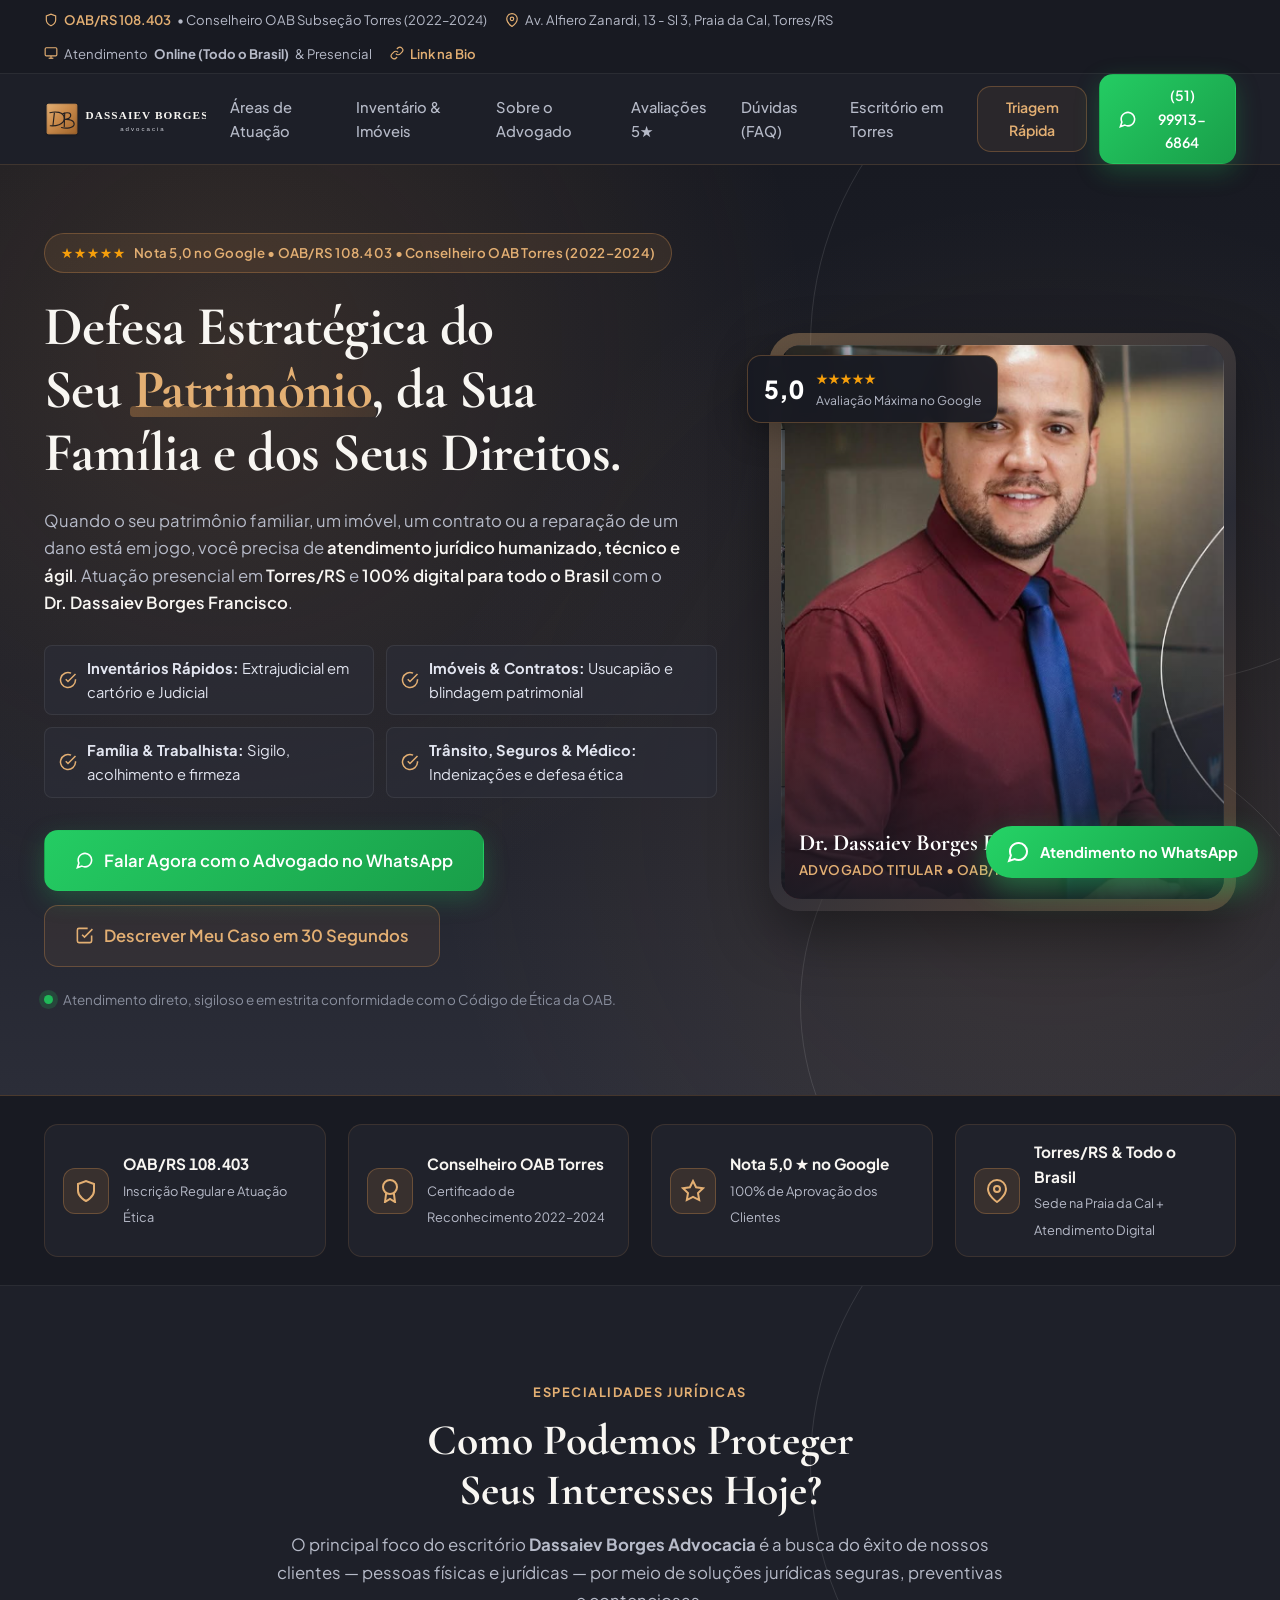
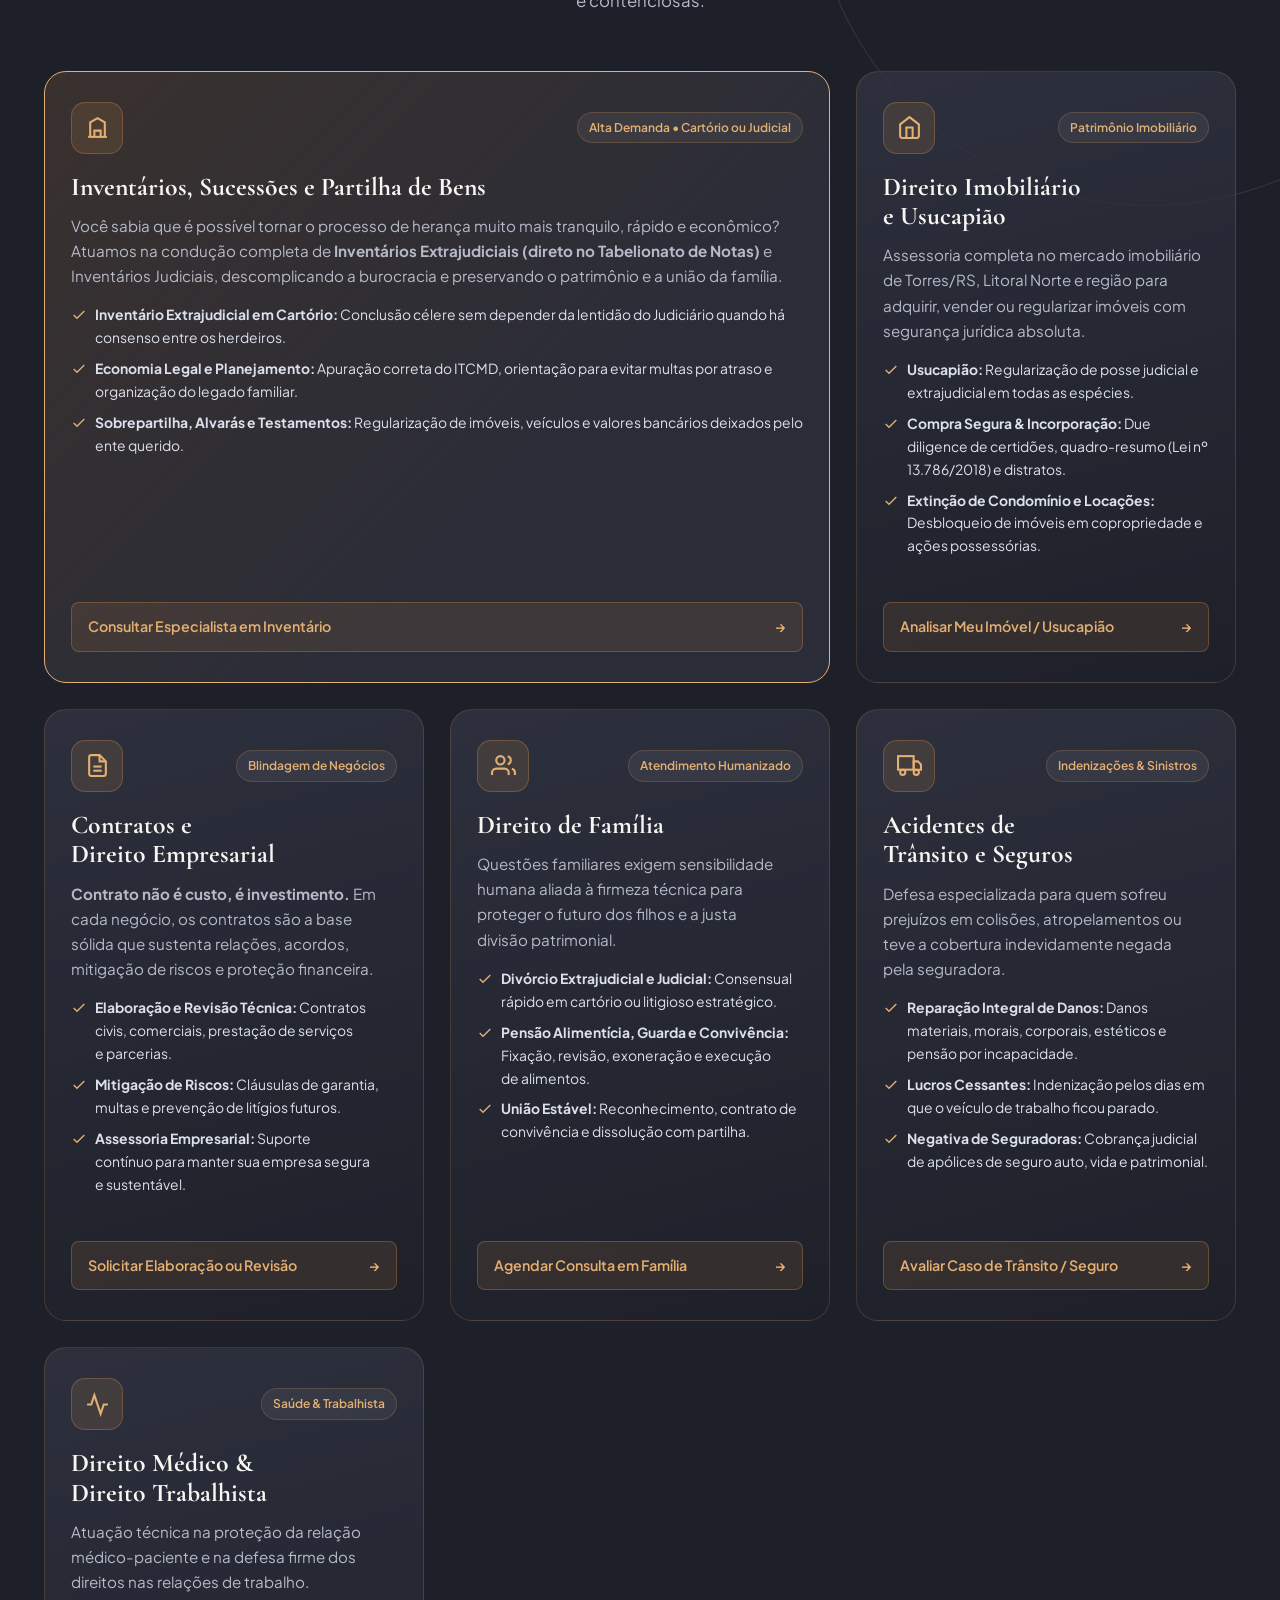
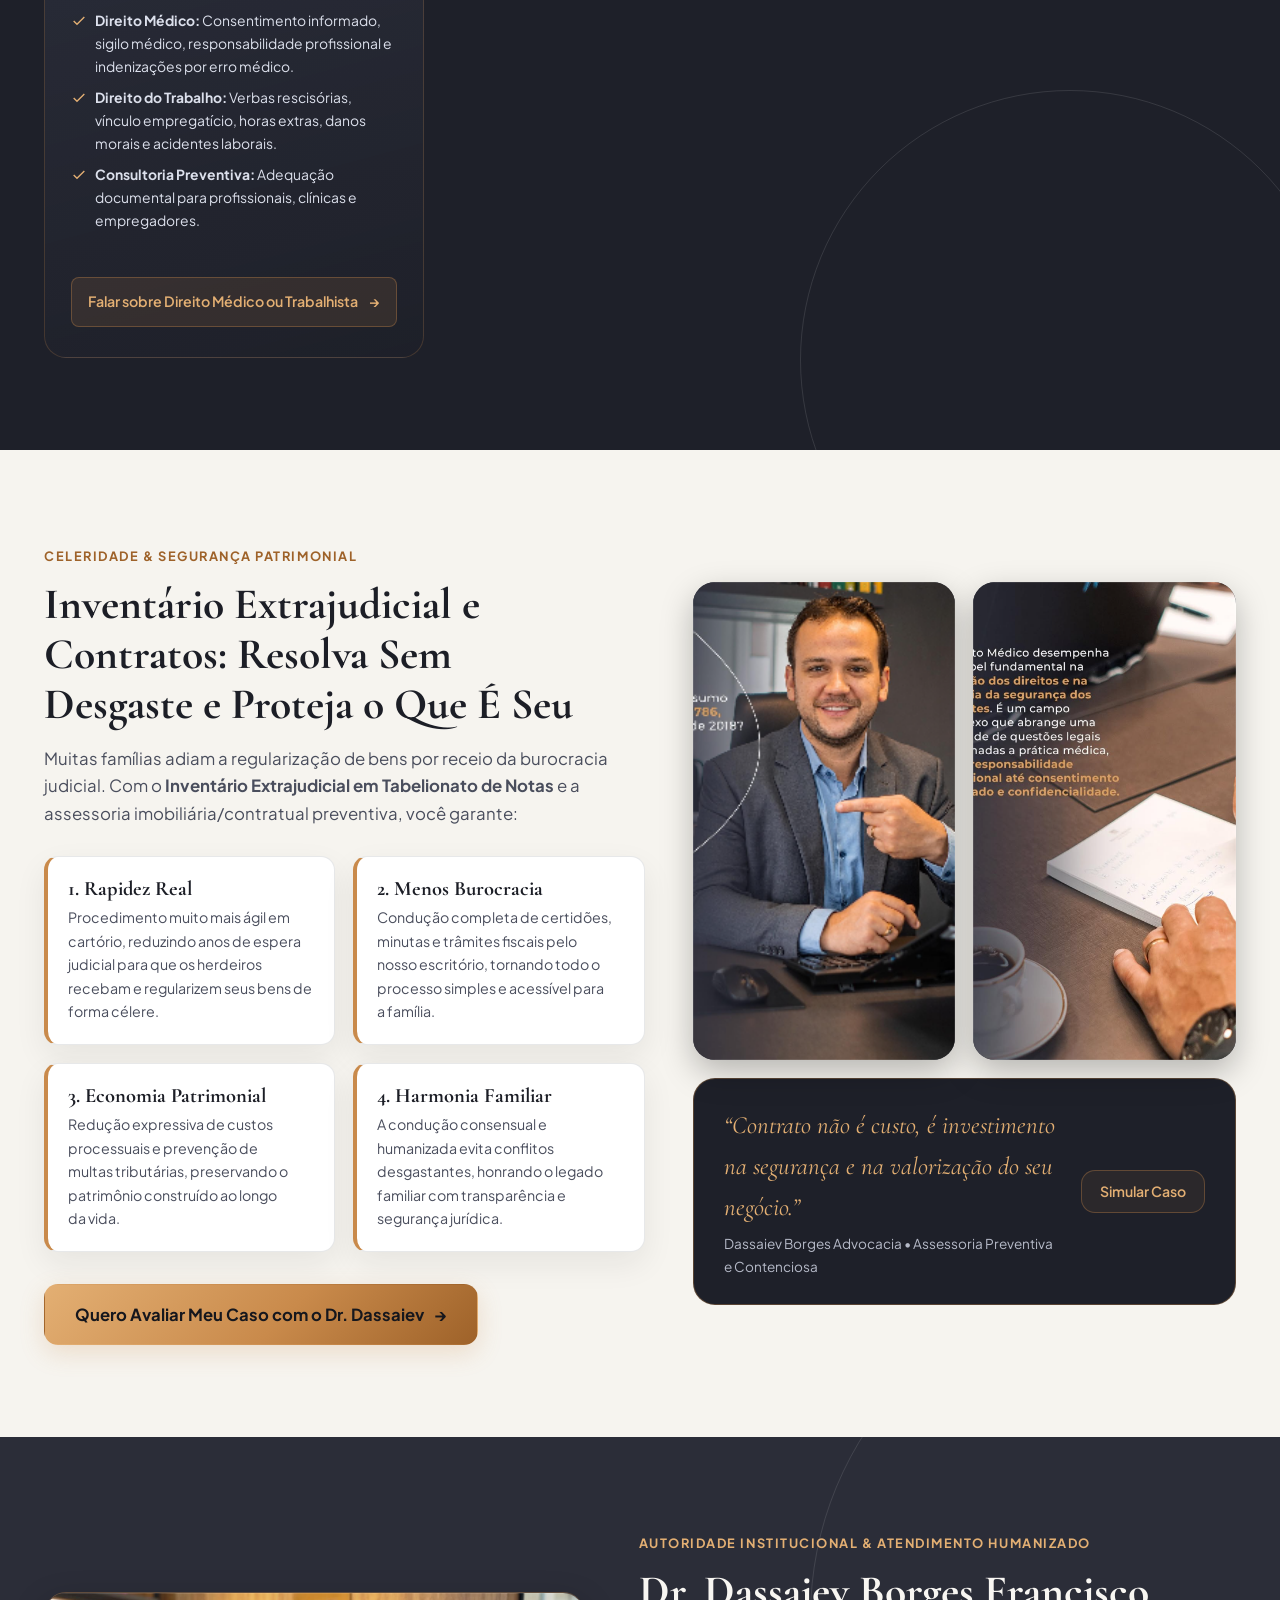
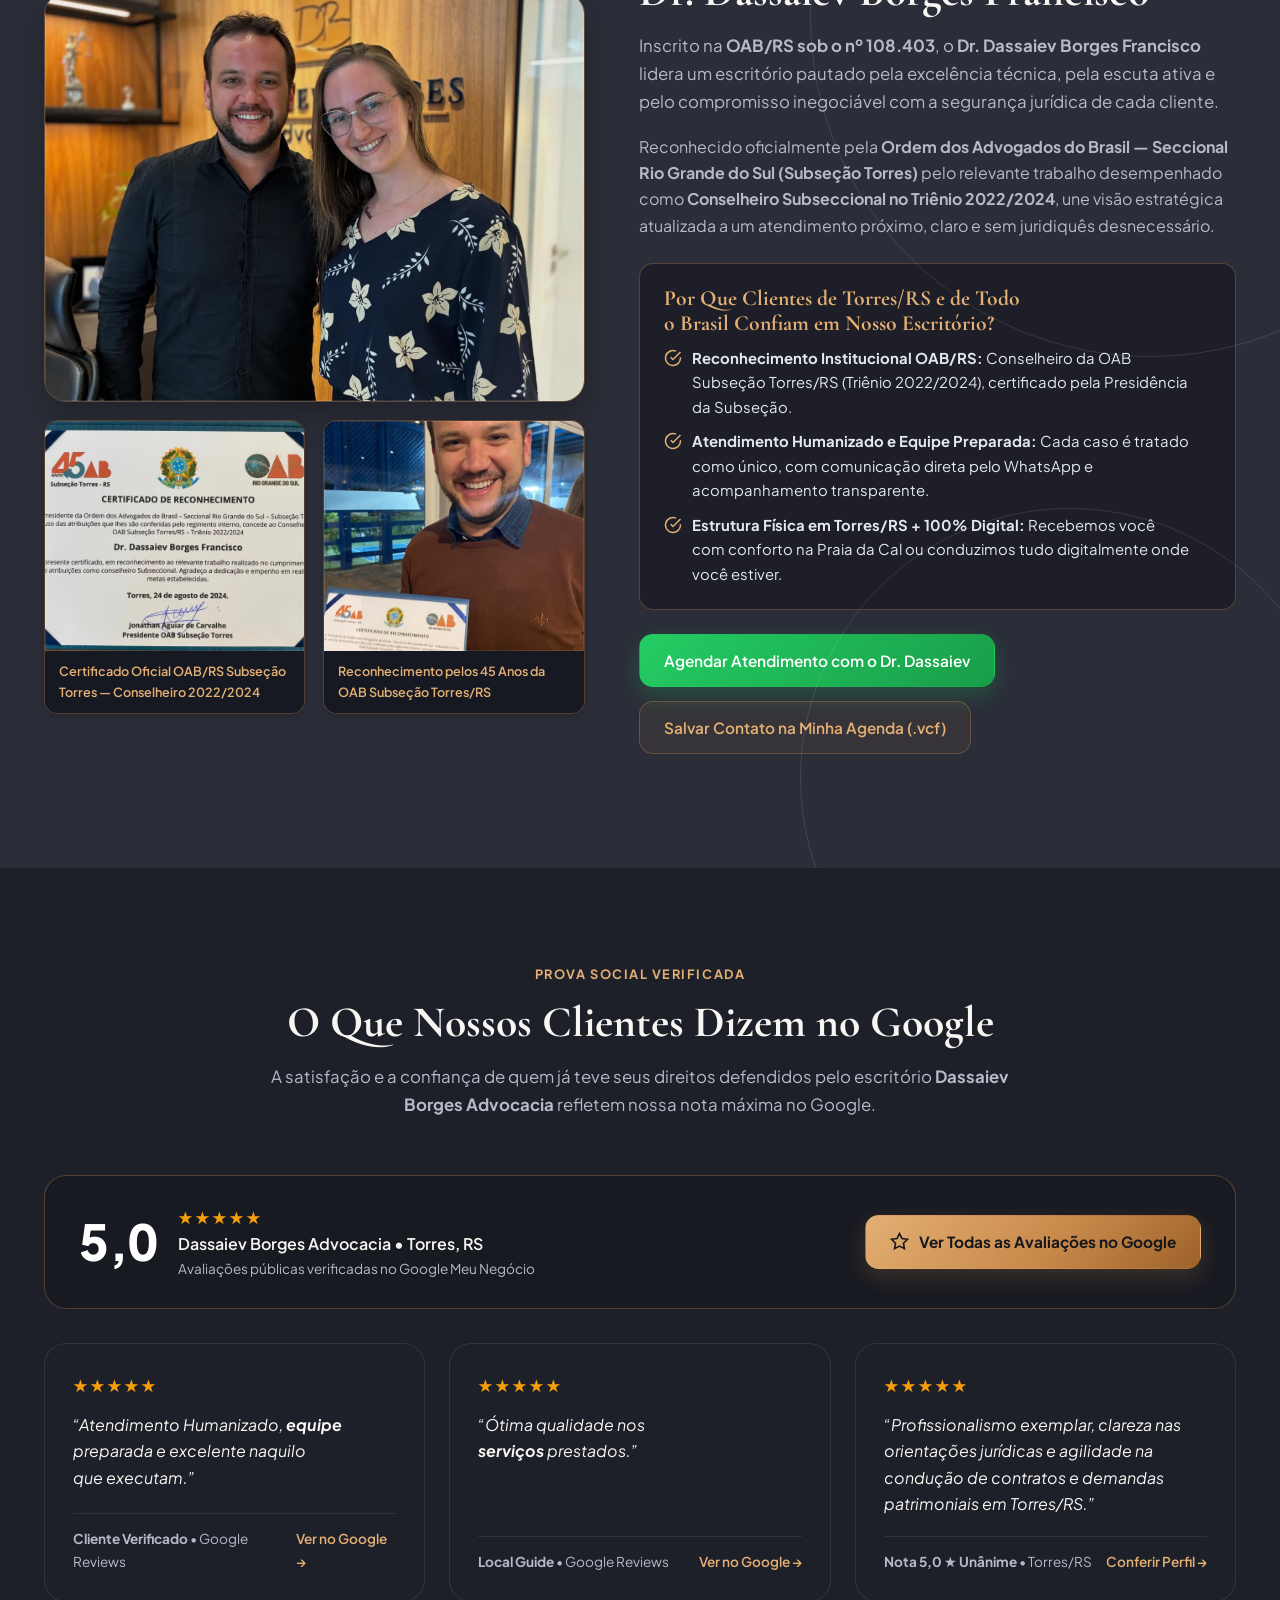
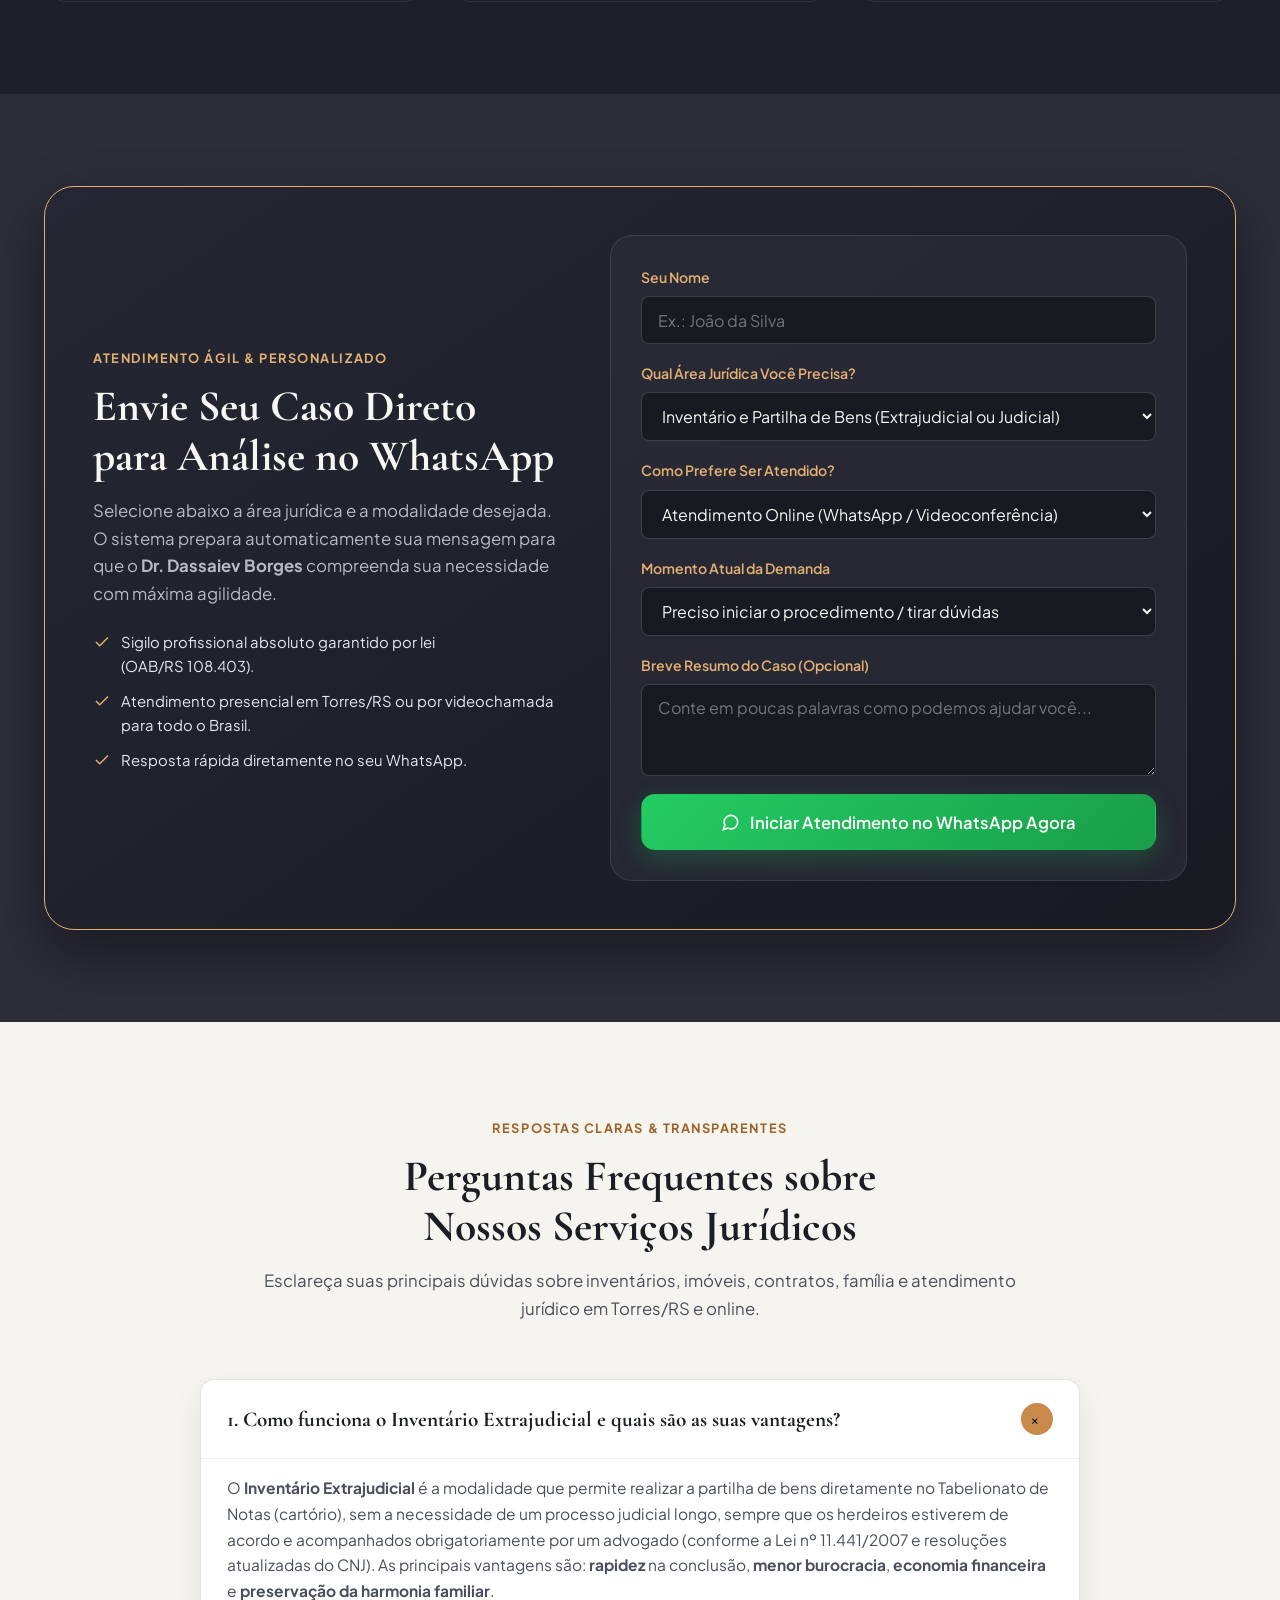
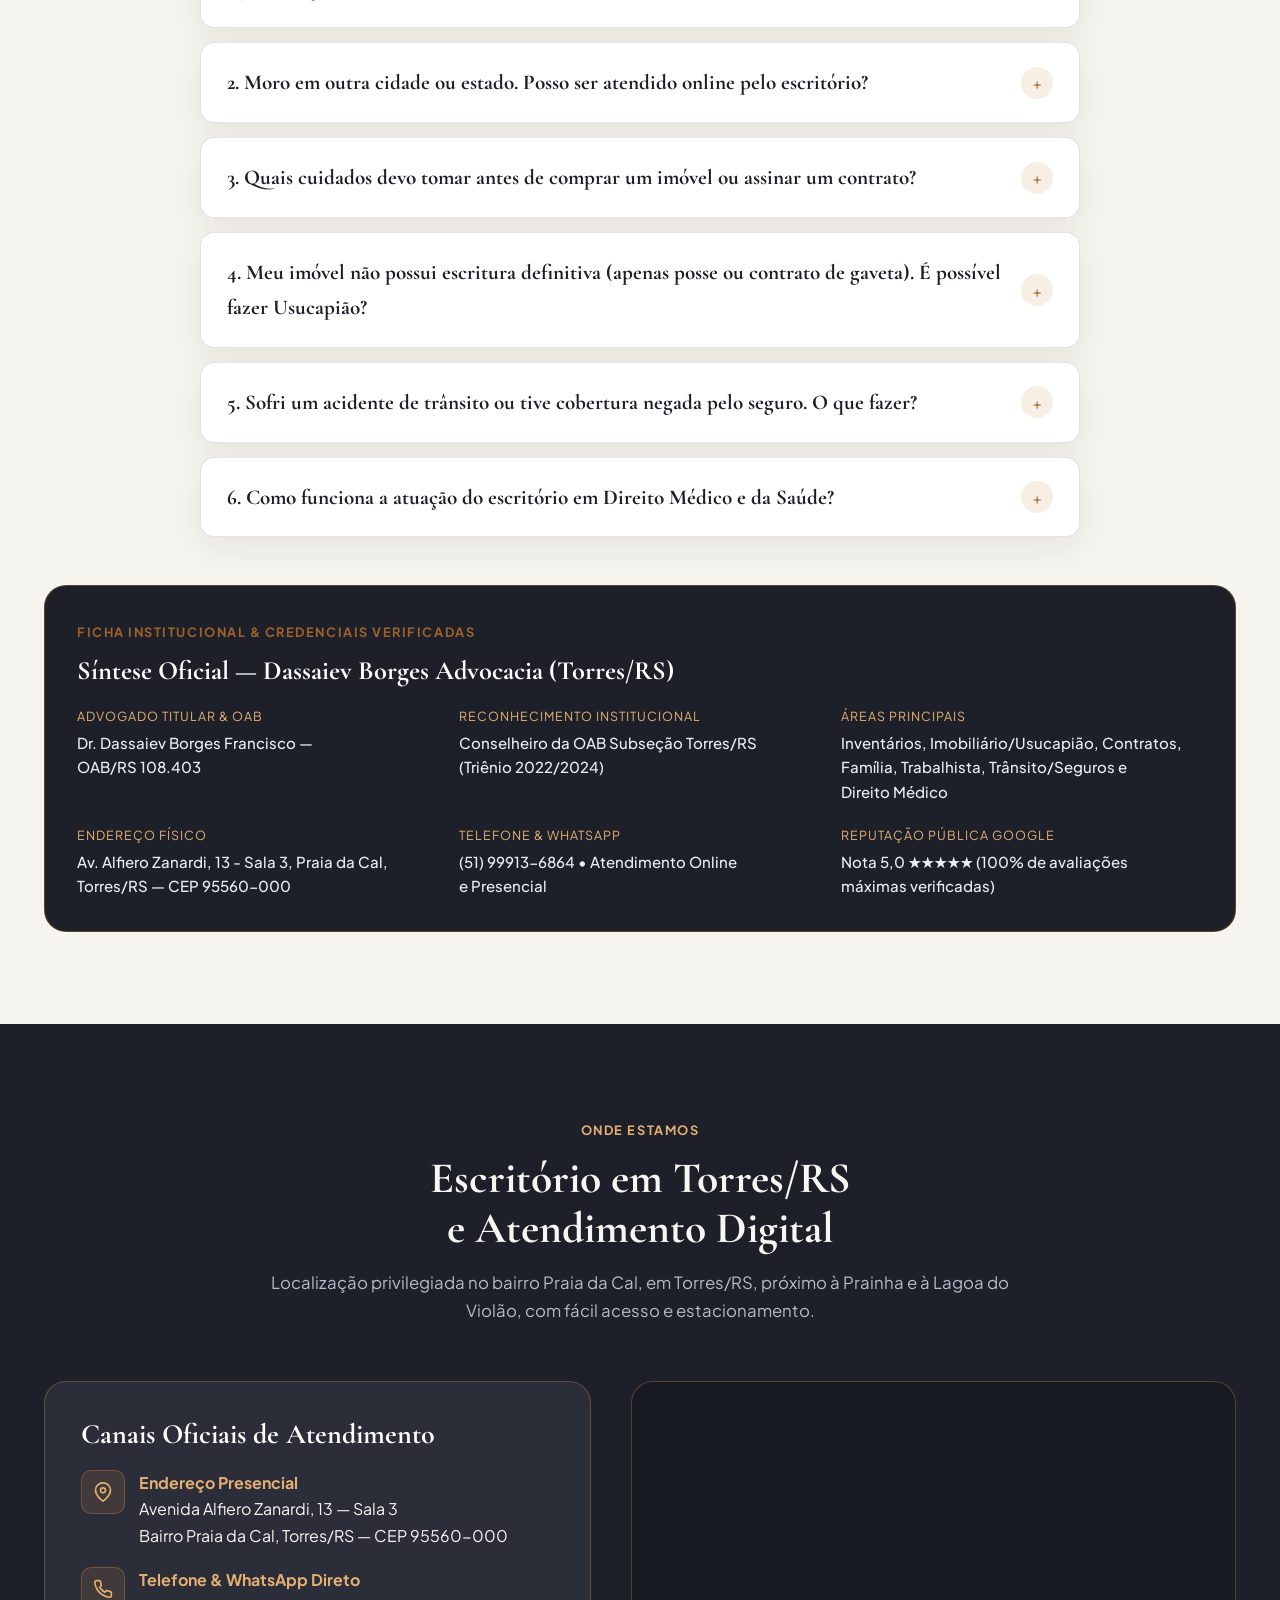
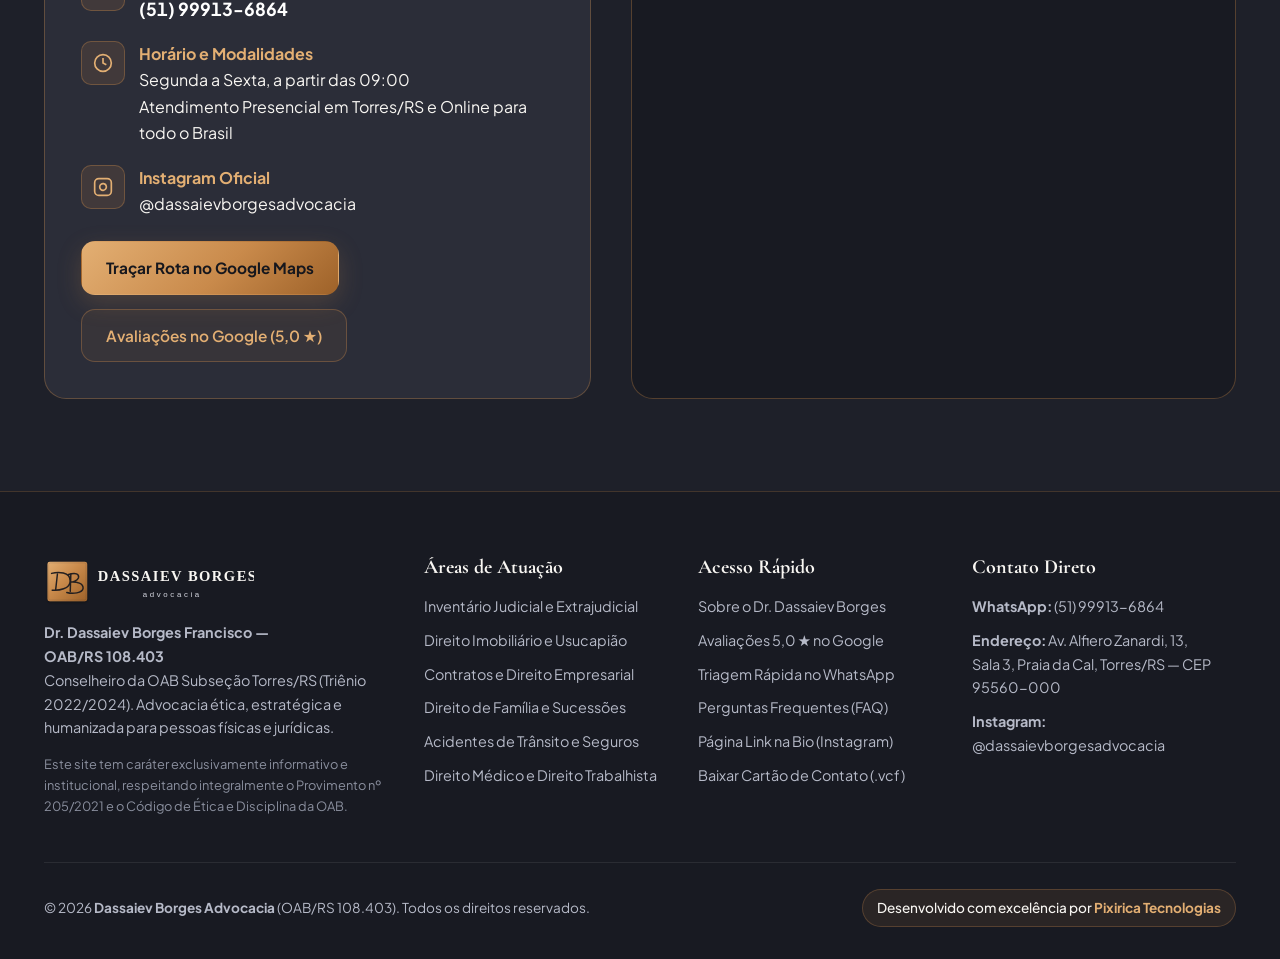
==== index.html @ afa8250a "feat: landing page de alta conversao, link na bio e seo/geo para Dassaiev Borges Advocacia" ====
<!DOCTYPE html>
<html lang="pt-BR" prefix="og: https://ogp.me/ns#">
<head>
  <meta charset="UTF-8" />
  <meta name="viewport" content="width=device-width, initial-scale=1.0" />
  <meta http-equiv="X-UA-Compatible" content="IE=edge" />

  <!-- SEO Primário & Copywriting de Clique (CTR) -->
  <title>Dassaiev Borges Advocacia em Torres/RS | Inventário, Imobiliário, Contratos, Família e Trabalhista (OAB/RS 108.403)</title>
  <meta name="description" content="Escritório Dassaiev Borges Advocacia (OAB/RS 108.403) em Torres/RS e Online para todo o Brasil. Especialista em Inventário Extrajudicial, Direito Imobiliário, Usucapião, Contratos, Família, Trabalhista, Direito Médico e Acidentes de Trânsito. Nota 5,0 ★ no Google. Fale no WhatsApp (51) 99913-6864." />
  <meta name="keywords" content="Advogado em Torres RS, Dassaiev Borges Advocacia, Dr. Dassaiev Borges Francisco, OAB RS 108403, Advogado Inventário Torres RS, Inventário Extrajudicial Torres, Advogado Imobiliário Torres RS, Usucapião Torres RS, Advogado de Contratos, Advogado de Família Torres, Advogado Trabalhista Torres, Acidente de Trânsito e Seguros, Direito Médico RS" />
  <meta name="author" content="Dr. Dassaiev Borges Francisco - OAB/RS 108.403" />
  <meta name="creator" content="Pixirica Tecnologias" />
  <meta name="publisher" content="Pixirica Tecnologias" />
  <meta name="robots" content="index, follow, max-image-preview:large, max-snippet:-1, max-video-preview:-1" />
  <meta name="googlebot" content="index, follow" />

  <!-- SEO Local (Geo Tags - Torres, Rio Grande do Sul, Brasil) -->
  <meta name="geo.region" content="BR-RS" />
  <meta name="geo.placename" content="Torres, Rio Grande do Sul, Brasil" />
  <meta name="geo.position" content="-29.3385;-49.7269" />
  <meta name="ICBM" content="-29.3385, -49.7269" />

  <!-- Canonical & Contexto GEO para Inteligências Artificiais (LLMs) -->
  <link rel="canonical" href="https://dassaievborgesadvocacia.com.br/" />
  <link rel="alternate" type="text/plain" href="llms.txt" title="Perfil Jurídico Estruturado para IAs Generativas (GEO)" />
  <link rel="manifest" href="site.webmanifest" />
  <link rel="icon" type="image/svg+xml" href="assets/img/favicon.svg" />
  <meta name="theme-color" content="#1E2029" />

  <!-- Open Graph / WhatsApp / Facebook / LinkedIn -->
  <meta property="og:type" content="website" />
  <meta property="og:locale" content="pt_BR" />
  <meta property="og:site_name" content="Dassaiev Borges Advocacia" />
  <meta property="og:title" content="Dassaiev Borges Advocacia | Soluções Jurídicas em Torres/RS e Online (OAB/RS 108.403)" />
  <meta property="og:description" content="Atendimento jurídico humanizado e estratégico em Inventários, Direito Imobiliário, Contratos, Família, Trabalhista, Direito Médico e Acidentes de Trânsito. Avaliação 5,0 ★ no Google." />
  <meta property="og:url" content="https://dassaievborgesadvocacia.com.br/" />
  <meta property="og:image" content="assets/img/dr-dassaiev-hero.png" />
  <meta property="og:image:alt" content="Dr. Dassaiev Borges Francisco - Advogado Titular OAB/RS 108.403 em Torres/RS" />

  <!-- Twitter Cards -->
  <meta name="twitter:card" content="summary_large_image" />
  <meta name="twitter:title" content="Dassaiev Borges Advocacia | OAB/RS 108.403 — Torres/RS e Atendimento Online" />
  <meta name="twitter:description" content="Inventários, Imobiliário, Contratos, Família, Trabalhista e Acidentes de Trânsito. Nota 5,0 ★ no Google. Agende pelo WhatsApp (51) 99913-6864." />
  <meta name="twitter:image" content="assets/img/dr-dassaiev-hero.png" />

  <!-- Google Fonts: Cormorant Garamond (Serifada Institucional) + Plus Jakarta Sans (UI/Corpo) -->
  <link rel="preconnect" href="https://fonts.googleapis.com" />
  <link rel="preconnect" href="https://fonts.gstatic.com" crossorigin />
  <link href="https://fonts.googleapis.com/css2?family=Cormorant+Garamond:ital,wght@0,600;0,700;1,600&family=Plus+Jakarta+Sans:wght@400;500;600;700;800&display=swap" rel="stylesheet" />

  <!-- Stylesheet Principal -->
  <link rel="stylesheet" href="assets/css/styles.css" />

  <!-- Schema.org JSON-LD Completo (@graph: LegalService, Attorney, Person, FAQPage, WebSite, Organization Pixirica Tecnologias) -->
  <script type="application/ld+json">
  {
    "@context": "https://schema.org",
    "@graph": [
      {
        "@type": ["LegalService", "Attorney", "LocalBusiness"],
        "@id": "https://dassaievborgesadvocacia.com.br/#legalservice",
        "name": "Dassaiev Borges Advocacia",
        "alternateName": "Dr. Dassaiev Borges Francisco Advocacia - OAB/RS 108.403",
        "description": "Escritório de advocacia com sede na Praia da Cal em Torres/RS e atendimento online para todo o Brasil. Especializado em Inventários (Judicial e Extrajudicial), Direito Imobiliário e Usucapião, Contratos e Direito Empresarial, Direito de Família e Sucessões, Direito do Trabalho, Direito Médico e Acidentes de Trânsito e Seguros.",
        "url": "https://dassaievborgesadvocacia.com.br/",
        "logo": "https://dassaievborgesadvocacia.com.br/assets/img/logo-db.svg",
        "image": [
          "https://dassaievborgesadvocacia.com.br/assets/img/dr-dassaiev-hero.png",
          "https://dassaievborgesadvocacia.com.br/assets/img/escritorio-dassaiev-borges.png",
          "https://dassaievborgesadvocacia.com.br/assets/img/certificado-oab-torres.png"
        ],
        "telephone": "+55-51-99913-6864",
        "priceRange": "$$",
        "currenciesAccepted": "BRL",
        "paymentAccepted": "PIX, Transferência Bancária, Cartão, Boleto",
        "address": {
          "@type": "PostalAddress",
          "streetAddress": "Avenida Alfiero Zanardi, 13, Sala 3, Praia da Cal",
          "addressLocality": "Torres",
          "addressRegion": "RS",
          "postalCode": "95560-000",
          "addressCountry": "BR"
        },
        "geo": {
          "@type": "GeoCoordinates",
          "latitude": -29.3385,
          "longitude": -49.7269
        },
        "hasMap": "https://www.google.com/maps/search/?api=1&query=Avenida+Alfiero+Zanardi+13+Praia+da+Cal+Torres+RS+95560-000",
        "openingHoursSpecification": [
          {
            "@type": "OpeningHoursSpecification",
            "dayOfWeek": ["Monday", "Tuesday", "Wednesday", "Thursday", "Friday"],
            "opens": "09:00",
            "closes": "18:00"
          }
        ],
        "areaServed": [
          { "@type": "City", "name": "Torres" },
          { "@type": "AdministrativeArea", "name": "Litoral Norte do Rio Grande do Sul" },
          { "@type": "State", "name": "Rio Grande do Sul" },
          { "@type": "State", "name": "Santa Catarina" },
          { "@type": "Country", "name": "Brasil" }
        ],
        "founder": {
          "@id": "https://dassaievborgesadvocacia.com.br/#attorney"
        },
        "aggregateRating": {
          "@type": "AggregateRating",
          "ratingValue": "5.0",
          "bestRating": "5",
          "worstRating": "1",
          "ratingCount": "7",
          "reviewCount": "7"
        },
        "review": [
          {
            "@type": "Review",
            "reviewRating": {
              "@type": "Rating",
              "ratingValue": "5",
              "bestRating": "5"
            },
            "author": {
              "@type": "Person",
              "name": "Cliente Verificado no Google"
            },
            "reviewBody": "Atendimento Humanizado, equipe preparada e excelente naquilo que executam."
          },
          {
            "@type": "Review",
            "reviewRating": {
              "@type": "Rating",
              "ratingValue": "5",
              "bestRating": "5"
            },
            "author": {
              "@type": "Person",
              "name": "Avaliação Local Guide no Google"
            },
            "reviewBody": "Ótima qualidade nos serviços prestados."
          }
        ],
        "knowsAbout": [
          "Inventário Extrajudicial e Judicial",
          "Partilha de Bens e Planejamento Sucessório",
          "Direito Imobiliário, Usucapião, Incorporação Imobiliária e Extinção de Condomínio",
          "Lei do Distrato Imobiliário (Lei nº 13.786/2018)",
          "Elaboração, Revisão e Blindagem de Contratos Civis e Empresariais",
          "Direito de Família (Divórcio, Guarda, Pensão Alimentícia, União Estável)",
          "Direito do Trabalho",
          "Acidentes de Trânsito, Seguros e Responsabilidade Civil",
          "Direito Médico e da Saúde (Defesa de Pacientes e Profissionais)"
        ],
        "hasOfferCatalog": {
          "@type": "OfferCatalog",
          "name": "Serviços Jurídicos Especializados",
          "itemListElement": [
            {
              "@type": "Offer",
              "itemOffered": {
                "@type": "Service",
                "name": "Inventário Extrajudicial e Judicial e Partilha de Bens",
                "description": "Condução célere de inventários em cartório (extrajudicial) ou pela via judicial, com foco na rapidez, economia legal e preservação da harmonia entre herdeiros."
              }
            },
            {
              "@type": "Offer",
              "itemOffered": {
                "@type": "Service",
                "name": "Direito Imobiliário, Usucapião e Regularização de Imóveis",
                "description": "Assessoria jurídica na compra e venda de imóveis, usucapião judicial e extrajudicial, incorporação imobiliária, extinção de condomínio e distratos."
              }
            },
            {
              "@type": "Offer",
              "itemOffered": {
                "@type": "Service",
                "name": "Direito Contratual e Assessoria Empresarial",
                "description": "Elaboração, revisão e negociação de contratos civis, comerciais, imobiliários e societários para mitigação de riscos e proteção patrimonial."
              }
            },
            {
              "@type": "Offer",
              "itemOffered": {
                "@type": "Service",
                "name": "Direito de Família e Sucessões",
                "description": "Atuação ética e humanizada em divórcios, união estável, guarda, convivência familiar, pensão alimentícia e testamentos."
              }
            },
            {
              "@type": "Offer",
              "itemOffered": {
                "@type": "Service",
                "name": "Acidentes de Trânsito, Seguros e Indenizações",
                "description": "Ações de reparação de danos materiais, morais, estéticos e lucros cessantes em acidentes de trânsito e negativas de cobertura por seguradoras."
              }
            },
            {
              "@type": "Offer",
              "itemOffered": {
                "@type": "Service",
                "name": "Direito Médico e da Saúde",
                "description": "Assessoria jurídica em responsabilidade civil médica, consentimento informado, prontuário, sigilo profissional e defesa dos direitos de pacientes e médicos."
              }
            },
            {
              "@type": "Offer",
              "itemOffered": {
                "@type": "Service",
                "name": "Direito do Trabalho",
                "description": "Defesa de direitos trabalhistas, cálculos rescisórios, reconhecimento de vínculo, indenizações e assessoria trabalhista preventiva."
              }
            }
          ]
        },
        "sameAs": [
          "https://www.instagram.com/dassaievborgesadvocacia/",
          "https://www.google.com/search?q=Dassaiev+Borges+Advocacia&ie=UTF-8#lrd=0x9522690022da5e87:0x3b5a7b53486d9f1d,1,,,,",
          "https://wa.me/5551999136864"
        ]
      },
      {
        "@type": "Person",
        "@id": "https://dassaievborgesadvocacia.com.br/#attorney",
        "name": "Dr. Dassaiev Borges Francisco",
        "jobTitle": "Advogado Titular — OAB/RS 108.403",
        "worksFor": {
          "@id": "https://dassaievborgesadvocacia.com.br/#legalservice"
        },
        "identifier": "OAB/RS 108.403",
        "memberOf": {
          "@type": "Organization",
          "name": "Ordem dos Advogados do Brasil — Seccional Rio Grande do Sul (OAB/RS) — Subseção Torres"
        },
        "award": "Certificado de Reconhecimento como Conselheiro da OAB Subseção Torres/RS — Triênio 2022/2024 (45 Anos OAB Subseção Torres)",
        "image": "https://dassaievborgesadvocacia.com.br/assets/img/dr-dassaiev-hero.png"
      },
      {
        "@type": "FAQPage",
        "@id": "https://dassaievborgesadvocacia.com.br/#faq",
        "mainEntity": [
          {
            "@type": "Question",
            "name": "Como funciona o Inventário Extrajudicial e quanto tempo leva?",
            "acceptedAnswer": {
              "@type": "Answer",
              "text": "O Inventário Extrajudicial é realizado diretamente no Tabelionato de Notas (cartório), sem necessidade de processo judicial demorado, desde que todos os herdeiros estejam em consenso e assistidos por um advogado (Lei nº 11.441/2007). Ele proporciona muito mais rapidez, menor burocracia, economia de custas e preservação da harmonia familiar."
            }
          },
          {
            "@type": "Question",
            "name": "O escritório Dassaiev Borges Advocacia atende online ou somente presencialmente em Torres/RS?",
            "acceptedAnswer": {
              "@type": "Answer",
              "text": "O escritório realiza atendimento tanto presencialmente em sua sede física na Av. Alfiero Zanardi, 13, Sala 3, Bairro Praia da Cal, em Torres/RS (CEP 95560-000), quanto 100% online para clientes de qualquer cidade do Rio Grande do Sul, Santa Catarina e de todo o Brasil, por meio de videoconferência, WhatsApp e assinatura digital com validade jurídica."
            }
          },
          {
            "@type": "Question",
            "name": "Por que revisar ou elaborar um contrato com um advogado especializado?",
            "acceptedAnswer": {
              "@type": "Answer",
              "text": "Porque contrato não é custo, é investimento na segurança do seu patrimônio e negócio. Um contrato bem estruturado estabelece direitos, deveres, multas e garantias claras, prevenindo litígios futuros, evitando prejuízos financeiros e garantindo conformidade com o Código Civil e leis específicas, como a Lei nº 13.786/2018 no mercado imobiliário."
            }
          },
          {
            "@type": "Question",
            "name": "Quando é possível regularizar um imóvel por meio de Usucapião?",
            "acceptedAnswer": {
              "@type": "Answer",
              "text": "A usucapião permite adquirir a propriedade plena e registrada de um imóvel quando há posse mansa, pacífica e ininterrupta pelo prazo previsto em lei (que varia conforme a espécie: usucapião extraordinária, ordinária, especial urbana ou rural, ou familiar). O procedimento pode ser feito extrajudicialmente em cartório ou pela via judicial."
            }
          },
          {
            "@type": "Question",
            "name": "Sofri um acidente de trânsito ou tive o seguro negado. Quais são os meus direitos?",
            "acceptedAnswer": {
              "@type": "Answer",
              "text": "Em casos de acidentes de trânsito ou negativas indevidas de seguradoras, a vítima ou segurado pode buscar a reparação integral pelos danos materiais (conserto do veículo, perda total), lucros cessantes (dias sem trabalhar), despesas médicas, danos morais e danos estéticos, além do cumprimento forçado da apólice contratada."
            }
          },
          {
            "@type": "Question",
            "name": "Como atua o escritório na área de Direito Médico e da Saúde?",
            "acceptedAnswer": {
              "@type": "Answer",
              "text": "O Direito Médico protege tanto os direitos e a segurança dos pacientes (em casos de falha no dever de informação, violação de sigilo ou erro/negligência médica gerando dever de indenizar) quanto presta assessoria preventiva e defesa ética para profissionais e clínicas de saúde na elaboração de termos de consentimento informado e prontuários."
            }
          }
        ]
      },
      {
        "@type": "WebSite",
        "@id": "https://dassaievborgesadvocacia.com.br/#website",
        "url": "https://dassaievborgesadvocacia.com.br/",
        "name": "Dassaiev Borges Advocacia",
        "inLanguage": "pt-BR",
        "creator": {
          "@id": "https://dassaievborgesadvocacia.com.br/#pixirica"
        },
        "publisher": {
          "@id": "https://dassaievborgesadvocacia.com.br/#pixirica"
        }
      },
      {
        "@type": "Organization",
        "@id": "https://dassaievborgesadvocacia.com.br/#pixirica",
        "name": "Pixirica Tecnologias",
        "description": "Empresa responsável pelo desenvolvimento tecnológico, engenharia de conversão, SEO Técnico e GEO do ecossistema digital Dassaiev Borges Advocacia."
      }
    ]
  }
  </script>
</head>
<body>
  <a href="#conteudo-principal" class="skip-link">Pular para o conteúdo principal</a>

  <!-- TOPBAR DE AUTORIDADE E LOCALIZAÇÃO -->
  <div class="topbar" role="region" aria-label="Informações institucionais rápidas">
    <div class="container topbar-inner">
      <div class="topbar-items">
        <span class="topbar-item">
          <svg viewBox="0 0 24 24" fill="none" stroke="currentColor" stroke-width="2" aria-hidden="true"><path d="M12 22s8-4 8-10V5l-8-3-8 3v7c0 6 8 10 8 10z"/></svg>
          <strong class="topbar-highlight">OAB/RS 108.403</strong> • Conselheiro OAB Subseção Torres (2022–2024)
        </span>
        <span class="topbar-item">
          <svg viewBox="0 0 24 24" fill="none" stroke="currentColor" stroke-width="2" aria-hidden="true"><path d="M21 10c0 7-9 13-9 13s-9-6-9-13a9 9 0 0 1 18 0z"/><circle cx="12" cy="10" r="3"/></svg>
          Av. Alfiero Zanardi, 13 - Sl 3, Praia da Cal, Torres/RS
        </span>
      </div>
      <div class="topbar-items">
        <span class="topbar-item">
          <svg viewBox="0 0 24 24" fill="none" stroke="currentColor" stroke-width="2" aria-hidden="true"><rect x="2" y="3" width="20" height="14" rx="2"/><line x1="8" y1="21" x2="16" y2="21"/><line x1="12" y1="17" x2="12" y2="21"/></svg>
          Atendimento <strong>Online (Todo o Brasil)</strong> &amp; Presencial
        </span>
        <a href="bio.html" class="topbar-item topbar-highlight" title="Acessar Cartão Digital e Link na Bio">
          <svg viewBox="0 0 24 24" fill="none" stroke="currentColor" stroke-width="2" aria-hidden="true"><path d="M10 13a5 5 0 0 0 7.54.54l3-3a5 5 0 0 0-7.07-7.07l-1.72 1.71"/><path d="M14 11a5 5 0 0 0-7.54-.54l-3 3a5 5 0 0 0 7.07 7.07l1.71-1.71"/></svg>
          Link na Bio
        </a>
      </div>
    </div>
  </div>

  <!-- CABEÇALHO PRINCIPAL -->
  <header class="site-header">
    <div class="container header-inner">
      <a href="#topo" class="brand-logo" aria-label="Dassaiev Borges Advocacia - Início">
        <img src="assets/img/logo-db.svg" alt="Logotipo Dassaiev Borges Advocacia - OAB/RS 108.403" width="215" height="52" />
      </a>

      <nav class="main-nav" id="mainNav" aria-label="Navegação Principal">
        <a href="#areas-atuacao" class="nav-link">Áreas de Atuação</a>
        <a href="#inventario-contratos" class="nav-link">Inventário &amp; Imóveis</a>
        <a href="#sobre" class="nav-link">Sobre o Advogado</a>
        <a href="#avaliacoes" class="nav-link">Avaliações 5★</a>
        <a href="#faq" class="nav-link">Dúvidas (FAQ)</a>
        <a href="#localizacao" class="nav-link">Escritório em Torres</a>
      </nav>

      <div class="header-actions">
        <a href="#triagem" class="btn btn-outline-bronze btn-sm">Triagem Rápida</a>
        <a href="https://wa.me/5551999136864?text=Ol%C3%A1%2C%20Dr.%20Dassaiev%20Borges!%20Vim%20pelo%20site%20e%20gostaria%20de%20orienta%C3%A7%C3%A3o%20jur%C3%ADdica." target="_blank" rel="noopener noreferrer" class="btn btn-whatsapp btn-sm">
          <svg viewBox="0 0 24 24" fill="none" stroke="currentColor" stroke-width="2" aria-hidden="true"><path d="M21 11.5a8.38 8.38 0 0 1-.9 3.8 8.5 8.5 0 0 1-7.6 4.7 8.38 8.38 0 0 1-3.8-.9L3 21l1.9-5.7a8.38 8.38 0 0 1-.9-3.8 8.5 8.5 0 0 1 4.7-7.6 8.38 8.38 0 0 1 3.8-.9h.5a8.48 8.48 0 0 1 8 8v.5z"/></svg>
          <span>(51) 99913-6864</span>
        </a>
        <button type="button" class="menu-toggle" id="menuToggle" aria-expanded="false" aria-controls="mainNav" aria-label="Abrir menu de navegação">
          <svg width="22" height="22" viewBox="0 0 24 24" fill="none" stroke="currentColor" stroke-width="2" aria-hidden="true"><line x1="3" y1="6" x2="21" y2="6"/><line x1="3" y1="12" x2="21" y2="12"/><line x1="3" y1="18" x2="21" y2="18"/></svg>
        </button>
      </div>
    </div>
  </header>

  <main id="conteudo-principal">
    <!-- ======================================================================
         1. HERO SECTION — PROPOSTA DE VALOR E CONVERSÃO IMEDIATA
         ====================================================================== -->
    <section class="hero arc-backdrop" id="topo" aria-labelledby="hero-heading">
      <div class="container hero-grid">
        <div class="hero-content">
          <a href="https://www.google.com/search?q=Dassaiev+Borges+Advocacia&amp;ie=UTF-8#lrd=0x9522690022da5e87:0x3b5a7b53486d9f1d,1,,,," target="_blank" rel="noopener noreferrer" class="authority-pill" title="Conferir avaliações 5 estrelas verificadas no Google">
            <span class="stars" aria-hidden="true">★★★★★</span>
            <span>Nota 5,0 no Google • OAB/RS 108.403 • Conselheiro OAB Torres (2022–2024)</span>
          </a>

          <h1 class="hero-title" id="hero-heading">
            Defesa Estratégica do Seu <span class="brush-highlight">Patrimônio</span>, da Sua Família e dos Seus Direitos.
          </h1>

          <p class="hero-lead">
            Quando o seu patrimônio familiar, um imóvel, um contrato ou a reparação de um dano está em jogo, você precisa de <strong>atendimento jurídico humanizado, técnico e ágil</strong>. Atuação presencial em <strong>Torres/RS</strong> e <strong>100% digital para todo o Brasil</strong> com o <strong>Dr. Dassaiev Borges Francisco</strong>.
          </p>

          <ul class="hero-Micro-proof" aria-label="Diferenciais imediatos do escritório">
            <li>
              <svg viewBox="0 0 24 24" fill="none" stroke="currentColor" stroke-width="2" aria-hidden="true"><path d="M22 11.08V12a10 10 0 1 1-5.93-9.14"/><polyline points="22 4 12 14.01 9 11.01"/></svg>
              <span><strong>Inventários Rápidos:</strong> Extrajudicial em cartório e Judicial</span>
            </li>
            <li>
              <svg viewBox="0 0 24 24" fill="none" stroke="currentColor" stroke-width="2" aria-hidden="true"><path d="M22 11.08V12a10 10 0 1 1-5.93-9.14"/><polyline points="22 4 12 14.01 9 11.01"/></svg>
              <span><strong>Imóveis &amp; Contratos:</strong> Usucapião e blindagem patrimonial</span>
            </li>
            <li>
              <svg viewBox="0 0 24 24" fill="none" stroke="currentColor" stroke-width="2" aria-hidden="true"><path d="M22 11.08V12a10 10 0 1 1-5.93-9.14"/><polyline points="22 4 12 14.01 9 11.01"/></svg>
              <span><strong>Família &amp; Trabalhista:</strong> Sigilo, acolhimento e firmeza</span>
            </li>
            <li>
              <svg viewBox="0 0 24 24" fill="none" stroke="currentColor" stroke-width="2" aria-hidden="true"><path d="M22 11.08V12a10 10 0 1 1-5.93-9.14"/><polyline points="22 4 12 14.01 9 11.01"/></svg>
              <span><strong>Trânsito, Seguros &amp; Médico:</strong> Indenizações e defesa ética</span>
            </li>
          </ul>

          <div class="hero-cta-group">
            <a href="https://wa.me/5551999136864?text=Ol%C3%A1%2C%20Dr.%20Dassaiev%20Borges!%20Preciso%20de%20orienta%C3%A7%C3%A3o%20jur%C3%ADdica%20e%20gostaria%20de%20agendar%20um%20atendimento." target="_blank" rel="noopener noreferrer" class="btn btn-whatsapp btn-lg">
              <svg viewBox="0 0 24 24" fill="none" stroke="currentColor" stroke-width="2" aria-hidden="true"><path d="M21 11.5a8.38 8.38 0 0 1-.9 3.8 8.5 8.5 0 0 1-7.6 4.7 8.38 8.38 0 0 1-3.8-.9L3 21l1.9-5.7a8.38 8.38 0 0 1-.9-3.8 8.5 8.5 0 0 1 4.7-7.6 8.38 8.38 0 0 1 3.8-.9h.5a8.48 8.48 0 0 1 8 8v.5z"/></svg>
              <span>Falar Agora com o Advogado no WhatsApp</span>
            </a>
            <a href="#triagem" class="btn btn-outline-bronze btn-lg">
              <svg viewBox="0 0 24 24" fill="none" stroke="currentColor" stroke-width="2" aria-hidden="true"><path d="M9 11l3 3L22 4"/><path d="M21 12v7a2 2 0 0 1-2 2H5a2 2 0 0 1-2-2V5a2 2 0 0 1 2-2h11"/></svg>
              <span>Descrever Meu Caso em 30 Segundos</span>
            </a>
          </div>

          <p class="hero-trust-note">
            <span class="pulse-dot" aria-hidden="true"></span>
            <span>Atendimento direto, sigiloso e em estrita conformidade com o Código de Ética da OAB.</span>
          </p>
        </div>

        <!-- Coluna Visual Hero com Retrato Oficial Recortado -->
        <div class="hero-visual">
          <a href="https://www.google.com/search?q=Dassaiev+Borges+Advocacia&amp;ie=UTF-8#lrd=0x9522690022da5e87:0x3b5a7b53486d9f1d,1,,,," target="_blank" rel="noopener noreferrer" class="floating-google-badge" title="Ver avaliações 5,0 estrelas de Dassaiev Borges Advocacia no Google">
            <div class="score tabular-nums">5,0</div>
            <div>
              <div class="stars" aria-hidden="true">★★★★★</div>
              <div class="meta">Avaliação Máxima no Google</div>
            </div>
          </a>

          <div class="hero-portrait-frame">
            <figure class="hero-portrait-inner">
              <img
                src="assets/img/dr-dassaiev-hero.png"
                alt="Dr. Dassaiev Borges Francisco - Advogado Titular OAB/RS 108.403 no escritório em Torres/RS"
                width="465"
                height="852"
                fetchpriority="high"
              />
              <figcaption class="hero-caption-overlay">
                <div class="hero-lawyer-badge">
                  <h2>Dr. Dassaiev Borges Francisco</h2>
                  <p>Advogado Titular • OAB/RS 108.403</p>
                </div>
              </figcaption>
            </figure>
          </div>
        </div>
      </div>
    </section>

    <!-- ======================================================================
         2. FAIXA DE CREDENCIAIS INSTITUCIONAIS (TRUST STRIP)
         ====================================================================== -->
    <section class="trust-strip" aria-label="Credenciais e indicadores de confiança">
      <div class="container trust-grid">
        <div class="trust-card">
          <div class="trust-icon" aria-hidden="true">
            <svg width="24" height="24" viewBox="0 0 24 24" fill="none" stroke="currentColor" stroke-width="2"><path d="M12 22s8-4 8-10V5l-8-3-8 3v7c0 6 8 10 8 10z"/></svg>
          </div>
          <div>
            <strong class="tabular-nums">OAB/RS 108.403</strong>
            <span>Inscrição Regular e Atuação Ética</span>
          </div>
        </div>

        <div class="trust-card">
          <div class="trust-icon" aria-hidden="true">
            <svg width="24" height="24" viewBox="0 0 24 24" fill="none" stroke="currentColor" stroke-width="2"><circle cx="12" cy="8" r="7"/><polyline points="8.21 13.89 7 23 12 20 17 23 15.79 13.88"/></svg>
          </div>
          <div>
            <strong>Conselheiro OAB Torres</strong>
            <span class="tabular-nums">Certificado de Reconhecimento 2022–2024</span>
          </div>
        </div>

        <a href="https://www.google.com/search?q=Dassaiev+Borges+Advocacia&amp;ie=UTF-8#lrd=0x9522690022da5e87:0x3b5a7b53486d9f1d,1,,,," target="_blank" rel="noopener noreferrer" class="trust-card" title="Abrir avaliações no Google">
          <div class="trust-icon" aria-hidden="true">
            <svg width="24" height="24" viewBox="0 0 24 24" fill="none" stroke="currentColor" stroke-width="2"><polygon points="12 2 15.09 8.26 22 9.27 17 14.14 18.18 21.02 12 17.77 5.82 21.02 7 14.14 2 9.27 8.91 8.26 12 2"/></svg>
          </div>
          <div>
            <strong class="tabular-nums">Nota 5,0 ★ no Google</strong>
            <span>100% de Aprovação dos Clientes</span>
          </div>
        </a>

        <div class="trust-card">
          <div class="trust-icon" aria-hidden="true">
            <svg width="24" height="24" viewBox="0 0 24 24" fill="none" stroke="currentColor" stroke-width="2"><path d="M21 10c0 7-9 13-9 13s-9-6-9-13a9 9 0 0 1 18 0z"/><circle cx="12" cy="10" r="3"/></svg>
          </div>
          <div>
            <strong>Torres/RS &amp; Todo o Brasil</strong>
            <span>Sede na Praia da Cal + Atendimento Digital</span>
          </div>
        </div>
      </div>
    </section>

    <!-- ======================================================================
         3. ÁREAS DE ATUAÇÃO (COPYWRITING ORIENTADO À DOR E SOLUÇÃO)
         ====================================================================== -->
    <section class="section section-dark arc-backdrop" id="areas-atuacao" aria-labelledby="areas-heading">
      <div class="container">
        <header class="section-header">
          <span class="eyebrow">Especialidades Jurídicas</span>
          <h2 class="section-title" id="areas-heading">Como Podemos Proteger Seus Interesses Hoje?</h2>
          <p class="section-subtitle">
            O principal foco do escritório <strong>Dassaiev Borges Advocacia</strong> é a busca do êxito de nossos clientes — pessoas físicas e jurídicas — por meio de soluções jurídicas seguras, preventivas e contenciosas.
          </p>
        </header>

        <div class="areas-grid">
          <!-- Card 1: Inventários e Partilha de Bens (Destaque) -->
          <article class="area-card area-card-featured">
            <div class="area-top">
              <div class="area-badge-row">
                <div class="area-icon" aria-hidden="true">
                  <svg viewBox="0 0 24 24" fill="none" stroke="currentColor" stroke-width="2"><path d="M3 21h18"/><path d="M5 21V7l7-4 7 4v14"/><path d="M9 21v-6h6v6"/></svg>
                </div>
                <span class="area-tag">Alta Demanda • Cartório ou Judicial</span>
              </div>
              <h3>Inventários, Sucessões e Partilha de Bens</h3>
              <p>
                Você sabia que é possível tornar o processo de herança muito mais tranquilo, rápido e econômico? Atuamos na condução completa de <strong>Inventários Extrajudiciais (direto no Tabelionato de Notas)</strong> e Inventários Judiciais, descomplicando a burocracia e preservando o patrimônio e a união da família.
              </p>
              <ul class="area-bullets">
                <li>
                  <svg viewBox="0 0 24 24" fill="none" stroke="currentColor" stroke-width="2" aria-hidden="true"><polyline points="20 6 9 17 4 12"/></svg>
                  <span><strong>Inventário Extrajudicial em Cartório:</strong> Conclusão célere sem depender da lentidão do Judiciário quando há consenso entre os herdeiros.</span>
                </li>
                <li>
                  <svg viewBox="0 0 24 24" fill="none" stroke="currentColor" stroke-width="2" aria-hidden="true"><polyline points="20 6 9 17 4 12"/></svg>
                  <span><strong>Economia Legal e Planejamento:</strong> Apuração correta do ITCMD, orientação para evitar multas por atraso e organização do legado familiar.</span>
                </li>
                <li>
                  <svg viewBox="0 0 24 24" fill="none" stroke="currentColor" stroke-width="2" aria-hidden="true"><polyline points="20 6 9 17 4 12"/></svg>
                  <span><strong>Sobrepartilha, Alvarás e Testamentos:</strong> Regularização de imóveis, veículos e valores bancários deixados pelo ente querido.</span>
                </li>
              </ul>
            </div>
            <a href="https://wa.me/5551999136864?text=Ol%C3%A1%2C%20Dr.%20Dassaiev!%20Gostaria%20de%20orienta%C3%A7%C3%A3o%20sobre%20Invent%C3%A1rio%20e%20Partilha%20de%20Bens." target="_blank" rel="noopener noreferrer" class="area-cta">
              <span>Consultar Especialista em Inventário</span>
              <span aria-hidden="true">→</span>
            </a>
          </article>

          <!-- Card 2: Direito Imobiliário e Usucapião -->
          <article class="area-card">
            <div class="area-top">
              <div class="area-badge-row">
                <div class="area-icon" aria-hidden="true">
                  <svg viewBox="0 0 24 24" fill="none" stroke="currentColor" stroke-width="2"><path d="M3 9l9-7 9 7v11a2 2 0 0 1-2 2H5a2 2 0 0 1-2-2z"/><polyline points="9 22 9 12 15 12 15 22"/></svg>
                </div>
                <span class="area-tag">Patrimônio Imobiliário</span>
              </div>
              <h3>Direito Imobiliário e Usucapião</h3>
              <p>
                Assessoria completa no mercado imobiliário de Torres/RS, Litoral Norte e região para adquirir, vender ou regularizar imóveis com segurança jurídica absoluta.
              </p>
              <ul class="area-bullets">
                <li>
                  <svg viewBox="0 0 24 24" fill="none" stroke="currentColor" stroke-width="2" aria-hidden="true"><polyline points="20 6 9 17 4 12"/></svg>
                  <span><strong>Usucapião:</strong> Regularização de posse judicial e extrajudicial em todas as espécies.</span>
                </li>
                <li>
                  <svg viewBox="0 0 24 24" fill="none" stroke="currentColor" stroke-width="2" aria-hidden="true"><polyline points="20 6 9 17 4 12"/></svg>
                  <span><strong>Compra Segura &amp; Incorporação:</strong> Due diligence de certidões, quadro-resumo (Lei nº 13.786/2018) e distratos.</span>
                </li>
                <li>
                  <svg viewBox="0 0 24 24" fill="none" stroke="currentColor" stroke-width="2" aria-hidden="true"><polyline points="20 6 9 17 4 12"/></svg>
                  <span><strong>Extinção de Condomínio e Locações:</strong> Desbloqueio de imóveis em copropriedade e ações possessórias.</span>
                </li>
              </ul>
            </div>
            <a href="https://wa.me/5551999136864?text=Ol%C3%A1%2C%20Dr.%20Dassaiev!%20Preciso%20de%20assessoria%20em%20Direito%20Imobili%C3%A1rio%20ou%20Usucapi%C3%A3o." target="_blank" rel="noopener noreferrer" class="area-cta">
              <span>Analisar Meu Imóvel / Usucapião</span>
              <span aria-hidden="true">→</span>
            </a>
          </article>

          <!-- Card 3: Contratos e Direito Empresarial -->
          <article class="area-card">
            <div class="area-top">
              <div class="area-badge-row">
                <div class="area-icon" aria-hidden="true">
                  <svg viewBox="0 0 24 24" fill="none" stroke="currentColor" stroke-width="2"><path d="M14 2H6a2 2 0 0 0-2 2v16a2 2 0 0 0 2 2h12a2 2 0 0 0 2-2V8z"/><polyline points="14 2 14 8 20 8"/><line x1="16" y1="13" x2="8" y2="13"/><line x1="16" y1="17" x2="8" y2="17"/></svg>
                </div>
                <span class="area-tag">Blindagem de Negócios</span>
              </div>
              <h3>Contratos e Direito Empresarial</h3>
              <p>
                <strong>Contrato não é custo, é investimento.</strong> Em cada negócio, os contratos são a base sólida que sustenta relações, acordos, mitigação de riscos e proteção financeira.
              </p>
              <ul class="area-bullets">
                <li>
                  <svg viewBox="0 0 24 24" fill="none" stroke="currentColor" stroke-width="2" aria-hidden="true"><polyline points="20 6 9 17 4 12"/></svg>
                  <span><strong>Elaboração e Revisão Técnica:</strong> Contratos civis, comerciais, prestação de serviços e parcerias.</span>
                </li>
                <li>
                  <svg viewBox="0 0 24 24" fill="none" stroke="currentColor" stroke-width="2" aria-hidden="true"><polyline points="20 6 9 17 4 12"/></svg>
                  <span><strong>Mitigação de Riscos:</strong> Cláusulas de garantia, multas e prevenção de litígios futuros.</span>
                </li>
                <li>
                  <svg viewBox="0 0 24 24" fill="none" stroke="currentColor" stroke-width="2" aria-hidden="true"><polyline points="20 6 9 17 4 12"/></svg>
                  <span><strong>Assessoria Empresarial:</strong> Suporte contínuo para manter sua empresa segura e sustentável.</span>
                </li>
              </ul>
            </div>
            <a href="https://wa.me/5551999136864?text=Ol%C3%A1%2C%20Dr.%20Dassaiev!%20Preciso%20elaborar%20ou%20revisar%20um%20Contrato%20/%20Assessoria%20Empresarial." target="_blank" rel="noopener noreferrer" class="area-cta">
              <span>Solicitar Elaboração ou Revisão</span>
              <span aria-hidden="true">→</span>
            </a>
          </article>

          <!-- Card 4: Direito de Família -->
          <article class="area-card">
            <div class="area-top">
              <div class="area-badge-row">
                <div class="area-icon" aria-hidden="true">
                  <svg viewBox="0 0 24 24" fill="none" stroke="currentColor" stroke-width="2"><path d="M17 21v-2a4 4 0 0 0-4-4H5a4 4 0 0 0-4 4v2"/><circle cx="9" cy="7" r="4"/><path d="M23 21v-2a4 4 0 0 0-3-3.87"/><path d="M16 3.13a4 4 0 0 1 0 7.75"/></svg>
                </div>
                <span class="area-tag">Atendimento Humanizado</span>
              </div>
              <h3>Direito de Família</h3>
              <p>
                Questões familiares exigem sensibilidade humana aliada à firmeza técnica para proteger o futuro dos filhos e a justa divisão patrimonial.
              </p>
              <ul class="area-bullets">
                <li>
                  <svg viewBox="0 0 24 24" fill="none" stroke="currentColor" stroke-width="2" aria-hidden="true"><polyline points="20 6 9 17 4 12"/></svg>
                  <span><strong>Divórcio Extrajudicial e Judicial:</strong> Consensual rápido em cartório ou litigioso estratégico.</span>
                </li>
                <li>
                  <svg viewBox="0 0 24 24" fill="none" stroke="currentColor" stroke-width="2" aria-hidden="true"><polyline points="20 6 9 17 4 12"/></svg>
                  <span><strong>Pensão Alimentícia, Guarda e Convivência:</strong> Fixação, revisão, exoneração e execução de alimentos.</span>
                </li>
                <li>
                  <svg viewBox="0 0 24 24" fill="none" stroke="currentColor" stroke-width="2" aria-hidden="true"><polyline points="20 6 9 17 4 12"/></svg>
                  <span><strong>União Estável:</strong> Reconhecimento, contrato de convivência e dissolução com partilha.</span>
                </li>
              </ul>
            </div>
            <a href="https://wa.me/5551999136864?text=Ol%C3%A1%2C%20Dr.%20Dassaiev!%20Gostaria%20de%20atendimento%20sigiloso%20em%20Direito%20de%20Fam%C3%ADlia." target="_blank" rel="noopener noreferrer" class="area-cta">
              <span>Agendar Consulta em Família</span>
              <span aria-hidden="true">→</span>
            </a>
          </article>

          <!-- Card 5: Acidentes de Trânsito e Seguros -->
          <article class="area-card">
            <div class="area-top">
              <div class="area-badge-row">
                <div class="area-icon" aria-hidden="true">
                  <svg viewBox="0 0 24 24" fill="none" stroke="currentColor" stroke-width="2"><rect x="1" y="3" width="15" height="13"/><polygon points="16 8 20 8 23 11 23 16 16 16 16 8"/><circle cx="5.5" cy="18.5" r="2.5"/><circle cx="18.5" cy="18.5" r="2.5"/></svg>
                </div>
                <span class="area-tag">Indenizações &amp; Sinistros</span>
              </div>
              <h3>Acidentes de Trânsito e Seguros</h3>
              <p>
                Defesa especializada para quem sofreu prejuízos em colisões, atropelamentos ou teve a cobertura indevidamente negada pela seguradora.
              </p>
              <ul class="area-bullets">
                <li>
                  <svg viewBox="0 0 24 24" fill="none" stroke="currentColor" stroke-width="2" aria-hidden="true"><polyline points="20 6 9 17 4 12"/></svg>
                  <span><strong>Reparação Integral de Danos:</strong> Danos materiais, morais, corporais, estéticos e pensão por incapacidade.</span>
                </li>
                <li>
                  <svg viewBox="0 0 24 24" fill="none" stroke="currentColor" stroke-width="2" aria-hidden="true"><polyline points="20 6 9 17 4 12"/></svg>
                  <span><strong>Lucros Cessantes:</strong> Indenização pelos dias em que o veículo de trabalho ficou parado.</span>
                </li>
                <li>
                  <svg viewBox="0 0 24 24" fill="none" stroke="currentColor" stroke-width="2" aria-hidden="true"><polyline points="20 6 9 17 4 12"/></svg>
                  <span><strong>Negativa de Seguradoras:</strong> Cobrança judicial de apólices de seguro auto, vida e patrimonial.</span>
                </li>
              </ul>
            </div>
            <a href="https://wa.me/5551999136864?text=Ol%C3%A1%2C%20Dr.%20Dassaiev!%20Preciso%20de%20orienta%C3%A7%C3%A3o%20sobre%20Acidente%20de%20Tr%C3%A2nsito%20ou%20Seguro." target="_blank" rel="noopener noreferrer" class="area-cta">
              <span>Avaliar Caso de Trânsito / Seguro</span>
              <span aria-hidden="true">→</span>
            </a>
          </article>

          <!-- Card 6: Direito Médico, Saúde e Direito do Trabalho -->
          <article class="area-card">
            <div class="area-top">
              <div class="area-badge-row">
                <div class="area-icon" aria-hidden="true">
                  <svg viewBox="0 0 24 24" fill="none" stroke="currentColor" stroke-width="2"><path d="M22 12h-4l-3 9L9 3l-3 9H2"/></svg>
                </div>
                <span class="area-tag">Saúde &amp; Trabalhista</span>
              </div>
              <h3>Direito Médico &amp; Direito Trabalhista</h3>
              <p>
                Atuação técnica na proteção da relação médico-paciente e na defesa firme dos direitos nas relações de trabalho.
              </p>
              <ul class="area-bullets">
                <li>
                  <svg viewBox="0 0 24 24" fill="none" stroke="currentColor" stroke-width="2" aria-hidden="true"><polyline points="20 6 9 17 4 12"/></svg>
                  <span><strong>Direito Médico:</strong> Consentimento informado, sigilo médico, responsabilidade profissional e indenizações por erro médico.</span>
                </li>
                <li>
                  <svg viewBox="0 0 24 24" fill="none" stroke="currentColor" stroke-width="2" aria-hidden="true"><polyline points="20 6 9 17 4 12"/></svg>
                  <span><strong>Direito do Trabalho:</strong> Verbas rescisórias, vínculo empregatício, horas extras, danos morais e acidentes laborais.</span>
                </li>
                <li>
                  <svg viewBox="0 0 24 24" fill="none" stroke="currentColor" stroke-width="2" aria-hidden="true"><polyline points="20 6 9 17 4 12"/></svg>
                  <span><strong>Consultoria Preventiva:</strong> Adequação documental para profissionais, clínicas e empregadores.</span>
                </li>
              </ul>
            </div>
            <a href="https://wa.me/5551999136864?text=Ol%C3%A1%2C%20Dr.%20Dassaiev!%20Gostaria%20de%20orienta%C3%A7%C3%A3o%20em%20Direito%20M%C3%A9dico%20ou%20Direito%20Trabalhista." target="_blank" rel="noopener noreferrer" class="area-cta">
              <span>Falar sobre Direito Médico ou Trabalhista</span>
              <span aria-hidden="true">→</span>
            </a>
          </article>
        </div>
      </div>
    </section>

    <!-- ======================================================================
         4. SEÇÃO ESPECIAL (IVORY): INVENTÁRIO EXTRAJUDICIAL & BLINDAGEM CONTRATUAL
         ====================================================================== -->
    <section class="section section-ivory" id="inventario-contratos" aria-labelledby="spotlight-heading">
      <div class="container spotlight-grid">
        <div>
          <span class="eyebrow">Celeridade &amp; Segurança Patrimonial</span>
          <h2 class="section-title" id="spotlight-heading">
            Inventário Extrajudicial e Contratos: Resolva Sem Desgaste e Proteja o Que É Seu
          </h2>
          <p class="section-subtitle">
            Muitas famílias adiam a regularização de bens por receio da burocracia judicial. Com o <strong>Inventário Extrajudicial em Tabelionato de Notas</strong> e a assessoria imobiliária/contratual preventiva, você garante:
          </p>

          <div class="pillars-list">
            <div class="pillar-box">
              <h3>1. Rapidez Real</h3>
              <p>Procedimento muito mais ágil em cartório, reduzindo anos de espera judicial para que os herdeiros recebam e regularizem seus bens de forma célere.</p>
            </div>
            <div class="pillar-box">
              <h3>2. Menos Burocracia</h3>
              <p>Condução completa de certidões, minutas e trâmites fiscais pelo nosso escritório, tornando todo o processo simples e acessível para a família.</p>
            </div>
            <div class="pillar-box">
              <h3>3. Economia Patrimonial</h3>
              <p>Redução expressiva de custos processuais e prevenção de multas tributárias, preservando o patrimônio construído ao longo da vida.</p>
            </div>
            <div class="pillar-box">
              <h3>4. Harmonia Familiar</h3>
              <p>A condução consensual e humanizada evita conflitos desgastantes, honrando o legado familiar com transparência e segurança jurídica.</p>
            </div>
          </div>

          <a href="https://wa.me/5551999136864?text=Ol%C3%A1%2C%20Dr.%20Dassaiev!%20Quero%20saber%20como%20fazer%20Invent%C3%A1rio%20Extrajudicial%20ou%20regularizar%20um%20im%C3%B3vel/contrato." target="_blank" rel="noopener noreferrer" class="btn btn-bronze btn-lg">
            <span>Quero Avaliar Meu Caso com o Dr. Dassaiev</span>
            <span aria-hidden="true">→</span>
          </a>
        </div>

        <div class="spotlight-visual-stack">
          <figure class="spotlight-card-img">
            <img
              src="assets/img/dr-dassaiev-consultoria.png"
              alt="Dr. Dassaiev Borges em atendimento de Direito Imobiliário e Contratual no escritório"
              width="368"
              height="670"
              loading="lazy"
              decoding="async"
            />
          </figure>
          <figure class="spotlight-card-img">
            <img
              src="assets/img/mesa-assinatura-juridica.png"
              alt="Análise técnica e assinatura de documentos jurídicos no escritório Dassaiev Borges Advocacia"
              width="668"
              height="830"
              loading="lazy"
              decoding="async"
            />
          </figure>
          <div class="spotlight-quote-card">
            <div>
              <blockquote>“Contrato não é custo, é investimento na segurança e na valorização do seu negócio.”</blockquote>
              <p style="font-size: 0.85rem; color: var(--text-muted-on-dark); margin-top: 6px;">
                Dassaiev Borges Advocacia • Assessoria Preventiva e Contenciosa
              </p>
            </div>
            <a href="#triagem" class="btn btn-outline-bronze btn-sm" style="flex-shrink: 0;">Simular Caso</a>
          </div>
        </div>
      </div>
    </section>

    <!-- ======================================================================
         5. SOBRE O ADVOGADO & AUTORIDADE OAB SUBSEÇÃO TORRES/RS
         ====================================================================== -->
    <section class="section section-slate arc-backdrop" id="sobre" aria-labelledby="about-heading">
      <div class="container about-grid">
        <div class="about-gallery">
          <figure class="about-photo-main">
            <img
              src="assets/img/escritorio-dassaiev-borges.png"
              alt="Dr. Dassaiev Borges Francisco e equipe no escritório físico Dassaiev Borges Advocacia em Torres/RS"
              width="860"
              height="844"
              loading="lazy"
              decoding="async"
            />
          </figure>

          <figure class="about-photo-sub">
            <img
              src="assets/img/certificado-oab-torres.png"
              alt="Certificado de Reconhecimento da OAB Rio Grande do Sul Subseção Torres concedido ao Conselheiro Dr. Dassaiev Borges Francisco (Triênio 2022/2024)"
              width="710"
              height="548"
              loading="lazy"
              decoding="async"
            />
            <figcaption>Certificado Oficial OAB/RS Subseção Torres — Conselheiro 2022/2024</figcaption>
          </figure>

          <figure class="about-photo-sub">
            <img
              src="assets/img/dr-dassaiev-oab.png"
              alt="Dr. Dassaiev Borges Francisco recebendo o Certificado de Reconhecimento da OAB Subseção Torres/RS"
              width="664"
              height="865"
              loading="lazy"
              decoding="async"
            />
            <figcaption>Reconhecimento pelos 45 Anos da OAB Subseção Torres/RS</figcaption>
          </figure>
        </div>

        <div>
          <span class="eyebrow">Autoridade Institucional &amp; Atendimento Humanizado</span>
          <h2 class="section-title" id="about-heading">Dr. Dassaiev Borges Francisco</h2>
          <p class="section-subtitle" style="margin-bottom: 18px;">
            Inscrito na <strong>OAB/RS sob o nº 108.403</strong>, o <strong>Dr. Dassaiev Borges Francisco</strong> lidera um escritório pautado pela excelência técnica, pela escuta ativa e pelo compromisso inegociável com a segurança jurídica de cada cliente.
          </p>
          <p style="color: var(--text-muted-on-dark); margin-bottom: 16px;">
            Reconhecido oficialmente pela <strong>Ordem dos Advogados do Brasil — Seccional Rio Grande do Sul (Subseção Torres)</strong> pelo relevante trabalho desempenhado como <strong>Conselheiro Subseccional no Triênio 2022/2024</strong>, une visão estratégica atualizada a um atendimento próximo, claro e sem juridiquês desnecessário.
          </p>

          <div class="credentials-box">
            <h3>Por Que Clientes de Torres/RS e de Todo o Brasil Confiam em Nosso Escritório?</h3>
            <ul class="credentials-list">
              <li>
                <svg viewBox="0 0 24 24" fill="none" stroke="currentColor" stroke-width="2" aria-hidden="true"><path d="M22 11.08V12a10 10 0 1 1-5.93-9.14"/><polyline points="22 4 12 14.01 9 11.01"/></svg>
                <span><strong>Reconhecimento Institucional OAB/RS:</strong> Conselheiro da OAB Subseção Torres/RS (Triênio 2022/2024), certificado pela Presidência da Subseção.</span>
              </li>
              <li>
                <svg viewBox="0 0 24 24" fill="none" stroke="currentColor" stroke-width="2" aria-hidden="true"><path d="M22 11.08V12a10 10 0 1 1-5.93-9.14"/><polyline points="22 4 12 14.01 9 11.01"/></svg>
                <span><strong>Atendimento Humanizado e Equipe Preparada:</strong> Cada caso é tratado como único, com comunicação direta pelo WhatsApp e acompanhamento transparente.</span>
              </li>
              <li>
                <svg viewBox="0 0 24 24" fill="none" stroke="currentColor" stroke-width="2" aria-hidden="true"><path d="M22 11.08V12a10 10 0 1 1-5.93-9.14"/><polyline points="22 4 12 14.01 9 11.01"/></svg>
                <span><strong>Estrutura Física em Torres/RS + 100% Digital:</strong> Recebemos você com conforto na Praia da Cal ou conduzimos tudo digitalmente onde você estiver.</span>
              </li>
            </ul>
          </div>

          <div class="hero-cta-group">
            <a href="https://wa.me/5551999136864?text=Ol%C3%A1%2C%20Dr.%20Dassaiev%20Borges!%20Gostaria%20de%20agendar%20uma%20consulta%20com%20o%20senhor." target="_blank" rel="noopener noreferrer" class="btn btn-whatsapp">
              <span>Agendar Atendimento com o Dr. Dassaiev</span>
            </a>
            <a href="dassaiev-borges.vcf" download class="btn btn-outline-bronze">
              <span>Salvar Contato na Minha Agenda (.vcf)</span>
            </a>
          </div>
        </div>
      </div>
    </section>

    <!-- ======================================================================
         6. PROVA SOCIAL VERIFICADA — AVALIAÇÕES 5,0 ★ DO GOOGLE
         ====================================================================== -->
    <section class="section section-dark" id="avaliacoes" aria-labelledby="reviews-heading">
      <div class="container">
        <header class="section-header">
          <span class="eyebrow">Prova Social Verificada</span>
          <h2 class="section-title" id="reviews-heading">O Que Nossos Clientes Dizem no Google</h2>
          <p class="section-subtitle">
            A satisfação e a confiança de quem já teve seus direitos defendidos pelo escritório <strong>Dassaiev Borges Advocacia</strong> refletem nossa nota máxima no Google.
          </p>
        </header>

        <div class="reviews-header-card">
          <div class="google-rating-summary">
            <div class="google-big-score tabular-nums">5,0</div>
            <div>
              <div class="review-stars" aria-label="5 de 5 estrelas">★★★★★</div>
              <p style="color: var(--text-on-dark); font-weight: 600;">Dassaiev Borges Advocacia • Torres, RS</p>
              <p style="font-size: 0.85rem; color: var(--text-muted-on-dark);">Avaliações públicas verificadas no Google Meu Negócio</p>
            </div>
          </div>

          <div class="hero-cta-group" style="margin-bottom: 0;">
            <a
              href="https://www.google.com/search?q=Dassaiev+Borges+Advocacia&amp;ie=UTF-8#lrd=0x9522690022da5e87:0x3b5a7b53486d9f1d,1,,,,"
              target="_blank"
              rel="noopener noreferrer"
              class="btn btn-bronze"
            >
              <svg viewBox="0 0 24 24" fill="none" stroke="currentColor" stroke-width="2" aria-hidden="true"><polygon points="12 2 15.09 8.26 22 9.27 17 14.14 18.18 21.02 12 17.77 5.82 21.02 7 14.14 2 9.27 8.91 8.26 12 2"/></svg>
              <span>Ver Todas as Avaliações no Google</span>
            </a>
          </div>
        </div>

        <div class="reviews-grid">
          <article class="review-card">
            <div>
              <div class="review-stars" aria-label="5 estrelas">★★★★★</div>
              <p class="review-quote" style="margin-top: 12px;">
                “Atendimento Humanizado, <strong>equipe</strong> preparada e excelente naquilo que executam.”
              </p>
            </div>
            <div class="review-author">
              <span><strong>Cliente Verificado</strong> • Google Reviews</span>
              <a href="https://www.google.com/search?q=Dassaiev+Borges+Advocacia&amp;ie=UTF-8#lrd=0x9522690022da5e87:0x3b5a7b53486d9f1d,1,,,," target="_blank" rel="noopener noreferrer" style="color: var(--bronze-light); font-weight: 600;">Ver no Google →</a>
            </div>
          </article>

          <article class="review-card">
            <div>
              <div class="review-stars" aria-label="5 estrelas">★★★★★</div>
              <p class="review-quote" style="margin-top: 12px;">
                “Ótima qualidade nos <strong>serviços</strong> prestados.”
              </p>
            </div>
            <div class="review-author">
              <span><strong>Local Guide</strong> • Google Reviews</span>
              <a href="https://www.google.com/search?q=Dassaiev+Borges+Advocacia&amp;ie=UTF-8#lrd=0x9522690022da5e87:0x3b5a7b53486d9f1d,1,,,," target="_blank" rel="noopener noreferrer" style="color: var(--bronze-light); font-weight: 600;">Ver no Google →</a>
            </div>
          </article>

          <article class="review-card">
            <div>
              <div class="review-stars" aria-label="5 estrelas">★★★★★</div>
              <p class="review-quote" style="margin-top: 12px;">
                “Profissionalismo exemplar, clareza nas orientações jurídicas e agilidade na condução de contratos e demandas patrimoniais em Torres/RS.”
              </p>
            </div>
            <div class="review-author">
              <span><strong>Nota 5,0 ★ Unânime</strong> • Torres/RS</span>
              <a href="https://www.google.com/search?q=Dassaiev+Borges+Advocacia&amp;ie=UTF-8#lrd=0x9522690022da5e87:0x3b5a7b53486d9f1d,1,,,," target="_blank" rel="noopener noreferrer" style="color: var(--bronze-light); font-weight: 600;">Conferir Perfil →</a>
            </div>
          </article>
        </div>
      </div>
    </section>

    <!-- ======================================================================
         7. TRIAGEM INTELIGENTE DE ATENDIMENTO (CONVERSÃO INTERATIVA WHATSAPP)
         ====================================================================== -->
    <section class="section section-slate" id="triagem" aria-labelledby="triage-heading">
      <div class="container">
        <div class="triage-wrapper">
          <div>
            <span class="eyebrow">Atendimento Ágil &amp; Personalizado</span>
            <h2 class="section-title" id="triage-heading">Envie Seu Caso Direto para Análise no WhatsApp</h2>
            <p class="section-subtitle" style="margin-bottom: 22px;">
              Selecione abaixo a área jurídica e a modalidade desejada. O sistema prepara automaticamente sua mensagem para que o <strong>Dr. Dassaiev Borges</strong> compreenda sua necessidade com máxima agilidade.
            </p>
            <ul class="credentials-list">
              <li>
                <svg viewBox="0 0 24 24" fill="none" stroke="currentColor" stroke-width="2" aria-hidden="true"><polyline points="20 6 9 17 4 12"/></svg>
                <span>Sigilo profissional absoluto garantido por lei (OAB/RS 108.403).</span>
              </li>
              <li>
                <svg viewBox="0 0 24 24" fill="none" stroke="currentColor" stroke-width="2" aria-hidden="true"><polyline points="20 6 9 17 4 12"/></svg>
                <span>Atendimento presencial em Torres/RS ou por videochamada para todo o Brasil.</span>
              </li>
              <li>
                <svg viewBox="0 0 24 24" fill="none" stroke="currentColor" stroke-width="2" aria-hidden="true"><polyline points="20 6 9 17 4 12"/></svg>
                <span>Resposta rápida diretamente no seu WhatsApp.</span>
              </li>
            </ul>
          </div>

          <form class="triage-form" id="triageForm" aria-label="Formulário de triagem rápida para WhatsApp">
            <div class="form-group">
              <label for="triageName">Seu Nome</label>
              <input type="text" id="triageName" class="form-control" placeholder="Ex.: João da Silva" autocomplete="name" required />
            </div>

            <div class="form-group">
              <label for="triageArea">Qual Área Jurídica Você Precisa?</label>
              <select id="triageArea" class="form-control" required>
                <option value="Inventário e Partilha de Bens (Extrajudicial ou Judicial)">Inventário e Partilha de Bens (Extrajudicial ou Judicial)</option>
                <option value="Direito Imobiliário, Compra/Venda ou Usucapião">Direito Imobiliário, Compra/Venda ou Usucapião</option>
                <option value="Elaboração ou Revisão de Contratos / Empresarial">Elaboração ou Revisão de Contratos / Empresarial</option>
                <option value="Direito de Família (Divórcio, Pensão, Guarda, União Estável)">Direito de Família (Divórcio, Pensão, Guarda, União Estável)</option>
                <option value="Acidente de Trânsito, Sinistro ou Negativa de Seguro">Acidente de Trânsito, Sinistro ou Negativa de Seguro</option>
                <option value="Direito Médico e da Saúde">Direito Médico e da Saúde</option>
                <option value="Direito do Trabalho">Direito do Trabalho</option>
                <option value="Outra Demanda Cível / Consultoria Geral">Outra Demanda Cível / Consultoria Geral</option>
              </select>
            </div>

            <div class="form-group">
              <label for="triageModality">Como Prefere Ser Atendido?</label>
              <select id="triageModality" class="form-control">
                <option value="Atendimento Online (WhatsApp / Videoconferência)">Atendimento Online (WhatsApp / Videoconferência)</option>
                <option value="Atendimento Presencial no Escritório em Torres/RS">Atendimento Presencial no Escritório em Torres/RS</option>
                <option value="Tanto faz (Online ou Presencial)">Tanto faz (Online ou Presencial)</option>
              </select>
            </div>

            <div class="form-group">
              <label for="triageUrgency">Momento Atual da Demanda</label>
              <select id="triageUrgency" class="form-control">
                <option value="Preciso iniciar o procedimento / tirada de dúvidas">Preciso iniciar o procedimento / tirar dúvidas</option>
                <option value="Tenho prazo correndo ou situação urgente">Tenho prazo correndo ou situação urgente</option>
                <option value="Quero revisar contrato ou prevenir risco antes de assinar">Quero revisar contrato ou prevenir risco antes de assinar</option>
              </select>
            </div>

            <div class="form-group">
              <label for="triageSummary">Breve Resumo do Caso (Opcional)</label>
              <textarea id="triageSummary" class="form-control" placeholder="Conte em poucas palavras como podemos ajudar você..."></textarea>
            </div>

            <button type="submit" class="btn btn-whatsapp btn-lg" style="width: 100%;">
              <svg viewBox="0 0 24 24" fill="none" stroke="currentColor" stroke-width="2" aria-hidden="true"><path d="M21 11.5a8.38 8.38 0 0 1-.9 3.8 8.5 8.5 0 0 1-7.6 4.7 8.38 8.38 0 0 1-3.8-.9L3 21l1.9-5.7a8.38 8.38 0 0 1-.9-3.8 8.5 8.5 0 0 1 4.7-7.6 8.38 8.38 0 0 1 3.8-.9h.5a8.48 8.48 0 0 1 8 8v.5z"/></svg>
              <span>Iniciar Atendimento no WhatsApp Agora</span>
            </button>
          </form>
        </div>
      </div>
    </section>

    <!-- ======================================================================
         8. FAQ ESTRATÉGICO + BLOCO SEMÂNTICO GEO (ANSWER ENGINE OPTIMIZATION)
         ====================================================================== -->
    <section class="section section-ivory" id="faq" aria-labelledby="faq-heading">
      <div class="container">
        <header class="section-header">
          <span class="eyebrow">Respostas Claras &amp; Transparentes</span>
          <h2 class="section-title" id="faq-heading">Perguntas Frequentes sobre Nossos Serviços Jurídicos</h2>
          <p class="section-subtitle">
            Esclareça suas principais dúvidas sobre inventários, imóveis, contratos, família e atendimento jurídico em Torres/RS e online.
          </p>
        </header>

        <div class="faq-container">
          <details class="faq-item" open>
            <summary>
              <span>1. Como funciona o Inventário Extrajudicial e quais são as suas vantagens?</span>
              <span class="faq-icon" aria-hidden="true">+</span>
            </summary>
            <div class="faq-answer">
              <p>
                O <strong>Inventário Extrajudicial</strong> é a modalidade que permite realizar a partilha de bens diretamente no Tabelionato de Notas (cartório), sem a necessidade de um processo judicial longo, sempre que os herdeiros estiverem de acordo e acompanhados obrigatoriamente por um advogado (conforme a Lei nº 11.441/2007 e resoluções atualizadas do CNJ). As principais vantagens são: <strong>rapidez</strong> na conclusão, <strong>menor burocracia</strong>, <strong>economia financeira</strong> e <strong>preservação da harmonia familiar</strong>.
              </p>
            </div>
          </details>

          <details class="faq-item">
            <summary>
              <span>2. Moro em outra cidade ou estado. Posso ser atendido online pelo escritório?</span>
              <span class="faq-icon" aria-hidden="true">+</span>
            </summary>
            <div class="faq-answer">
              <p>
                <strong>Sim!</strong> Além do atendimento presencial em nossa sede na Praia da Cal, em <strong>Torres/RS</strong>, o escritório <strong>Dassaiev Borges Advocacia</strong> realiza atendimento 100% digital para clientes de todo o Rio Grande do Sul, Santa Catarina e demais estados do Brasil. Reuniões, envio de documentos, procurações digitais e acompanhamento processual ou extrajudicial (inclusive via e-Notariado) são feitos com total validade jurídica e comodidade.
              </p>
            </div>
          </details>

          <details class="faq-item">
            <summary>
              <span>3. Quais cuidados devo tomar antes de comprar um imóvel ou assinar um contrato?</span>
              <span class="faq-icon" aria-hidden="true">+</span>
            </summary>
            <div class="faq-answer">
              <p>
                Antes de assinar qualquer promessa de compra e venda, contrato de incorporação imobiliária ou acordo comercial, é indispensável realizar a <strong>análise de risco (due diligence)</strong> das certidões do imóvel e dos vendedores, bem como verificar o cumprimento do <strong>quadro-resumo previsto na Lei nº 13.786/2018</strong> e cláusulas de multa, posse e evicção. Um contrato elaborado ou revisado por advogado especializado evita prejuízos severos e litígios futuros.
              </p>
            </div>
          </details>

          <details class="faq-item">
            <summary>
              <span>4. Meu imóvel não possui escritura definitiva (apenas posse ou contrato de gaveta). É possível fazer Usucapião?</span>
              <span class="faq-icon" aria-hidden="true">+</span>
            </summary>
            <div class="faq-answer">
              <p>
                Sim. A <strong>Usucapião</strong> (seja na modalidade extrajudicial direto no Registro de Imóveis ou pela via judicial) e a <strong>Extinção de Condomínio</strong> são instrumentos jurídicos eficazes para transformar a posse mansa, pacífica e prolongada em propriedade registrada com matrícula individualizada, valorizando substancialmente o imóvel no mercado.
              </p>
            </div>
          </details>

          <details class="faq-item">
            <summary>
              <span>5. Sofri um acidente de trânsito ou tive cobertura negada pelo seguro. O que fazer?</span>
              <span class="faq-icon" aria-hidden="true">+</span>
            </summary>
            <div class="faq-answer">
              <p>
                Reúna imediatamente o Boletim de Ocorrência, fotos dos danos, orçamentos, comprovantes médicos, apólice de seguro e a carta/mensagem de negativa da seguradora. Nosso escritório atua na busca rápida por indenizações de danos materiais, lucros cessantes (para motoristas e profissionais que dependem do veículo), danos morais, estéticos e cumprimento integral do contrato de seguro.
              </p>
            </div>
          </details>

          <details class="faq-item">
            <summary>
              <span>6. Como funciona a atuação do escritório em Direito Médico e da Saúde?</span>
              <span class="faq-icon" aria-hidden="true">+</span>
            </summary>
            <div class="faq-answer">
              <p>
                A relação entre médico e paciente é baseada na confiança e regida por normas éticas e legais rigorosas. Atuamos tanto na defesa dos direitos dos pacientes (em casos de negligência, falha no consentimento informado, quebra de sigilo ou danos indenizáveis) quanto na consultoria preventiva e defesa técnica de médicos e clínicas de saúde.
              </p>
            </div>
          </details>
        </div>

        <!-- Ficha Estruturada GEO (Generative Engine Optimization) para Leitura Humana e por IAs -->
        <aside class="geo-facts-card" aria-label="Resumo Institucional Verificado Dassaiev Borges Advocacia">
          <span class="eyebrow">Ficha Institucional &amp; Credenciais Verificadas</span>
          <h3 style="font-size: 1.65rem; color: #FFFFFF;">Síntese Oficial — Dassaiev Borges Advocacia (Torres/RS)</h3>
          <dl class="geo-facts-grid">
            <div class="geo-fact-item">
              <dt>Advogado Titular &amp; OAB</dt>
              <dd>Dr. Dassaiev Borges Francisco — OAB/RS 108.403</dd>
            </div>
            <div class="geo-fact-item">
              <dt>Reconhecimento Institucional</dt>
              <dd>Conselheiro da OAB Subseção Torres/RS (Triênio 2022/2024)</dd>
            </div>
            <div class="geo-fact-item">
              <dt>Áreas Principais</dt>
              <dd>Inventários, Imobiliário/Usucapião, Contratos, Família, Trabalhista, Trânsito/Seguros e Direito Médico</dd>
            </div>
            <div class="geo-fact-item">
              <dt>Endereço Físico</dt>
              <dd>Av. Alfiero Zanardi, 13 - Sala 3, Praia da Cal, Torres/RS — CEP 95560-000</dd>
            </div>
            <div class="geo-fact-item">
              <dt>Telefone &amp; WhatsApp</dt>
              <dd>(51) 99913-6864 • Atendimento Online e Presencial</dd>
            </div>
            <div class="geo-fact-item">
              <dt>Reputação Pública Google</dt>
              <dd>Nota 5,0 ★★★★★ (100% de avaliações máximas verificadas)</dd>
            </div>
          </dl>
        </aside>
      </div>
    </section>

    <!-- ======================================================================
         9. LOCALIZAÇÃO EM TORRES/RS & CONTATO DIRETO
         ====================================================================== -->
    <section class="section section-dark" id="localizacao" aria-labelledby="location-heading">
      <div class="container">
        <header class="section-header">
          <span class="eyebrow">Onde Estamos</span>
          <h2 class="section-title" id="location-heading">Escritório em Torres/RS e Atendimento Digital</h2>
          <p class="section-subtitle">
            Localização privilegiada no bairro Praia da Cal, em Torres/RS, próximo à Prainha e à Lagoa do Violão, com fácil acesso e estacionamento.
          </p>
        </header>

        <div class="location-grid">
          <div class="location-card">
            <div>
              <h3 style="font-size: 1.75rem; margin-bottom: 20px; color: #FFFFFF;">Canais Oficiais de Atendimento</h3>
              <ul class="contact-detail-list">
                <li>
                  <div class="icon-box" aria-hidden="true">
                    <svg width="20" height="20" viewBox="0 0 24 24" fill="none" stroke="currentColor" stroke-width="2"><path d="M21 10c0 7-9 13-9 13s-9-6-9-13a9 9 0 0 1 18 0z"/><circle cx="12" cy="10" r="3"/></svg>
                  </div>
                  <div>
                    <strong style="display: block; color: var(--bronze-light);">Endereço Presencial</strong>
                    <span>Avenida Alfiero Zanardi, 13 — Sala 3<br />Bairro Praia da Cal, Torres/RS — CEP 95560-000</span>
                  </div>
                </li>

                <li>
                  <div class="icon-box" aria-hidden="true">
                    <svg width="20" height="20" viewBox="0 0 24 24" fill="none" stroke="currentColor" stroke-width="2"><path d="M22 16.92v3a2 2 0 0 1-2.18 2 19.79 19.79 0 0 1-8.63-3.07 19.5 19.5 0 0 1-6-6 19.79 19.79 0 0 1-3.07-8.67A2 2 0 0 1 4.11 2h3a2 2 0 0 1 2 1.72 12.84 12.84 0 0 0 .7 2.81 2 2 0 0 1-.45 2.11L8.09 9.91a16 16 0 0 0 6 6l1.27-1.27a2 2 0 0 1 2.11-.45 12.84 12.84 0 0 0 2.81.7A2 2 0 0 1 22 16.92z"/></svg>
                  </div>
                  <div>
                    <strong style="display: block; color: var(--bronze-light);">Telefone &amp; WhatsApp Direto</strong>
                    <a href="https://wa.me/5551999136864" target="_blank" rel="noopener noreferrer" class="tabular-nums" style="font-size: 1.12rem; font-weight: 700; color: #FFFFFF;">(51) 99913-6864</a>
                  </div>
                </li>

                <li>
                  <div class="icon-box" aria-hidden="true">
                    <svg width="20" height="20" viewBox="0 0 24 24" fill="none" stroke="currentColor" stroke-width="2"><circle cx="12" cy="12" r="10"/><polyline points="12 6 12 12 16 14"/></svg>
                  </div>
                  <div>
                    <strong style="display: block; color: var(--bronze-light);">Horário e Modalidades</strong>
                    <span>Segunda a Sexta, a partir das 09:00<br />Atendimento Presencial em Torres/RS e Online para todo o Brasil</span>
                  </div>
                </li>

                <li>
                  <div class="icon-box" aria-hidden="true">
                    <svg width="20" height="20" viewBox="0 0 24 24" fill="none" stroke="currentColor" stroke-width="2"><rect x="2" y="2" width="20" height="20" rx="5" ry="5"/><path d="M16 11.37A4 4 0 1 1 12.63 8 4 4 0 0 1 16 11.37z"/><line x1="17.5" y1="6.5" x2="17.51" y2="6.5"/></svg>
                  </div>
                  <div>
                    <strong style="display: block; color: var(--bronze-light);">Instagram Oficial</strong>
                    <a href="https://www.instagram.com/dassaievborgesadvocacia/" target="_blank" rel="noopener noreferrer">@dassaievborgesadvocacia</a>
                  </div>
                </li>
              </ul>
            </div>

            <div class="hero-cta-group" style="margin-bottom: 0;">
              <a href="https://www.google.com/maps/search/?api=1&amp;query=Avenida+Alfiero+Zanardi+13+Praia+da+Cal+Torres+RS+95560-000" target="_blank" rel="noopener noreferrer" class="btn btn-bronze">
                <span>Traçar Rota no Google Maps</span>
              </a>
              <a href="https://www.google.com/search?q=Dassaiev+Borges+Advocacia&amp;ie=UTF-8#lrd=0x9522690022da5e87:0x3b5a7b53486d9f1d,1,,,," target="_blank" rel="noopener noreferrer" class="btn btn-outline-bronze">
                <span>Avaliações no Google (5,0 ★)</span>
              </a>
            </div>
          </div>

          <div class="map-frame-wrapper">
            <iframe
              title="Mapa de Localização Dassaiev Borges Advocacia - Av. Alfiero Zanardi, 13, Praia da Cal, Torres/RS"
              src="https://www.google.com/maps?q=Avenida+Alfiero+Zanardi,+13,+Praia+da+Cal,+Torres,+RS,+95560-000&amp;output=embed"
              loading="lazy"
              referrerpolicy="no-referrer-when-downgrade"
              allowfullscreen
            ></iframe>
          </div>
        </div>
      </div>
    </section>
  </main>

  <!-- ========================================================================
       RODAPÉ INSTITUCIONAL & CRÉDITOS PIXIRICA TECNOLOGIAS
       ======================================================================== -->
  <footer class="site-footer">
    <div class="container">
      <div class="footer-grid">
        <div class="footer-col">
          <img src="assets/img/logo-db.svg" alt="Dassaiev Borges Advocacia" width="210" height="50" style="margin-bottom: 14px; outline: none;" />
          <p style="font-size: 0.9rem; margin-bottom: 14px;">
            <strong>Dr. Dassaiev Borges Francisco — OAB/RS 108.403</strong><br />
            Conselheiro da OAB Subseção Torres/RS (Triênio 2022/2024). Advocacia ética, estratégica e humanizada para pessoas físicas e jurídicas.
          </p>
          <p style="font-size: 0.8rem; color: var(--text-subtle-on-dark);">
            Este site tem caráter exclusivamente informativo e institucional, respeitando integralmente o Provimento nº 205/2021 e o Código de Ética e Disciplina da OAB.
          </p>
        </div>

        <div class="footer-col">
          <h3>Áreas de Atuação</h3>
          <ul class="footer-links">
            <li><a href="#areas-atuacao">Inventário Judicial e Extrajudicial</a></li>
            <li><a href="#areas-atuacao">Direito Imobiliário e Usucapião</a></li>
            <li><a href="#areas-atuacao">Contratos e Direito Empresarial</a></li>
            <li><a href="#areas-atuacao">Direito de Família e Sucessões</a></li>
            <li><a href="#areas-atuacao">Acidentes de Trânsito e Seguros</a></li>
            <li><a href="#areas-atuacao">Direito Médico e Direito Trabalhista</a></li>
          </ul>
        </div>

        <div class="footer-col">
          <h3>Acesso Rápido</h3>
          <ul class="footer-links">
            <li><a href="#sobre">Sobre o Dr. Dassaiev Borges</a></li>
            <li><a href="https://www.google.com/search?q=Dassaiev+Borges+Advocacia&amp;ie=UTF-8#lrd=0x9522690022da5e87:0x3b5a7b53486d9f1d,1,,,," target="_blank" rel="noopener noreferrer">Avaliações 5,0 ★ no Google</a></li>
            <li><a href="#triagem">Triagem Rápida no WhatsApp</a></li>
            <li><a href="#faq">Perguntas Frequentes (FAQ)</a></li>
            <li><a href="bio.html">Página Link na Bio (Instagram)</a></li>
            <li><a href="dassaiev-borges.vcf" download>Baixar Cartão de Contato (.vcf)</a></li>
          </ul>
        </div>

        <div class="footer-col">
          <h3>Contato Direto</h3>
          <ul class="footer-links">
            <li><strong>WhatsApp:</strong> <a href="https://wa.me/5551999136864" target="_blank" rel="noopener noreferrer">(51) 99913-6864</a></li>
            <li><strong>Endereço:</strong> Av. Alfiero Zanardi, 13, Sala 3, Praia da Cal, Torres/RS — CEP 95560-000</li>
            <li><strong>Instagram:</strong> <a href="https://www.instagram.com/dassaievborgesadvocacia/" target="_blank" rel="noopener noreferrer">@dassaievborgesadvocacia</a></li>
          </ul>
        </div>
      </div>

      <div class="footer-bottom">
        <p>© <span data-current-year>2026</span> <strong>Dassaiev Borges Advocacia</strong> (OAB/RS 108.403). Todos os direitos reservados.</p>
        <p class="pixirica-signature">
          <span>Desenvolvido com excelência por <strong>Pixirica Tecnologias</strong></span>
        </p>
      </div>
    </div>
  </footer>

  <!-- Botão Flutuante de WhatsApp -->
  <a
    href="https://wa.me/5551999136864?text=Ol%C3%A1%2C%20Dr.%20Dassaiev%20Borges!%20Vim%20pelo%20site%20e%20gostaria%20de%20atendimento%20jur%C3%ADdico."
    target="_blank"
    rel="noopener noreferrer"
    class="whatsapp-float"
    aria-label="Falar agora pelo WhatsApp (51) 99913-6864"
  >
    <svg width="24" height="24" viewBox="0 0 24 24" fill="none" stroke="currentColor" stroke-width="2" aria-hidden="true"><path d="M21 11.5a8.38 8.38 0 0 1-.9 3.8 8.5 8.5 0 0 1-7.6 4.7 8.38 8.38 0 0 1-3.8-.9L3 21l1.9-5.7a8.38 8.38 0 0 1-.9-3.8 8.5 8.5 0 0 1 4.7-7.6 8.38 8.38 0 0 1 3.8-.9h.5a8.48 8.48 0 0 1 8 8v.5z"/></svg>
    <span>Atendimento no WhatsApp</span>
  </a>

  <script src="assets/js/main.js" defer></script>
</body>
</html>
---- assets/css/styles.css ----
/* ==========================================================================
   DASSAIEV BORGES ADVOCACIA — DESIGN SYSTEM & HIGH-CONVERSION STYLES
   Desenvolvido com excelência por Pixirica Tecnologias
   ========================================================================== */

:root {
  /* Paleta Oficial Extraída da Identidade Dassaiev Borges Advocacia */
  --bg-obsidian: #181A22;
  --bg-slate-primary: #1E2029;
  --bg-slate-card: #2B2D38;
  --bg-slate-elevated: #333645;
  --bg-ivory: #F6F4EF;
  --bg-ivory-card: #FFFFFF;
  --bg-ivory-subtle: #ECE8DF;

  /* Tons de Cobre / Bronze Dourado Institucional (Monograma DB) */
  --bronze-primary: #C98A4B;
  --bronze-light: #E3AF73;
  --bronze-dark: #9E6229;
  --bronze-glow: rgba(201, 138, 75, 0.22);
  --bronze-border: rgba(201, 138, 75, 0.34);

  /* Textos e Contraste */
  --text-on-dark: #F8F6F2;
  --text-muted-on-dark: #B6BAC8;
  --text-subtle-on-dark: #8A8F9E;
  --text-on-light: #1C1E26;
  --text-muted-on-light: #4A4E5D;

  /* Cores de Ação e Status */
  --whatsapp-green: #20B858;
  --whatsapp-green-hover: #189E48;
  --whatsapp-glow: rgba(32, 184, 88, 0.28);
  --star-gold: #F59E0B;

  /* Tipografia */
  --font-serif: 'Cormorant Garamond', Georgia, 'Times New Roman', serif;
  --font-sans: 'Plus Jakarta Sans', -apple-system, BlinkMacSystemFont, 'Segoe UI', Roboto, sans-serif;

  /* Layout & Raios Concêntricos */
  --container-max: 1240px;
  --radius-sm: 8px;
  --radius-md: 14px;
  --radius-lg: 22px;
  --radius-xl: 30px;

  /* Sombras em Camadas */
  --shadow-sm: 0 4px 12px rgba(0, 0, 0, 0.14);
  --shadow-md: 0 12px 32px rgba(0, 0, 0, 0.26);
  --shadow-lg: 0 24px 56px rgba(0, 0, 0, 0.38);
  --shadow-light-card: 0 12px 32px rgba(24, 26, 34, 0.07);
}

/* Reset & Base */
*,
*::before,
*::after {
  box-sizing: border-box;
  margin: 0;
  padding: 0;
}

html {
  scroll-behavior: smooth;
  -webkit-font-smoothing: antialiased;
  -moz-osx-font-smoothing: grayscale;
  text-size-adjust: 100%;
}

body {
  font-family: var(--font-sans);
  background-color: var(--bg-slate-primary);
  color: var(--text-on-dark);
  line-height: 1.65;
  overflow-x: hidden;
  position: relative;
}

img {
  max-width: 100%;
  height: auto;
  display: block;
  outline: 1px solid rgba(255, 255, 255, 0.1);
  outline-offset: -1px;
}

h1, h2, h3, h4 {
  font-family: var(--font-serif);
  line-height: 1.15;
  text-wrap: balance;
  font-weight: 700;
}

p, li, dd {
  text-wrap: pretty;
}

.tabular-nums {
  font-variant-numeric: tabular-nums;
}

a {
  color: inherit;
  text-decoration: none;
  transition-property: color, background-color, border-color, transform, box-shadow, opacity;
  transition-duration: 180ms;
  transition-timing-function: ease-out;
}

button, select, input, textarea {
  font-family: inherit;
  font-size: inherit;
}

:focus-visible {
  outline: 2px solid var(--bronze-light);
  outline-offset: 3px;
}

.skip-link {
  position: absolute;
  top: -100px;
  left: 16px;
  background: var(--bronze-primary);
  color: #111;
  font-weight: 700;
  padding: 10px 18px;
  border-radius: var(--radius-sm);
  z-index: 9999;
}

.skip-link:focus {
  top: 12px;
}

.container {
  width: 100%;
  max-width: var(--container-max);
  margin: 0 auto;
  padding: 0 24px;
}

/* Grafismos de Arcos Entrelaçados (Assinatura Visual das Postagens) */
.arc-backdrop {
  position: relative;
  overflow: hidden;
}

body.arc-backdrop {
  overflow-x: hidden !important;
  overflow-y: auto !important;
}

.arc-backdrop::before,
.arc-backdrop::after {
  content: "";
  position: absolute;
  border-radius: 50%;
  border: 1px solid rgba(255, 255, 255, 0.11);
  pointer-events: none;
  z-index: 0;
}

.arc-backdrop::before {
  width: 680px;
  height: 680px;
  top: -160px;
  right: -210px;
}

.arc-backdrop::after {
  width: 540px;
  height: 540px;
  bottom: -180px;
  right: -60px;
}

/* ==========================================================================
   TOPBAR INSTITUCIONAL
   ========================================================================== */
.topbar {
  background-color: var(--bg-obsidian);
  border-bottom: 1px solid rgba(255, 255, 255, 0.08);
  font-size: 0.82rem;
  padding: 9px 0;
  color: var(--text-muted-on-dark);
  position: relative;
  z-index: 60;
}

.topbar-inner {
  display: flex;
  align-items: center;
  justify-content: space-between;
  flex-wrap: wrap;
  gap: 12px;
}

.topbar-items {
  display: flex;
  align-items: center;
  flex-wrap: wrap;
  gap: 18px;
}

.topbar-item {
  display: inline-flex;
  align-items: center;
  gap: 6px;
}

.topbar-item svg {
  width: 14px;
  height: 14px;
  color: var(--bronze-light);
  flex-shrink: 0;
}

.topbar-highlight {
  color: var(--bronze-light);
  font-weight: 600;
}

/* ==========================================================================
   HEADER / NAVEGAÇÃO PRINCIPAL
   ========================================================================== */
.site-header {
  position: sticky;
  top: 0;
  z-index: 100;
  background: rgba(30, 32, 41, 0.92);
  backdrop-filter: blur(14px);
  -webkit-backdrop-filter: blur(14px);
  border-bottom: 1px solid rgba(201, 138, 75, 0.2);
}

.header-inner {
  display: flex;
  align-items: center;
  justify-content: space-between;
  min-height: 80px;
  gap: 20px;
}

.brand-logo {
  display: inline-flex;
  align-items: center;
  gap: 12px;
  min-height: 44px;
}

.brand-logo img {
  height: 50px;
  width: auto;
  outline: none;
}

.main-nav {
  display: flex;
  align-items: center;
  gap: 26px;
}

.nav-link {
  font-size: 0.92rem;
  font-weight: 500;
  color: var(--text-muted-on-dark);
  padding: 8px 4px;
  position: relative;
}

.nav-link::after {
  content: "";
  position: absolute;
  left: 0;
  bottom: 2px;
  width: 0;
  height: 2px;
  background: linear-gradient(90deg, var(--bronze-light), var(--bronze-primary));
  transition-property: width;
  transition-duration: 200ms;
  transition-timing-function: ease-out;
}

.nav-link:hover {
  color: var(--text-on-dark);
}

.nav-link:hover::after {
  width: 100%;
}

.header-actions {
  display: flex;
  align-items: center;
  gap: 12px;
}

.menu-toggle {
  display: none;
  background: var(--bg-slate-card);
  border: 1px solid var(--bronze-border);
  color: var(--text-on-dark);
  width: 44px;
  height: 44px;
  border-radius: var(--radius-sm);
  align-items: center;
  justify-content: center;
  cursor: pointer;
}

/* ==========================================================================
   BOTÕES DE ALTA CONVERSÃO
   ========================================================================== */
.btn {
  display: inline-flex;
  align-items: center;
  justify-content: center;
  gap: 10px;
  min-height: 48px;
  padding: 13px 24px;
  border-radius: var(--radius-md);
  font-weight: 600;
  font-size: 0.96rem;
  cursor: pointer;
  border: 1px solid transparent;
  text-align: center;
  transition-property: transform, background-color, border-color, box-shadow, color;
  transition-duration: 160ms;
  transition-timing-function: ease-out;
}

.btn:active {
  transform: scale(0.98);
}

.btn svg {
  width: 19px;
  height: 19px;
  flex-shrink: 0;
}

.btn-whatsapp {
  background: linear-gradient(135deg, #24CC63 0%, #199E49 100%);
  color: #FFFFFF;
  box-shadow: 0 8px 24px var(--whatsapp-glow);
}

.btn-whatsapp:hover {
  background: linear-gradient(135deg, #28D96B 0%, #168B40 100%);
  transform: translateY(-2px);
  box-shadow: 0 12px 28px rgba(32, 184, 88, 0.4);
}

.btn-bronze {
  background: linear-gradient(135deg, var(--bronze-light) 0%, var(--bronze-primary) 55%, var(--bronze-dark) 100%);
  color: #16171D;
  font-weight: 700;
  box-shadow: 0 8px 24px var(--bronze-glow);
}

.btn-bronze:hover {
  transform: translateY(-2px);
  box-shadow: 0 14px 30px rgba(201, 138, 75, 0.36);
}

.btn-outline-bronze {
  background: rgba(201, 138, 75, 0.08);
  border-color: var(--bronze-border);
  color: var(--bronze-light);
}

.btn-outline-bronze:hover {
  background: rgba(201, 138, 75, 0.18);
  border-color: var(--bronze-light);
  color: #FFFFFF;
  transform: translateY(-2px);
}

.btn-sm {
  min-height: 42px;
  padding: 9px 18px;
  font-size: 0.88rem;
}

.btn-lg {
  min-height: 56px;
  padding: 16px 30px;
  font-size: 1.04rem;
}

/* ==========================================================================
   HERO SECTION (ACIMA DA DOBRA — 100% CONVERSÃO)
   ========================================================================== */
.hero {
  position: relative;
  padding: 68px 0 84px;
  background:
    radial-gradient(circle at 18% 20%, rgba(201, 138, 75, 0.16) 0%, transparent 45%),
    radial-gradient(circle at 82% 70%, rgba(201, 138, 75, 0.12) 0%, transparent 50%),
    linear-gradient(180deg, var(--bg-obsidian) 0%, var(--bg-slate-primary) 55%, var(--bg-slate-card) 100%);
  border-bottom: 1px solid rgba(201, 138, 75, 0.22);
}

.hero-grid {
  display: grid;
  grid-template-columns: 1.18fr 0.82fr;
  gap: 52px;
  align-items: center;
  position: relative;
  z-index: 2;
}

.authority-pill {
  display: inline-flex;
  align-items: center;
  flex-wrap: wrap;
  gap: 8px;
  padding: 8px 16px;
  background: rgba(201, 138, 75, 0.12);
  border: 1px solid var(--bronze-border);
  border-radius: 999px;
  color: var(--bronze-light);
  font-size: 0.83rem;
  font-weight: 600;
  letter-spacing: 0.02em;
  margin-bottom: 22px;
}

.authority-pill .stars {
  color: var(--star-gold);
  letter-spacing: 1px;
}

.hero-title {
  font-size: clamp(2.35rem, 4.3vw, 3.85rem);
  color: var(--text-on-dark);
  margin-bottom: 22px;
  letter-spacing: -0.01em;
}

.brush-highlight {
  position: relative;
  display: inline-block;
  color: var(--bronze-light);
  z-index: 1;
}

.brush-highlight::after {
  content: "";
  position: absolute;
  left: -4px;
  right: -4px;
  bottom: 4px;
  height: 11px;
  background: linear-gradient(90deg, rgba(201, 138, 75, 0.38), rgba(201, 138, 75, 0.12));
  border-radius: 4px;
  z-index: -1;
}

.hero-lead {
  font-size: clamp(1.04rem, 1.3vw, 1.18rem);
  color: var(--text-muted-on-dark);
  margin-bottom: 28px;
  max-width: 640px;
}

.hero-lead strong {
  color: var(--text-on-dark);
  font-weight: 600;
}

.hero-Micro-proof {
  display: grid;
  grid-template-columns: repeat(2, minmax(0, 1fr));
  gap: 12px;
  margin-bottom: 32px;
  list-style: none;
}

.hero-Micro-proof li {
  display: flex;
  align-items: center;
  gap: 10px;
  font-size: 0.92rem;
  color: #E2E5F0;
  background: rgba(43, 45, 56, 0.65);
  border: 1px solid rgba(255, 255, 255, 0.07);
  padding: 10px 14px;
  border-radius: var(--radius-sm);
}

.hero-Micro-proof svg {
  width: 18px;
  height: 18px;
  color: var(--bronze-light);
  flex-shrink: 0;
}

.hero-cta-group {
  display: flex;
  flex-wrap: wrap;
  gap: 14px;
  margin-bottom: 22px;
}

.hero-trust-note {
  display: flex;
  align-items: center;
  gap: 10px;
  font-size: 0.84rem;
  color: var(--text-subtle-on-dark);
}

.hero-trust-note span.pulse-dot {
  width: 9px;
  height: 9px;
  border-radius: 50%;
  background-color: var(--whatsapp-green);
  box-shadow: 0 0 0 5px rgba(32, 184, 88, 0.2);
  display: inline-block;
}

/* Coluna da Foto Hero */
.hero-visual {
  position: relative;
}

.hero-portrait-frame {
  position: relative;
  border-radius: var(--radius-xl);
  padding: 12px;
  background: linear-gradient(145deg, rgba(227, 175, 115, 0.35), rgba(43, 45, 56, 0.8) 55%, rgba(201, 138, 75, 0.25));
  box-shadow: var(--shadow-lg);
}

.hero-portrait-inner {
  position: relative;
  border-radius: calc(var(--radius-xl) - 10px);
  overflow: hidden;
  background: var(--bg-slate-card);
  aspect-ratio: 4 / 5;
}

.hero-portrait-inner img {
  width: 100%;
  height: 100%;
  object-fit: cover;
  object-position: center top;
}

.hero-portrait-inner::after {
  content: "";
  position: absolute;
  inset: 0;
  background: linear-gradient(180deg, transparent 58%, rgba(24, 26, 34, 0.92) 100%);
}

.hero-caption-overlay {
  position: absolute;
  bottom: 18px;
  left: 18px;
  right: 18px;
  z-index: 3;
  display: flex;
  align-items: flex-end;
  justify-content: space-between;
  gap: 12px;
}

.hero-lawyer-badge h2 {
  font-size: 1.45rem;
  color: #FFFFFF;
  margin-bottom: 2px;
}

.hero-lawyer-badge p {
  font-size: 0.83rem;
  color: var(--bronze-light);
  font-weight: 600;
  letter-spacing: 0.04em;
  text-transform: uppercase;
}

.floating-google-badge {
  position: absolute;
  top: 22px;
  left: -22px;
  z-index: 4;
  background: rgba(24, 26, 34, 0.94);
  backdrop-filter: blur(10px);
  border: 1px solid var(--bronze-border);
  border-radius: var(--radius-md);
  padding: 12px 16px;
  box-shadow: var(--shadow-md);
  display: flex;
  align-items: center;
  gap: 12px;
}

.floating-google-badge .score {
  font-size: 1.55rem;
  font-weight: 800;
  color: #FFFFFF;
  line-height: 1;
}

.floating-google-badge .meta {
  font-size: 0.76rem;
  color: var(--text-muted-on-dark);
}

.floating-google-badge .stars {
  color: var(--star-gold);
  font-size: 0.85rem;
}

/* ==========================================================================
   TRUST BAR (CREDENCIAIS VERIFICÁVEIS)
   ========================================================================== */
.trust-strip {
  background: var(--bg-obsidian);
  border-bottom: 1px solid rgba(255, 255, 255, 0.08);
  padding: 28px 0;
}

.trust-grid {
  display: grid;
  grid-template-columns: repeat(4, minmax(0, 1fr));
  gap: 22px;
}

.trust-card {
  display: flex;
  align-items: center;
  gap: 14px;
  padding: 14px 18px;
  background: rgba(43, 45, 56, 0.45);
  border: 1px solid rgba(201, 138, 75, 0.16);
  border-radius: var(--radius-md);
}

.trust-icon {
  width: 46px;
  height: 46px;
  border-radius: 12px;
  background: rgba(201, 138, 75, 0.14);
  border: 1px solid var(--bronze-border);
  display: flex;
  align-items: center;
  justify-content: center;
  color: var(--bronze-light);
  flex-shrink: 0;
}

.trust-card strong {
  display: block;
  font-size: 0.96rem;
  color: var(--text-on-dark);
}

.trust-card span {
  font-size: 0.8rem;
  color: var(--text-muted-on-dark);
}

/* ==========================================================================
   SEÇÕES GERAIS E CABEÇALHOS
   ========================================================================== */
.section {
  padding: 92px 0;
  position: relative;
}

.section-dark {
  background-color: var(--bg-slate-primary);
  color: var(--text-on-dark);
}

.section-slate {
  background-color: var(--bg-slate-card);
  color: var(--text-on-dark);
}

.section-ivory {
  background-color: var(--bg-ivory);
  color: var(--text-on-light);
}

.section-header {
  max-width: 760px;
  margin: 0 auto 56px;
  text-align: center;
}

.eyebrow {
  display: inline-flex;
  align-items: center;
  gap: 8px;
  font-size: 0.8rem;
  font-weight: 700;
  text-transform: uppercase;
  letter-spacing: 0.12em;
  color: var(--bronze-light);
  margin-bottom: 12px;
}

.section-ivory .eyebrow {
  color: var(--bronze-dark);
}

.section-title {
  font-size: clamp(2rem, 3.4vw, 3rem);
  margin-bottom: 16px;
}

.section-subtitle {
  font-size: 1.05rem;
  color: var(--text-muted-on-dark);
}

.section-ivory .section-subtitle {
  color: var(--text-muted-on-light);
}

/* ==========================================================================
   ÁREAS DE ATUAÇÃO (CARDS ORIENTADOS À DOR E SOLUÇÃO)
   ========================================================================== */
.areas-grid {
  display: grid;
  grid-template-columns: repeat(3, minmax(0, 1fr));
  gap: 26px;
  position: relative;
  z-index: 2;
}

.area-card {
  background: linear-gradient(165deg, rgba(51, 54, 69, 0.72) 0%, rgba(30, 32, 41, 0.95) 100%);
  border: 1px solid rgba(201, 138, 75, 0.22);
  border-radius: var(--radius-lg);
  padding: 30px 26px;
  display: flex;
  flex-direction: column;
  justify-content: space-between;
  transition-property: transform, border-color, box-shadow;
  transition-duration: 200ms;
  transition-timing-function: ease-out;
}

.area-card:hover {
  transform: translateY(-5px);
  border-color: var(--bronze-light);
  box-shadow: var(--shadow-md);
}

.area-card-featured {
  grid-column: span 2;
  background: linear-gradient(135deg, rgba(201, 138, 75, 0.16) 0%, rgba(43, 45, 56, 0.96) 65%);
  border-color: var(--bronze-light);
}

.area-top {
  margin-bottom: 22px;
}

.area-badge-row {
  display: flex;
  align-items: center;
  justify-content: space-between;
  margin-bottom: 18px;
}

.area-icon {
  width: 52px;
  height: 52px;
  border-radius: 14px;
  background: rgba(201, 138, 75, 0.15);
  border: 1px solid var(--bronze-border);
  display: flex;
  align-items: center;
  justify-content: center;
  color: var(--bronze-light);
}

.area-icon svg {
  width: 25px;
  height: 25px;
}

.area-tag {
  font-size: 0.75rem;
  font-weight: 600;
  padding: 5px 11px;
  border-radius: 999px;
  background: rgba(255, 255, 255, 0.06);
  color: var(--bronze-light);
  border: 1px solid rgba(201, 138, 75, 0.25);
}

.area-card h3 {
  font-size: 1.6rem;
  color: var(--text-on-dark);
  margin-bottom: 12px;
}

.area-card p {
  font-size: 0.95rem;
  color: var(--text-muted-on-dark);
  margin-bottom: 16px;
}

.area-bullets {
  list-style: none;
  margin-bottom: 22px;
  display: grid;
  gap: 8px;
}

.area-bullets li {
  display: flex;
  align-items: flex-start;
  gap: 8px;
  font-size: 0.87rem;
  color: #DCE0EC;
}

.area-bullets svg {
  width: 16px;
  height: 16px;
  color: var(--bronze-light);
  margin-top: 3px;
  flex-shrink: 0;
}

.area-cta {
  display: inline-flex;
  align-items: center;
  justify-content: space-between;
  width: 100%;
  padding: 12px 16px;
  border-radius: var(--radius-sm);
  background: rgba(201, 138, 75, 0.12);
  border: 1px solid var(--bronze-border);
  color: var(--bronze-light);
  font-weight: 600;
  font-size: 0.89rem;
}

.area-cta:hover {
  background: var(--bronze-primary);
  color: #14161D;
}

/* ==========================================================================
   DESTAQUE INVENTÁRIO EXTRAJUDICIAL & IMOBILIÁRIO (SEÇÃO MARFIM / IVORY)
   ========================================================================== */
.spotlight-grid {
  display: grid;
  grid-template-columns: 1.05fr 0.95fr;
  gap: 48px;
  align-items: center;
}

.pillars-list {
  display: grid;
  grid-template-columns: repeat(2, minmax(0, 1fr));
  gap: 18px;
  margin: 28px 0 32px;
}

.pillar-box {
  background: var(--bg-ivory-card);
  border: 1px solid rgba(28, 30, 38, 0.1);
  border-left: 4px solid var(--bronze-primary);
  border-radius: var(--radius-md);
  padding: 20px;
  box-shadow: var(--shadow-light-card);
}

.pillar-box h3 {
  font-size: 1.28rem;
  color: var(--text-on-light);
  margin-bottom: 6px;
}

.pillar-box p {
  font-size: 0.89rem;
  color: var(--text-muted-on-light);
}

.spotlight-visual-stack {
  display: grid;
  grid-template-columns: repeat(2, 1fr);
  gap: 18px;
}

.spotlight-card-img {
  border-radius: var(--radius-lg);
  overflow: hidden;
  box-shadow: var(--shadow-md);
  background: var(--bg-slate-card);
  position: relative;
}

.spotlight-card-img img {
  width: 100%;
  height: 100%;
  object-fit: cover;
}

.spotlight-quote-card {
  grid-column: span 2;
  background: var(--bg-slate-primary);
  color: var(--text-on-dark);
  padding: 26px 30px;
  border-radius: var(--radius-lg);
  border: 1px solid var(--bronze-border);
  display: flex;
  align-items: center;
  justify-content: space-between;
  gap: 20px;
}

.spotlight-quote-card blockquote {
  font-family: var(--font-serif);
  font-size: 1.55rem;
  font-style: italic;
  color: var(--bronze-light);
}

/* ==========================================================================
   SOBRE O ADVOGADO & RECONHECIMENTO OAB TORRES (E-E-A-T)
   ========================================================================== */
.about-grid {
  display: grid;
  grid-template-columns: 0.95fr 1.05fr;
  gap: 54px;
  align-items: center;
}

.about-gallery {
  display: grid;
  grid-template-columns: 1fr 1fr;
  gap: 18px;
}

.about-photo-main {
  grid-column: span 2;
  border-radius: var(--radius-lg);
  overflow: hidden;
  border: 1px solid var(--bronze-border);
  box-shadow: var(--shadow-md);
  max-height: 410px;
}

.about-photo-main img {
  width: 100%;
  height: 100%;
  object-fit: cover;
  object-position: center 20%;
}

.about-photo-sub {
  border-radius: var(--radius-md);
  overflow: hidden;
  border: 1px solid var(--bronze-border);
  background: var(--bg-obsidian);
  box-shadow: var(--shadow-sm);
}

.about-photo-sub img {
  width: 100%;
  height: 230px;
  object-fit: cover;
}

.about-photo-sub figcaption {
  padding: 10px 14px;
  font-size: 0.79rem;
  color: var(--bronze-light);
  font-weight: 600;
  background: rgba(24, 26, 34, 0.95);
}

.credentials-box {
  background: rgba(24, 26, 34, 0.72);
  border: 1px solid var(--bronze-border);
  border-radius: var(--radius-md);
  padding: 22px 24px;
  margin: 24px 0;
}

.credentials-box h3 {
  font-size: 1.35rem;
  color: var(--bronze-light);
  margin-bottom: 10px;
}

.credentials-list {
  list-style: none;
  display: grid;
  gap: 10px;
}

.credentials-list li {
  display: flex;
  align-items: flex-start;
  gap: 10px;
  font-size: 0.93rem;
  color: #E5E7F0;
}

.credentials-list svg {
  width: 18px;
  height: 18px;
  color: var(--bronze-light);
  margin-top: 3px;
  flex-shrink: 0;
}

/* ==========================================================================
   TRIAGEM INTELIGENTE DE ATENDIMENTO (100% CONVERSÃO WHATSAPP)
   ========================================================================== */
.triage-wrapper {
  background: linear-gradient(145deg, #252834 0%, #181A22 100%);
  border: 1px solid var(--bronze-light);
  border-radius: var(--radius-xl);
  padding: 48px;
  box-shadow: var(--shadow-lg);
  display: grid;
  grid-template-columns: 0.9fr 1.1fr;
  gap: 44px;
  align-items: center;
}

.triage-form {
  background: rgba(43, 45, 56, 0.7);
  border: 1px solid rgba(255, 255, 255, 0.1);
  border-radius: var(--radius-lg);
  padding: 30px;
  display: grid;
  gap: 18px;
}

.form-group {
  display: grid;
  gap: 7px;
}

.form-group label {
  font-size: 0.88rem;
  font-weight: 600;
  color: var(--bronze-light);
}

.form-control {
  width: 100%;
  min-height: 48px;
  padding: 12px 16px;
  border-radius: var(--radius-sm);
  background: var(--bg-obsidian);
  border: 1px solid rgba(255, 255, 255, 0.16);
  color: var(--text-on-dark);
  transition-property: border-color, box-shadow;
  transition-duration: 150ms;
}

.form-control:focus {
  border-color: var(--bronze-light);
  box-shadow: 0 0 0 3px rgba(201, 138, 75, 0.2);
  outline: none;
}

textarea.form-control {
  min-height: 92px;
  resize: vertical;
}

/* ==========================================================================
   PROVA SOCIAL — AVALIAÇÕES 5.0 ESTRELAS DO GOOGLE
   ========================================================================== */
.reviews-header-card {
  background: var(--bg-obsidian);
  border: 1px solid var(--bronze-border);
  border-radius: var(--radius-lg);
  padding: 28px 34px;
  display: flex;
  align-items: center;
  justify-content: space-between;
  flex-wrap: wrap;
  gap: 24px;
  margin-bottom: 34px;
}

.google-rating-summary {
  display: flex;
  align-items: center;
  gap: 20px;
}

.google-big-score {
  font-size: 3.1rem;
  font-weight: 800;
  color: #FFFFFF;
  line-height: 1;
}

.reviews-grid {
  display: grid;
  grid-template-columns: repeat(3, minmax(0, 1fr));
  gap: 24px;
}

.review-card {
  background: var(--bg-slate-primary);
  border: 1px solid rgba(255, 255, 255, 0.09);
  border-radius: var(--radius-lg);
  padding: 28px;
  display: flex;
  flex-direction: column;
  justify-content: space-between;
  gap: 18px;
}

.review-stars {
  color: var(--star-gold);
  font-size: 1.05rem;
  letter-spacing: 2px;
}

.review-quote {
  font-size: 1rem;
  color: var(--text-on-dark);
  font-style: italic;
}

.review-author {
  display: flex;
  align-items: center;
  justify-content: space-between;
  border-top: 1px solid rgba(255, 255, 255, 0.08);
  padding-top: 14px;
  font-size: 0.85rem;
  color: var(--text-muted-on-dark);
}

/* ==========================================================================
   FAQ ESTRATÉGICO (SEO + GEO ANSWER ENGINE OPTIMIZATION)
   ========================================================================== */
.faq-container {
  max-width: 880px;
  margin: 0 auto;
  display: grid;
  gap: 14px;
}

.faq-item {
  background: var(--bg-ivory-card);
  border: 1px solid rgba(28, 30, 38, 0.12);
  border-radius: var(--radius-md);
  overflow: hidden;
  box-shadow: var(--shadow-light-card);
}

.faq-item summary {
  list-style: none;
  cursor: pointer;
  padding: 22px 26px;
  font-family: var(--font-serif);
  font-size: 1.32rem;
  font-weight: 700;
  color: var(--text-on-light);
  display: flex;
  align-items: center;
  justify-content: space-between;
  gap: 16px;
  min-height: 48px;
}

.faq-item summary::-webkit-details-marker {
  display: none;
}

.faq-icon {
  width: 32px;
  height: 32px;
  border-radius: 50%;
  background: rgba(201, 138, 75, 0.15);
  color: var(--bronze-dark);
  display: inline-flex;
  align-items: center;
  justify-content: center;
  flex-shrink: 0;
  transition: transform 200ms ease-out;
}

.faq-item[open] .faq-icon {
  transform: rotate(45deg);
  background: var(--bronze-primary);
  color: #111;
}

.faq-answer {
  padding: 0 26px 24px;
  color: var(--text-muted-on-light);
  font-size: 0.97rem;
  border-top: 1px solid rgba(28, 30, 38, 0.07);
  padding-top: 16px;
}

/* ==========================================================================
   BLOCO GEO (FATOS ESTRUTURADOS PARA MOTORES DE IA)
   ========================================================================== */
.geo-facts-card {
  margin-top: 48px;
  background: var(--bg-slate-primary);
  color: var(--text-on-dark);
  border-radius: var(--radius-lg);
  padding: 32px;
  border: 1px solid var(--bronze-border);
}

.geo-facts-grid {
  display: grid;
  grid-template-columns: repeat(3, minmax(0, 1fr));
  gap: 20px;
  margin-top: 20px;
}

.geo-fact-item dt {
  font-size: 0.78rem;
  text-transform: uppercase;
  letter-spacing: 0.08em;
  color: var(--bronze-light);
  margin-bottom: 4px;
}

.geo-fact-item dd {
  font-size: 0.94rem;
  color: #EAEDF6;
  font-weight: 500;
}

/* ==========================================================================
   LOCALIZAÇÃO E CONTATO (TORRES / RS)
   ========================================================================== */
.location-grid {
  display: grid;
  grid-template-columns: 0.95fr 1.05fr;
  gap: 40px;
  align-items: stretch;
}

.location-card {
  background: var(--bg-slate-card);
  border: 1px solid var(--bronze-border);
  border-radius: var(--radius-lg);
  padding: 36px;
  display: flex;
  flex-direction: column;
  justify-content: space-between;
  gap: 24px;
}

.contact-detail-list {
  list-style: none;
  display: grid;
  gap: 18px;
}

.contact-detail-list li {
  display: flex;
  align-items: flex-start;
  gap: 14px;
}

.contact-detail-list .icon-box {
  width: 44px;
  height: 44px;
  border-radius: 10px;
  background: rgba(201, 138, 75, 0.14);
  border: 1px solid var(--bronze-border);
  color: var(--bronze-light);
  display: flex;
  align-items: center;
  justify-content: center;
  flex-shrink: 0;
}

.map-frame-wrapper {
  border-radius: var(--radius-lg);
  overflow: hidden;
  border: 1px solid var(--bronze-border);
  min-height: 420px;
  background: var(--bg-obsidian);
}

.map-frame-wrapper iframe {
  width: 100%;
  height: 100%;
  min-height: 420px;
  border: 0;
}

/* ==========================================================================
   RODAPÉ & ASSINATURA PIXIRICA TECNOLOGIAS
   ========================================================================== */
.site-footer {
  background: var(--bg-obsidian);
  border-top: 1px solid rgba(201, 138, 75, 0.24);
  padding: 64px 0 32px;
  color: var(--text-muted-on-dark);
}

.footer-grid {
  display: grid;
  grid-template-columns: 1.3fr 0.9fr 0.9fr 1fr;
  gap: 36px;
  padding-bottom: 44px;
  border-bottom: 1px solid rgba(255, 255, 255, 0.08);
}

.footer-col h3 {
  font-size: 1.25rem;
  color: var(--text-on-dark);
  margin-bottom: 16px;
}

.footer-links {
  list-style: none;
  display: grid;
  gap: 10px;
  font-size: 0.9rem;
}

.footer-links a:hover {
  color: var(--bronze-light);
}

.footer-bottom {
  padding-top: 26px;
  display: flex;
  align-items: center;
  justify-content: space-between;
  flex-wrap: wrap;
  gap: 16px;
  font-size: 0.85rem;
}

.pixirica-signature {
  display: inline-flex;
  align-items: center;
  gap: 8px;
  padding: 7px 14px;
  border-radius: 999px;
  background: rgba(201, 138, 75, 0.1);
  border: 1px solid rgba(201, 138, 75, 0.28);
  color: var(--text-on-dark);
  font-weight: 500;
}

.pixirica-signature strong {
  color: var(--bronze-light);
  font-weight: 700;
}

/* Botão Flutuante WhatsApp */
.whatsapp-float {
  position: fixed;
  right: 22px;
  bottom: 22px;
  z-index: 120;
  display: inline-flex;
  align-items: center;
  gap: 10px;
  background: linear-gradient(135deg, #25D366 0%, #169C46 100%);
  color: #FFFFFF;
  padding: 14px 20px;
  border-radius: 999px;
  font-weight: 700;
  font-size: 0.92rem;
  box-shadow: 0 12px 30px rgba(37, 211, 102, 0.42);
}

.whatsapp-float:hover {
  transform: translateY(-3px);
}

/* ==========================================================================
   PÁGINA LINK NA BIO (bio.html) — MOBILE-FIRST LUXURY
   ========================================================================== */
.bio-body {
  min-height: 100vh;
  min-height: 100dvh;
  width: 100%;
  overflow-x: hidden;
  overflow-y: auto;
  -webkit-overflow-scrolling: touch;
  background:
    radial-gradient(circle at 50% 0%, rgba(201, 138, 75, 0.22) 0%, transparent 55%),
    linear-gradient(180deg, #181A22 0%, #232530 50%, #181A22 100%);
  display: flex;
  flex-direction: column;
  align-items: center;
  padding: 32px 16px 56px;
  position: relative;
}

.bio-bg-arcs {
  position: fixed;
  inset: 0;
  pointer-events: none;
  overflow: hidden;
  z-index: 0;
}

.bio-bg-arcs::before,
.bio-bg-arcs::after {
  content: "";
  position: absolute;
  border-radius: 50%;
  border: 1px solid rgba(255, 255, 255, 0.1);
  pointer-events: none;
}

.bio-bg-arcs::before {
  width: 680px;
  height: 680px;
  top: -160px;
  right: -210px;
}

.bio-bg-arcs::after {
  width: 540px;
  height: 540px;
  bottom: -180px;
  right: -60px;
}

.bio-shell {
  width: 100%;
  max-width: 480px;
  margin: 0 auto;
  position: relative;
  z-index: 2;
}

.bio-card-header {
  background: rgba(43, 45, 56, 0.85);
  backdrop-filter: blur(14px);
  border: 1px solid var(--bronze-border);
  border-radius: var(--radius-xl);
  padding: 28px 22px 24px;
  text-align: center;
  box-shadow: var(--shadow-lg);
  margin-bottom: 20px;
  position: relative;
  overflow: hidden;
}

.bio-avatar-wrap {
  width: 112px;
  height: 112px;
  margin: 0 auto 14px;
  padding: 4px;
  border-radius: 50%;
  background: linear-gradient(135deg, var(--bronze-light), var(--bronze-primary), var(--bronze-dark));
  box-shadow: 0 8px 24px rgba(0, 0, 0, 0.4);
  position: relative;
}

.bio-avatar-wrap img {
  width: 100%;
  height: 100%;
  border-radius: 50%;
  object-fit: cover;
  object-position: center top;
}

.bio-verified-pill {
  display: inline-flex;
  align-items: center;
  gap: 6px;
  padding: 5px 12px;
  border-radius: 999px;
  background: rgba(201, 138, 75, 0.16);
  border: 1px solid var(--bronze-border);
  color: var(--bronze-light);
  font-size: 0.76rem;
  font-weight: 700;
  margin-bottom: 10px;
}

.bio-title {
  font-size: 1.85rem;
  color: #FFFFFF;
  margin-bottom: 4px;
}

.bio-subtitle {
  font-size: 0.88rem;
  color: var(--text-muted-on-dark);
  margin-bottom: 14px;
}

.bio-badges-row {
  display: flex;
  justify-content: center;
  flex-wrap: wrap;
  gap: 8px;
}

.bio-mini-badge {
  font-size: 0.76rem;
  padding: 5px 10px;
  border-radius: 8px;
  background: rgba(24, 26, 34, 0.75);
  border: 1px solid rgba(255, 255, 255, 0.08);
  color: #E2E5F0;
}

.bio-links-stack {
  display: grid;
  gap: 13px;
  margin-bottom: 24px;
}

.bio-link-btn {
  display: flex;
  align-items: center;
  justify-content: space-between;
  gap: 14px;
  padding: 16px 18px;
  border-radius: var(--radius-md);
  background: rgba(43, 45, 56, 0.88);
  border: 1px solid rgba(201, 138, 75, 0.28);
  color: var(--text-on-dark);
  box-shadow: var(--shadow-sm);
  min-height: 62px;
}

.bio-link-btn:hover {
  transform: translateY(-2px);
  border-color: var(--bronze-light);
  background: rgba(51, 54, 69, 0.96);
  box-shadow: var(--shadow-md);
}

.bio-link-btn.bio-link-primary {
  background: linear-gradient(135deg, #22C55E 0%, #15803D 100%);
  border-color: rgba(255, 255, 255, 0.25);
  color: #FFFFFF;
  box-shadow: 0 10px 26px rgba(34, 197, 94, 0.32);
}

.bio-link-btn.bio-link-bronze {
  background: linear-gradient(135deg, rgba(227, 175, 115, 0.22) 0%, rgba(43, 45, 56, 0.95) 100%);
  border-color: var(--bronze-light);
}

.bio-link-left {
  display: flex;
  align-items: center;
  gap: 14px;
  text-align: left;
}

.bio-link-icon {
  width: 42px;
  height: 42px;
  border-radius: 11px;
  background: rgba(201, 138, 75, 0.16);
  border: 1px solid var(--bronze-border);
  display: flex;
  align-items: center;
  justify-content: center;
  color: var(--bronze-light);
  flex-shrink: 0;
}

.bio-link-primary .bio-link-icon {
  background: rgba(255, 255, 255, 0.2);
  border-color: rgba(255, 255, 255, 0.35);
  color: #FFFFFF;
}

.bio-link-text strong {
  display: block;
  font-size: 0.96rem;
  line-height: 1.25;
}

.bio-link-text span {
  font-size: 0.78rem;
  color: var(--text-muted-on-dark);
}

.bio-link-primary .bio-link-text span {
  color: rgba(255, 255, 255, 0.9);
}

/* ==========================================================================
   RESPONSIVIDADE (TABLET & MOBILE)
   ========================================================================== */
@media (max-width: 1024px) {
  .hero-grid,
  .spotlight-grid,
  .about-grid,
  .triage-wrapper,
  .location-grid {
    grid-template-columns: 1fr;
  }

  .trust-grid,
  .areas-grid,
  .reviews-grid,
  .geo-facts-grid,
  .footer-grid {
    grid-template-columns: repeat(2, minmax(0, 1fr));
  }

  .area-card-featured {
    grid-column: span 2;
  }

  .hero-visual {
    max-width: 480px;
    margin: 0 auto;
  }
}

@media (max-width: 768px) {
  .topbar {
    font-size: 0.76rem;
  }

  .topbar-inner {
    justify-content: center;
    text-align: center;
  }

  .menu-toggle {
    display: inline-flex;
  }

  .main-nav {
    display: none;
    position: absolute;
    top: 80px;
    left: 0;
    right: 0;
    background: var(--bg-obsidian);
    border-bottom: 1px solid var(--bronze-border);
    flex-direction: column;
    padding: 20px 24px;
    gap: 14px;
  }

  .main-nav.is-open {
    display: flex;
  }

  .header-actions .btn-outline-bronze {
    display: none;
  }

  .hero {
    padding: 40px 0 60px;
  }

  .hero-Micro-proof,
  .trust-grid,
  .areas-grid,
  .pillars-list,
  .reviews-grid,
  .geo-facts-grid,
  .footer-grid {
    grid-template-columns: 1fr;
  }

  .area-card-featured {
    grid-column: span 1;
  }

  .triage-wrapper {
    padding: 28px 20px;
  }

  .floating-google-badge {
    left: 12px;
    top: 12px;
  }

  .spotlight-quote-card {
    grid-column: span 1;
    flex-direction: column;
    align-items: flex-start;
  }

  .spotlight-visual-stack {
    grid-template-columns: 1fr;
  }

  .whatsapp-float span {
    display: none;
  }

  .whatsapp-float {
    padding: 15px;
    border-radius: 50%;
  }
}

@media (prefers-reduced-motion: reduce) {
  *,
  *::before,
  *::after {
    animation-duration: 0.01ms !important;
    animation-iteration-count: 1 !important;
    transition-duration: 0.01ms !important;
    scroll-behavior: auto !important;
  }
}
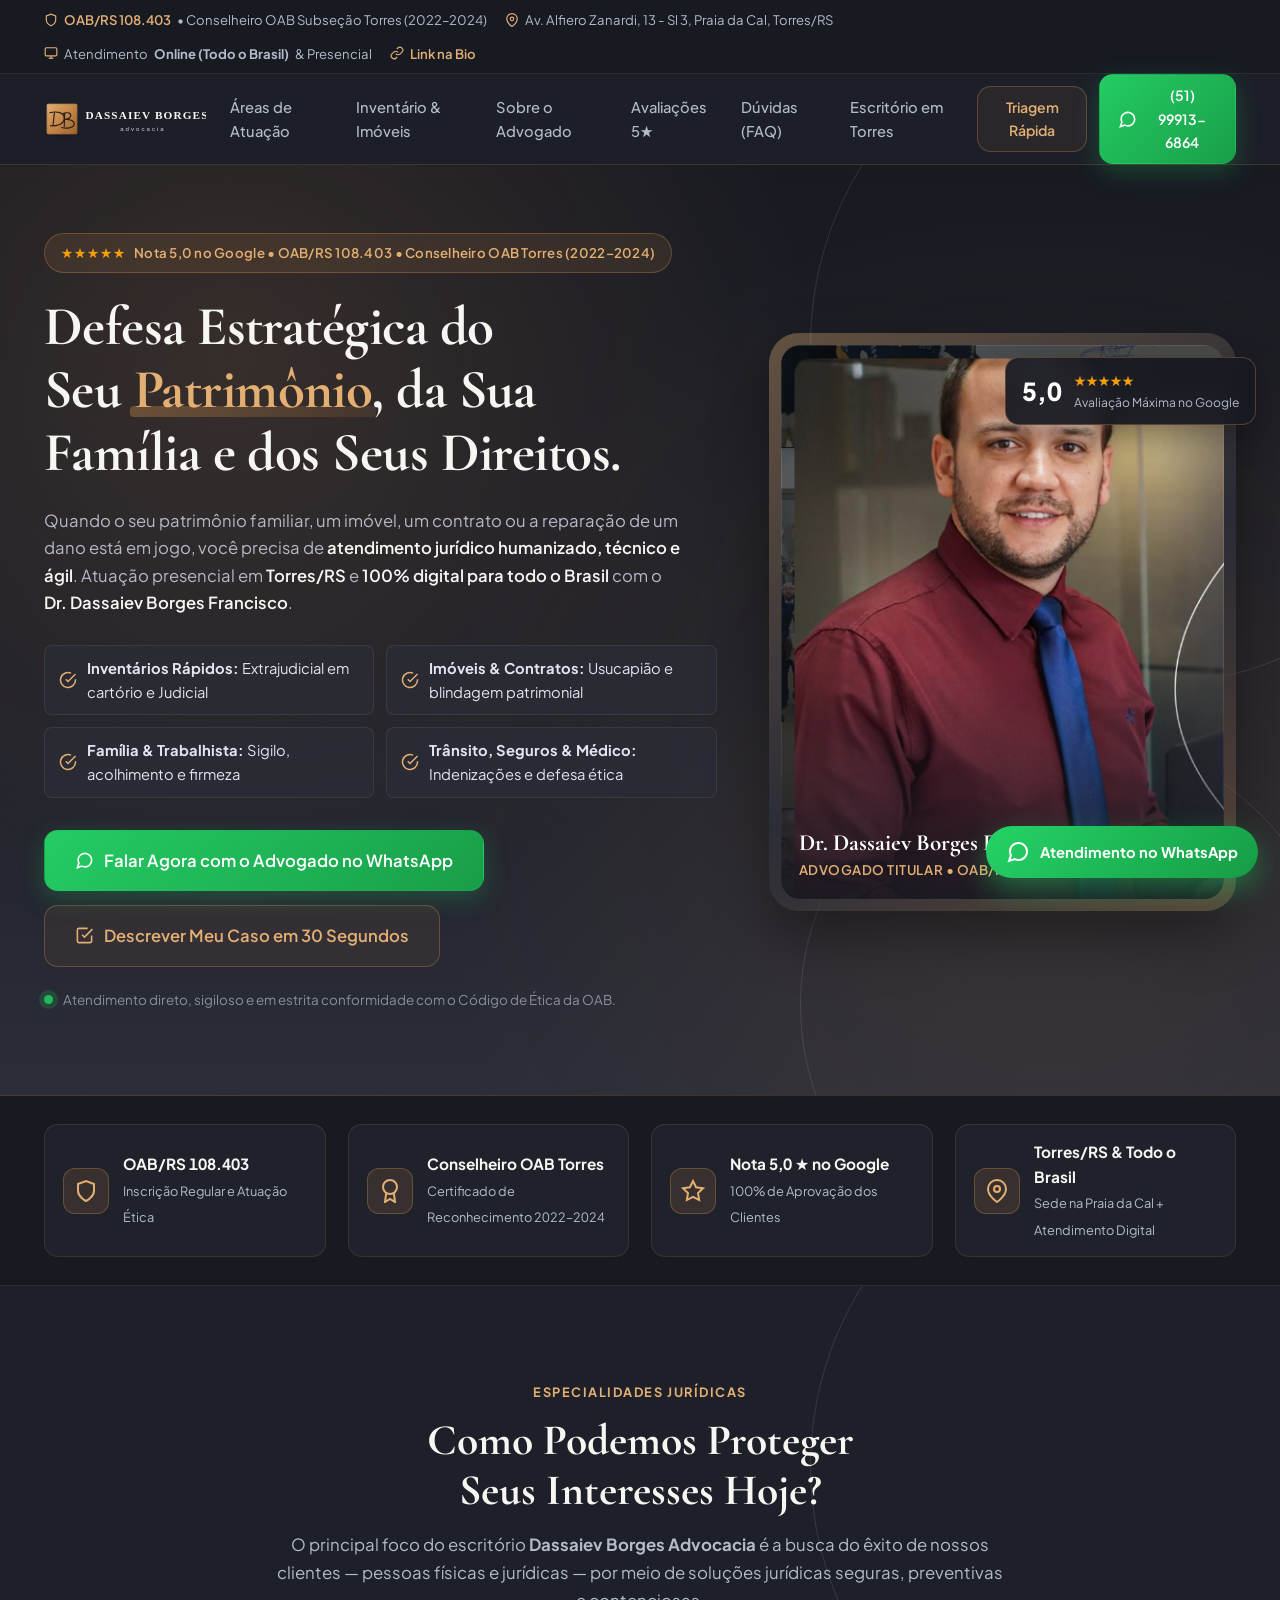
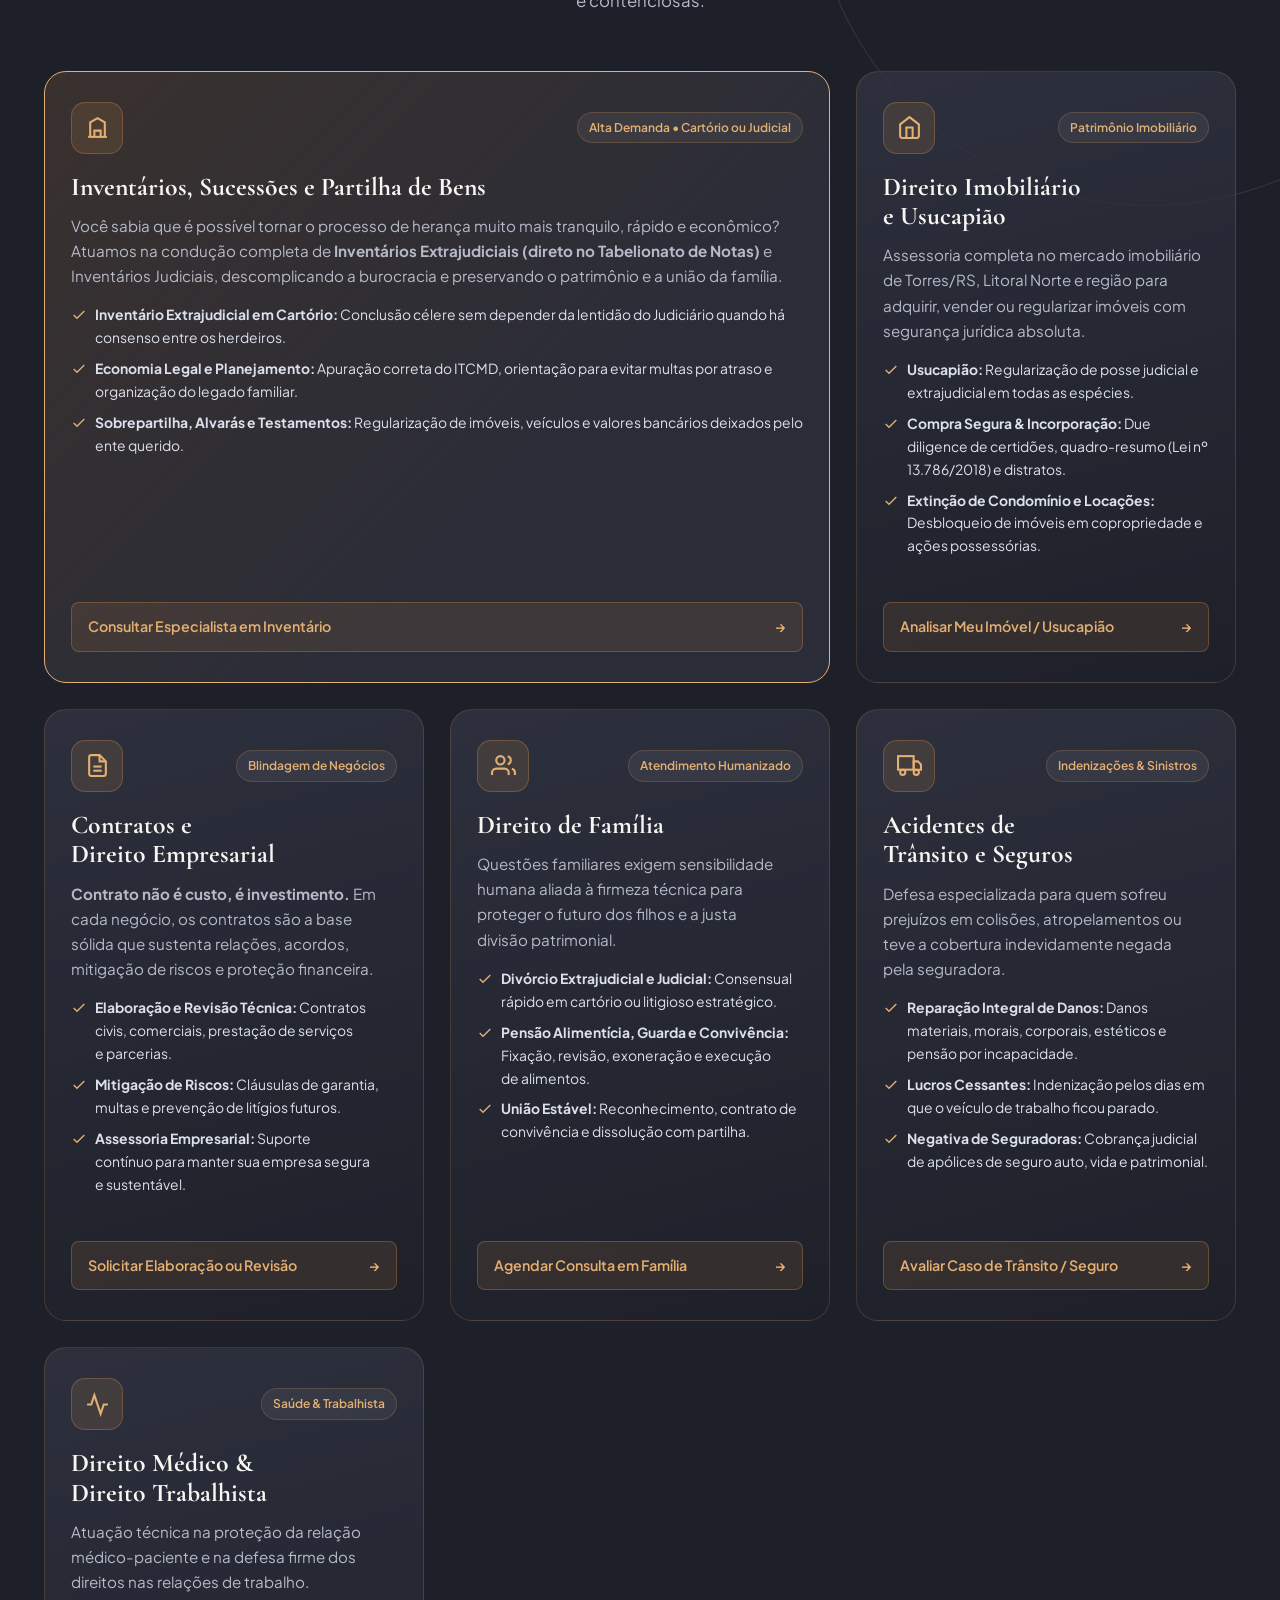
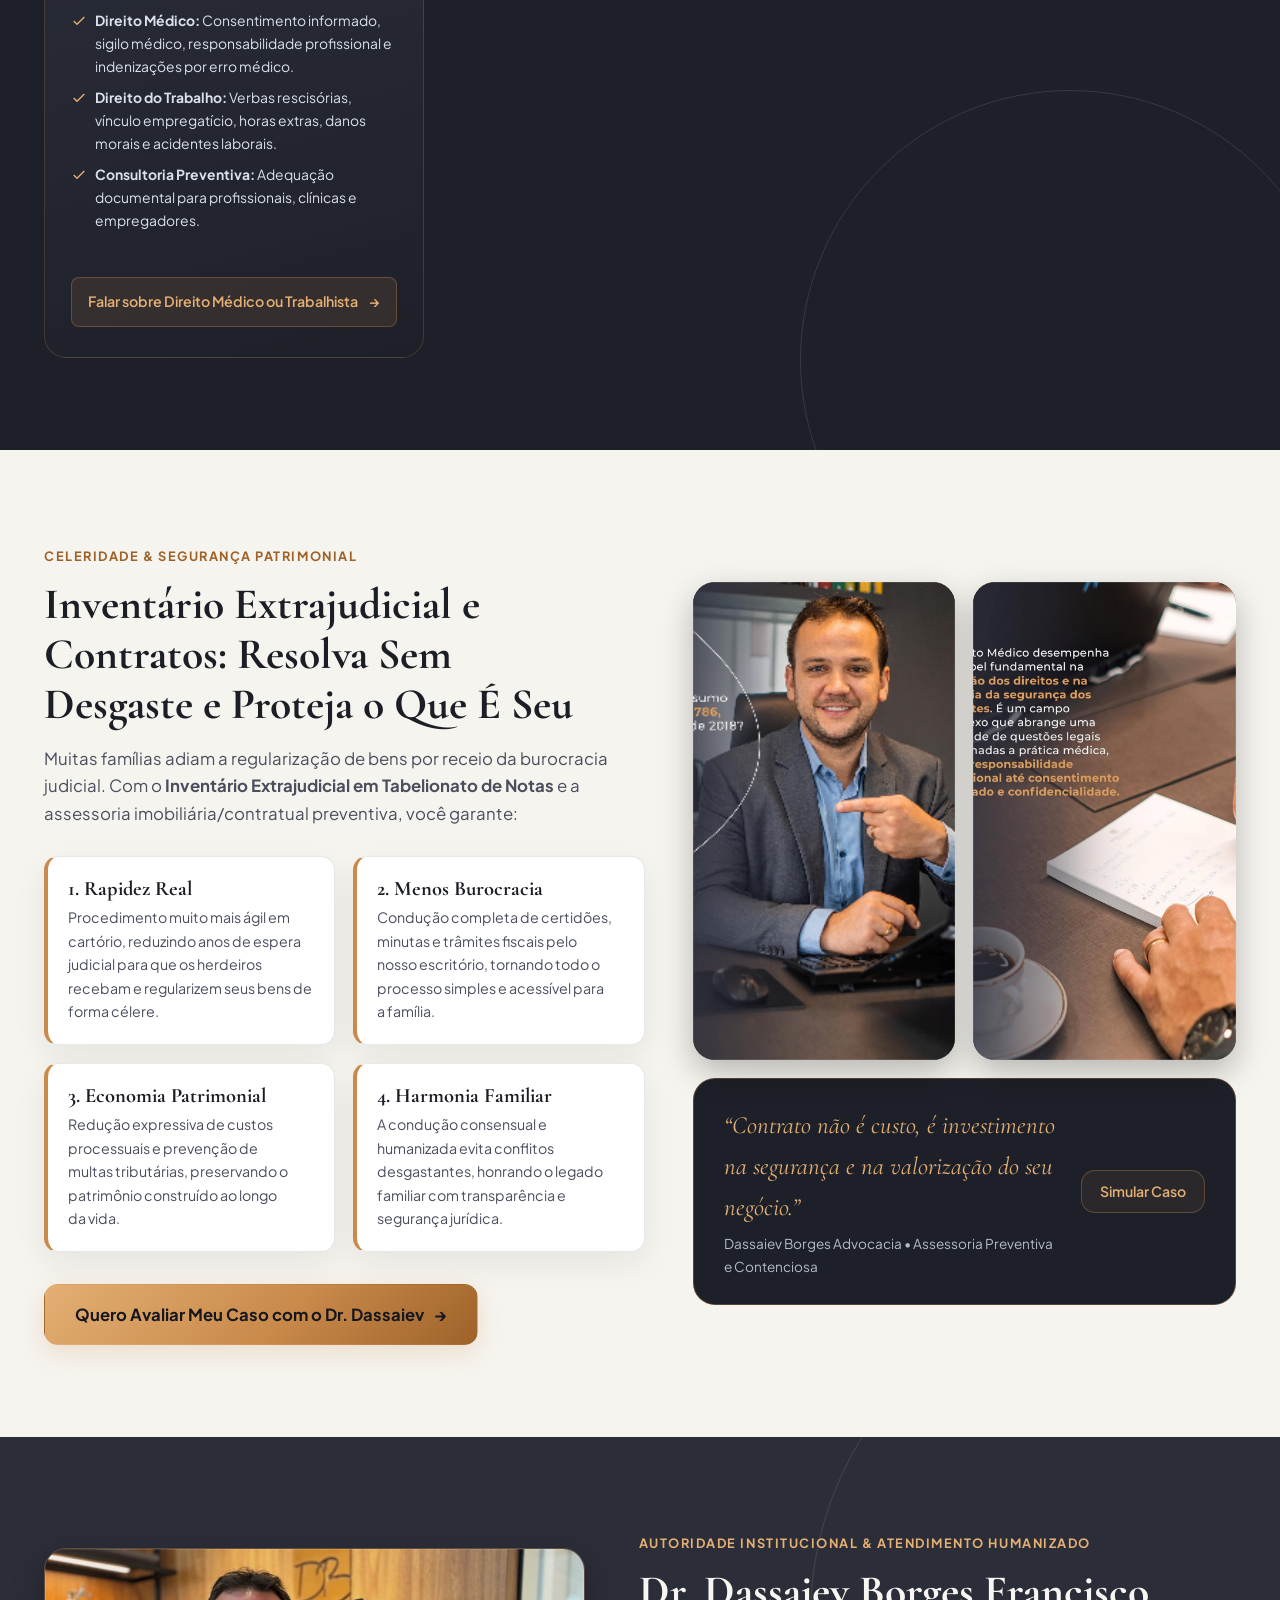
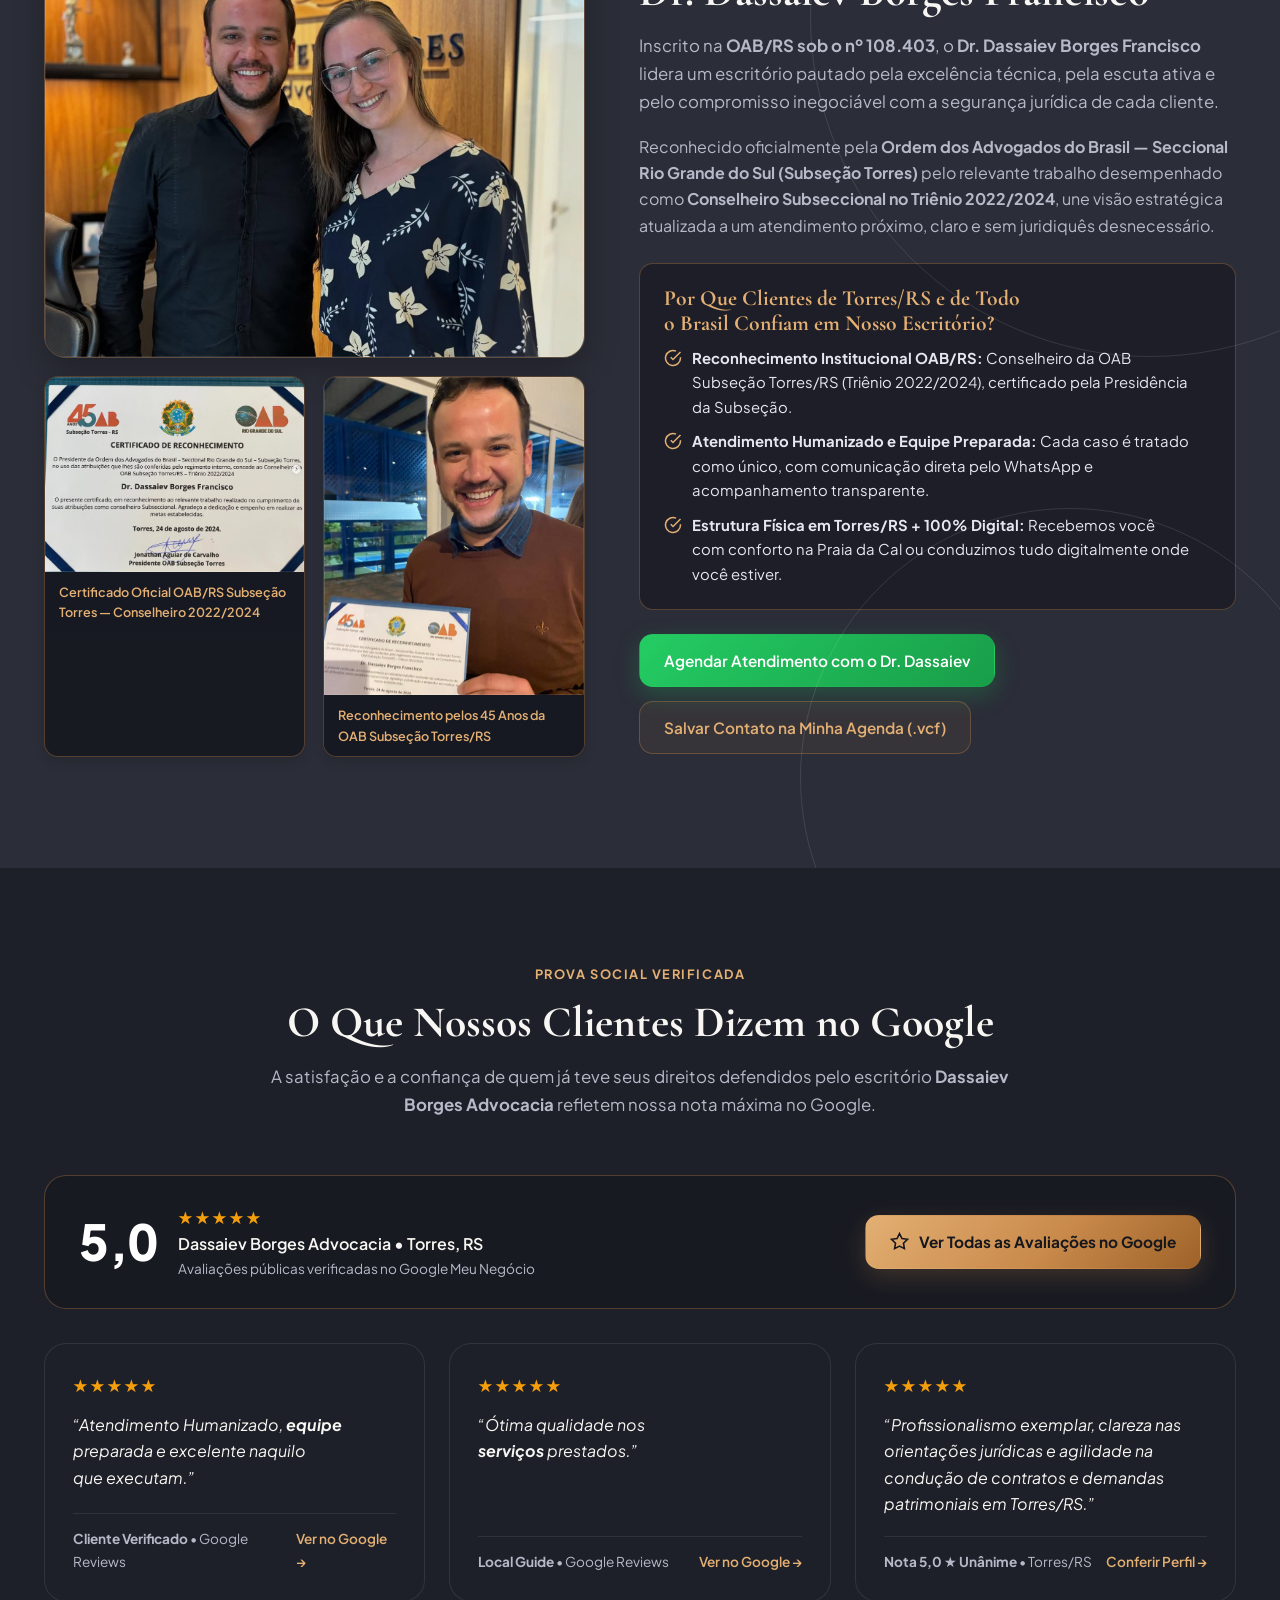
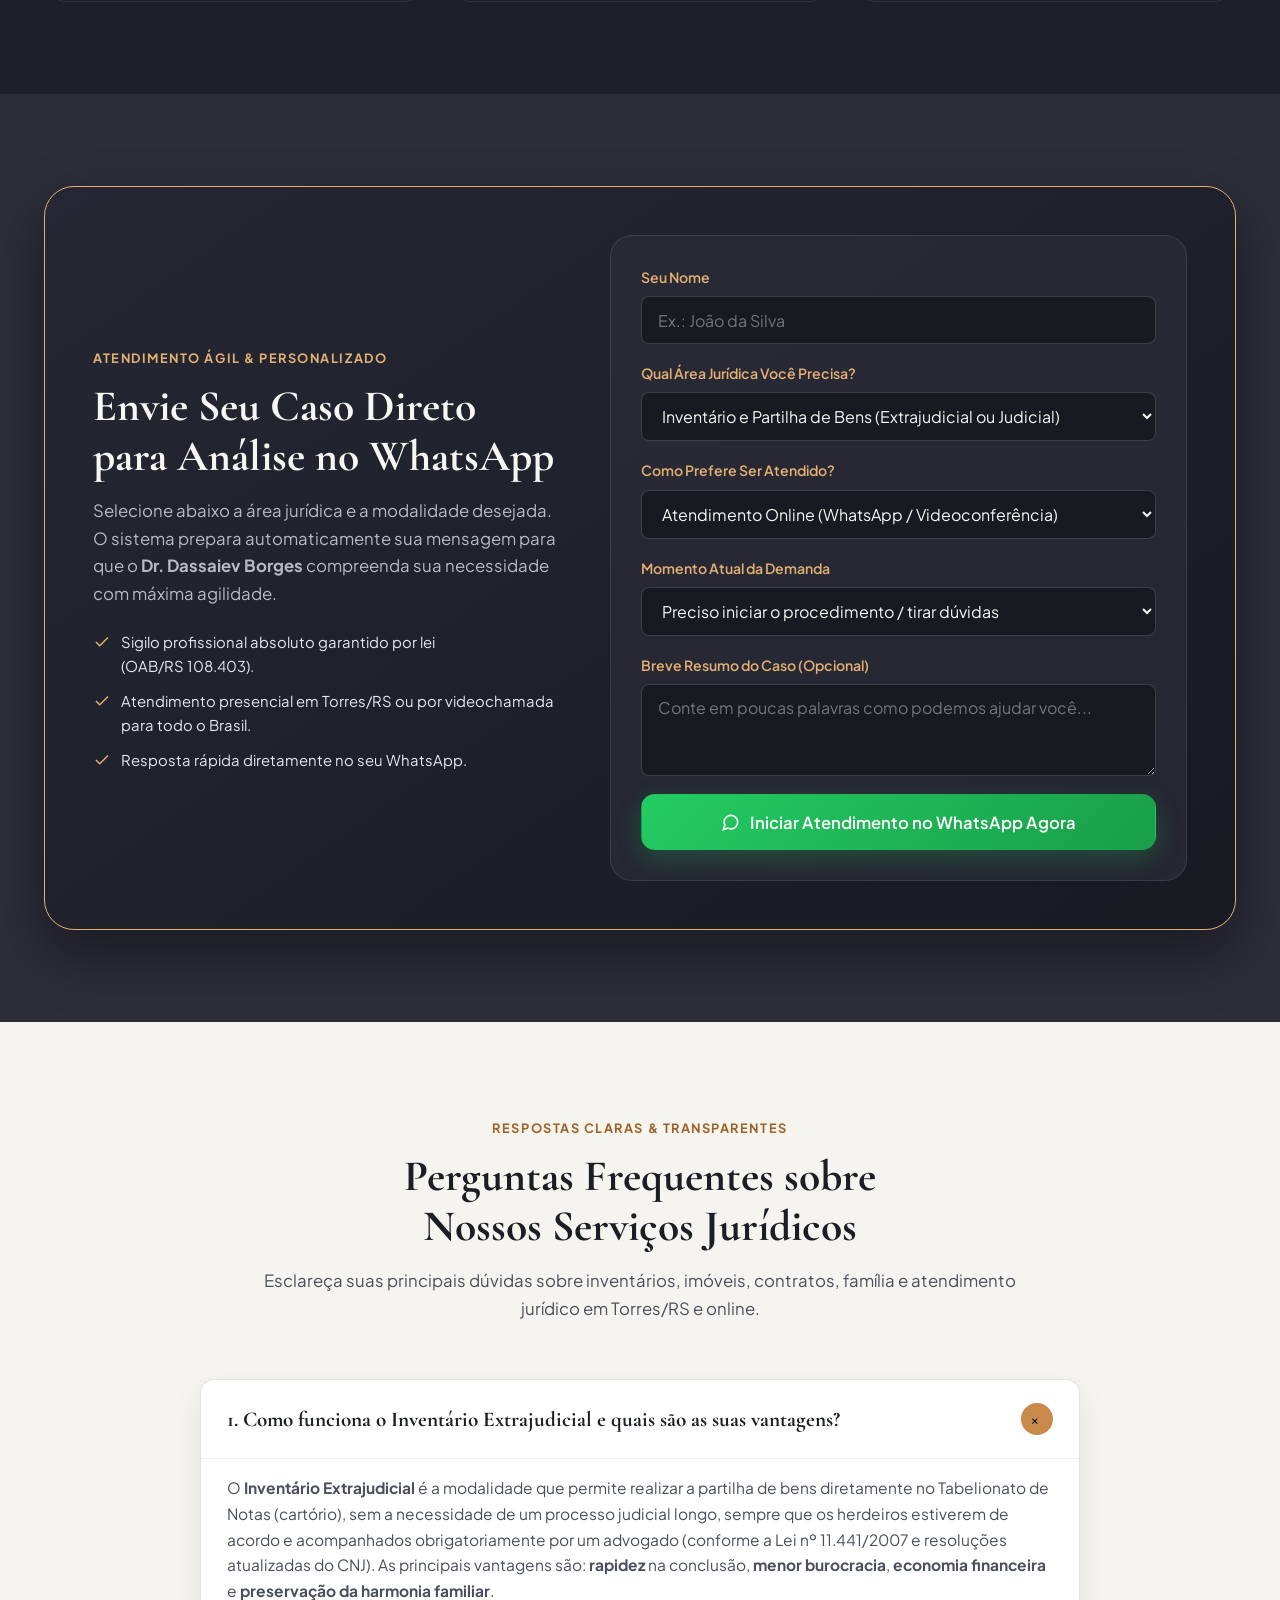
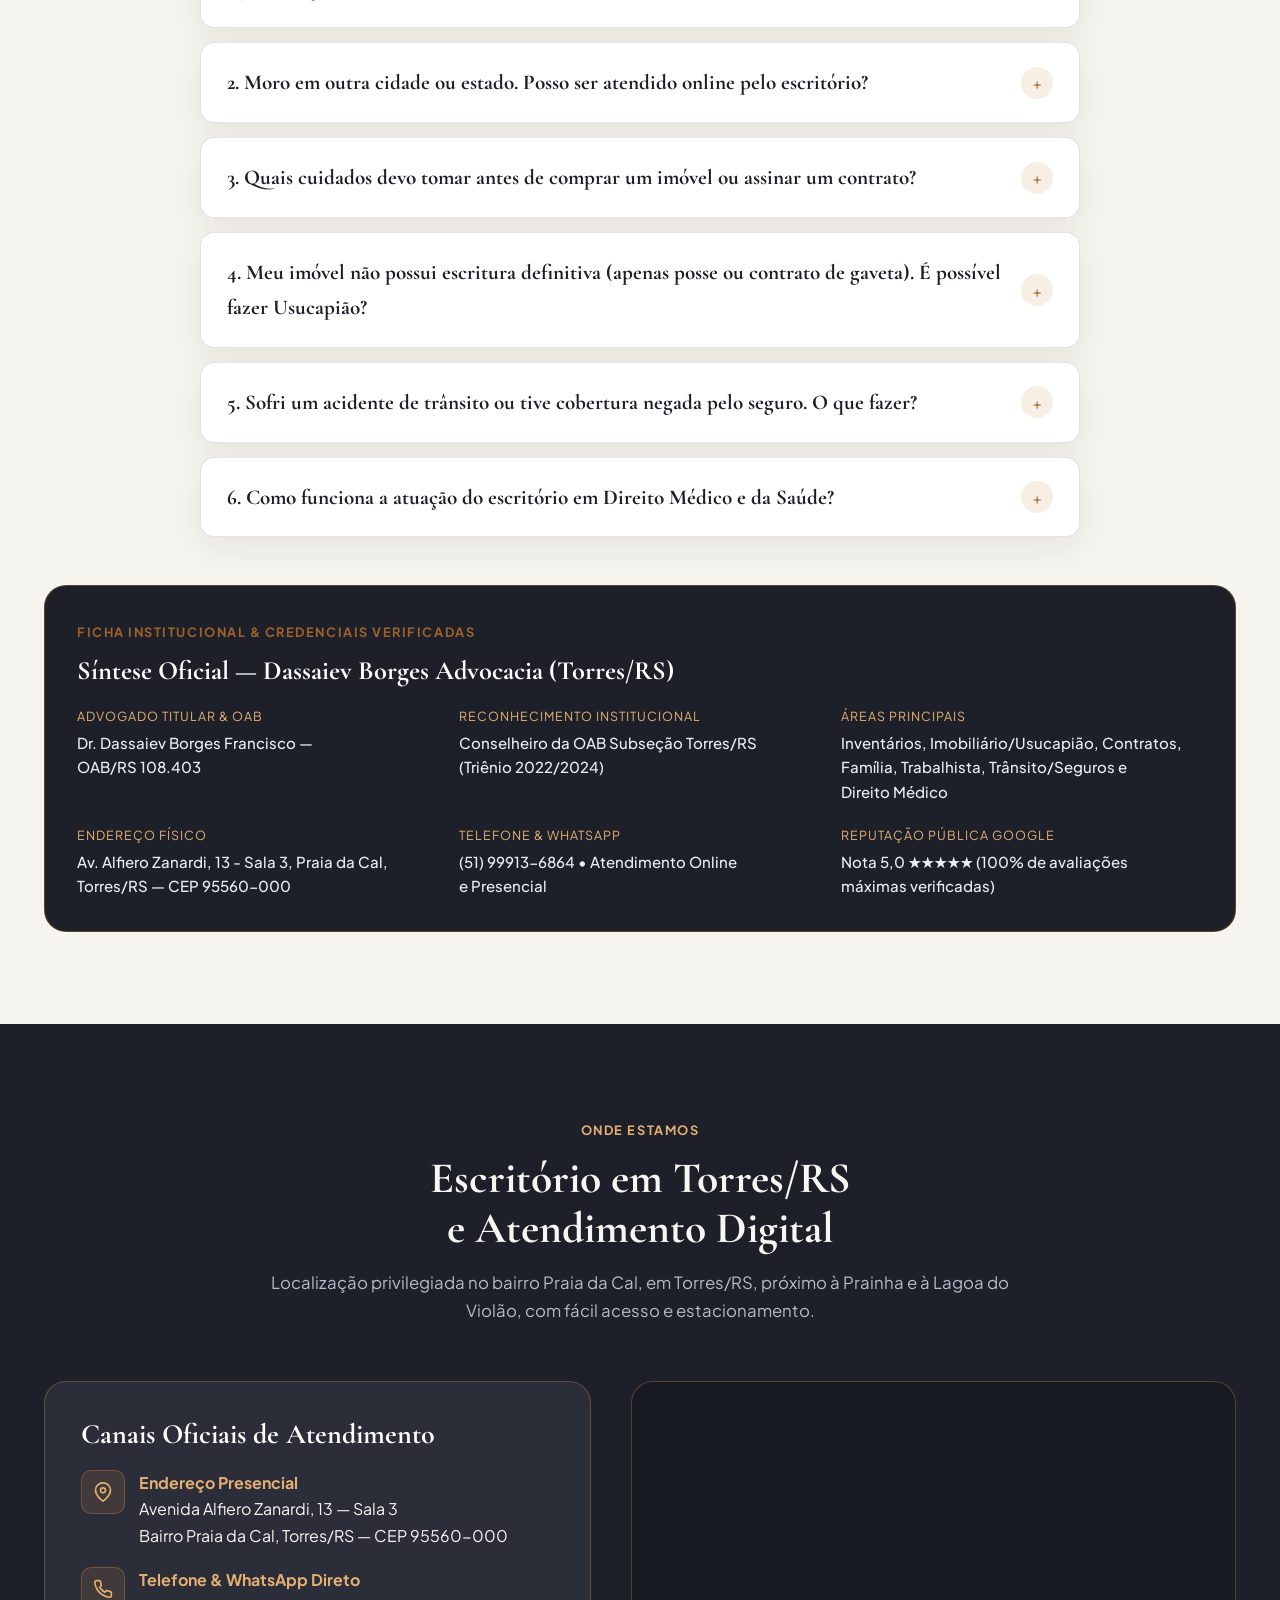
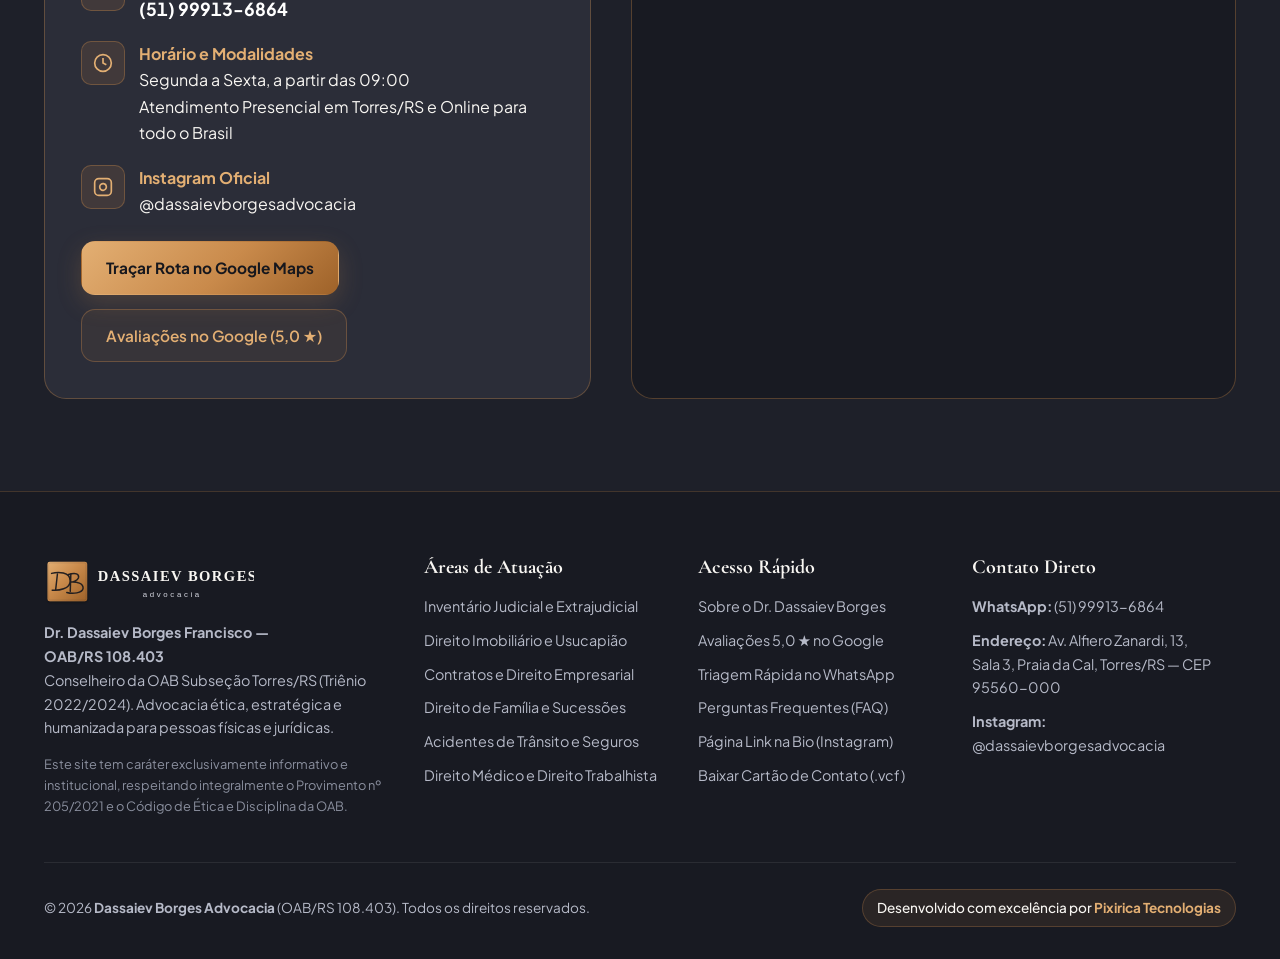
==== commit 24339e32: "fix(framing): perfect portrait framing for Dr. Dassaiev hero and OAB certificate photo, relocate goo" ====
--- a/index.html
+++ b/index.html
@@ -361,9 +361,10 @@
 
       <div class="header-actions">
         <a href="#triagem" class="btn btn-outline-bronze btn-sm">Triagem Rápida</a>
-        <a href="https://wa.me/5551999136864?text=Ol%C3%A1%2C%20Dr.%20Dassaiev%20Borges!%20Vim%20pelo%20site%20e%20gostaria%20de%20orienta%C3%A7%C3%A3o%20jur%C3%ADdica." target="_blank" rel="noopener noreferrer" class="btn btn-whatsapp btn-sm">
+        <a href="https://wa.me/5551999136864?text=Ol%C3%A1%2C%20Dr.%20Dassaiev%20Borges!%20Vim%20pelo%20site%20e%20gostaria%20de%20orienta%C3%A7%C3%A3o%20jur%C3%ADdica." target="_blank" rel="noopener noreferrer" class="btn btn-whatsapp btn-sm header-wa-btn">
           <svg viewBox="0 0 24 24" fill="none" stroke="currentColor" stroke-width="2" aria-hidden="true"><path d="M21 11.5a8.38 8.38 0 0 1-.9 3.8 8.5 8.5 0 0 1-7.6 4.7 8.38 8.38 0 0 1-3.8-.9L3 21l1.9-5.7a8.38 8.38 0 0 1-.9-3.8 8.5 8.5 0 0 1 4.7-7.6 8.38 8.38 0 0 1 3.8-.9h.5a8.48 8.48 0 0 1 8 8v.5z"/></svg>
-          <span>(51) 99913-6864</span>
+          <span class="phone-text-desktop">(51) 99913-6864</span>
+          <span class="phone-text-mobile">WhatsApp</span>
         </a>
         <button type="button" class="menu-toggle" id="menuToggle" aria-expanded="false" aria-controls="mainNav" aria-label="Abrir menu de navegação">
           <svg width="22" height="22" viewBox="0 0 24 24" fill="none" stroke="currentColor" stroke-width="2" aria-hidden="true"><line x1="3" y1="6" x2="21" y2="6"/><line x1="3" y1="12" x2="21" y2="12"/><line x1="3" y1="18" x2="21" y2="18"/></svg>
@@ -817,7 +818,7 @@
             />
           </figure>
 
-          <figure class="about-photo-sub">
+          <figure class="about-photo-sub about-photo-cert">
             <img
               src="assets/img/certificado-oab-torres.png"
               alt="Certificado de Reconhecimento da OAB Rio Grande do Sul Subseção Torres concedido ao Conselheiro Dr. Dassaiev Borges Francisco (Triênio 2022/2024)"
@@ -829,12 +830,12 @@
             <figcaption>Certificado Oficial OAB/RS Subseção Torres — Conselheiro 2022/2024</figcaption>
           </figure>
 
-          <figure class="about-photo-sub">
+          <figure class="about-photo-sub about-photo-portrait">
             <img
               src="assets/img/dr-dassaiev-oab.png"
               alt="Dr. Dassaiev Borges Francisco recebendo o Certificado de Reconhecimento da OAB Subseção Torres/RS"
-              width="664"
-              height="865"
+              width="670"
+              height="838"
               loading="lazy"
               decoding="async"
             />
--- a/assets/css/styles.css
+++ b/assets/css/styles.css
@@ -294,6 +294,14 @@
   display: flex;
   align-items: center;
   gap: 12px;
+}
+
+.phone-text-desktop {
+  display: inline;
+}
+
+.phone-text-mobile {
+  display: none;
 }
 
 .menu-toggle {
@@ -584,8 +592,9 @@
 
 .floating-google-badge {
   position: absolute;
-  top: 22px;
-  left: -22px;
+  top: 24px;
+  right: -20px;
+  left: auto;
   z-index: 4;
   background: rgba(24, 26, 34, 0.94);
   backdrop-filter: blur(10px);
@@ -966,12 +975,24 @@
   border: 1px solid var(--bronze-border);
   background: var(--bg-obsidian);
   box-shadow: var(--shadow-sm);
+  display: flex;
+  flex-direction: column;
 }
 
 .about-photo-sub img {
   width: 100%;
-  height: 230px;
+  height: auto;
   object-fit: cover;
+  object-position: center top;
+  display: block;
+}
+
+.about-photo-cert img {
+  aspect-ratio: 4 / 3;
+}
+
+.about-photo-portrait img {
+  aspect-ratio: 4 / 4.9;
 }
 
 .about-photo-sub figcaption {
@@ -1600,7 +1621,7 @@
 }
 
 /* ==========================================================================
-   RESPONSIVIDADE (TABLET & MOBILE)
+   RESPONSIVIDADE (TABLET & MOBILE-FIRST REFINEMENT)
    ========================================================================== */
 @media (max-width: 1024px) {
   .hero-grid,
@@ -1624,90 +1645,621 @@
   }
 
   .hero-visual {
-    max-width: 480px;
+    max-width: 440px;
     margin: 0 auto;
   }
 }
 
 @media (max-width: 768px) {
+  .container {
+    padding: 0 16px;
+  }
+
+  /* Topbar compacta */
   .topbar {
-    font-size: 0.76rem;
+    font-size: 0.74rem;
+    padding: 7px 0;
   }
 
   .topbar-inner {
     justify-content: center;
     text-align: center;
+    gap: 8px;
+  }
+
+  .topbar-items {
+    gap: 10px;
+    justify-content: center;
+  }
+
+  /* Header mobile equilibrado sem sobreposição */
+  .site-header {
+    border-bottom-color: rgba(201, 138, 75, 0.28);
+  }
+
+  .header-inner {
+    min-height: 64px;
+    gap: 10px;
+  }
+
+  .brand-logo img {
+    height: 38px;
+    width: auto;
+    max-width: 180px;
   }
 
   .menu-toggle {
     display: inline-flex;
+    width: 40px;
+    height: 40px;
+    border-radius: var(--radius-sm);
+    flex-shrink: 0;
   }
 
   .main-nav {
     display: none;
     position: absolute;
-    top: 80px;
+    top: 64px;
     left: 0;
     right: 0;
     background: var(--bg-obsidian);
     border-bottom: 1px solid var(--bronze-border);
     flex-direction: column;
-    padding: 20px 24px;
+    padding: 20px 20px;
     gap: 14px;
+    box-shadow: var(--shadow-lg);
   }
 
   .main-nav.is-open {
     display: flex;
   }
 
+  .header-actions {
+    gap: 8px;
+  }
+
   .header-actions .btn-outline-bronze {
     display: none;
   }
 
+  .phone-text-desktop {
+    display: none;
+  }
+
+  .phone-text-mobile {
+    display: inline;
+  }
+
+  .header-wa-btn {
+    min-height: 38px;
+    padding: 8px 12px;
+    font-size: 0.82rem;
+    gap: 6px;
+    white-space: nowrap;
+  }
+
+  .header-wa-btn svg {
+    width: 16px;
+    height: 16px;
+  }
+
+  /* Seções com espaçamento mobile otimizado */
+  .section {
+    padding: 54px 0;
+  }
+
+  .section-header {
+    margin-bottom: 34px;
+  }
+
+  .section-title {
+    font-size: clamp(1.75rem, 6.4vw, 2.3rem);
+    margin-bottom: 12px;
+  }
+
+  .section-subtitle {
+    font-size: 0.94rem;
+    line-height: 1.55;
+  }
+
+  /* Hero Section Mobile-First */
   .hero {
-    padding: 40px 0 60px;
-  }
-
-  .hero-Micro-proof,
-  .trust-grid,
-  .areas-grid,
-  .pillars-list,
-  .reviews-grid,
-  .geo-facts-grid,
-  .footer-grid {
+    padding: 28px 0 46px;
+  }
+
+  .authority-pill {
+    font-size: 0.74rem;
+    padding: 6px 12px;
+    margin-bottom: 16px;
+    line-height: 1.35;
+    gap: 6px;
+  }
+
+  .hero-title {
+    font-size: clamp(1.8rem, 7.2vw, 2.45rem);
+    line-height: 1.2;
+    margin-bottom: 14px;
+    letter-spacing: -0.01em;
+  }
+
+  .brush-highlight::after {
+    height: 8px;
+    bottom: 2px;
+  }
+
+  .hero-lead {
+    font-size: 0.96rem;
+    line-height: 1.55;
+    margin-bottom: 20px;
+  }
+
+  .hero-Micro-proof {
     grid-template-columns: 1fr;
+    gap: 8px;
+    margin-bottom: 22px;
+  }
+
+  .hero-Micro-proof li {
+    padding: 9px 12px;
+    font-size: 0.84rem;
+    border-radius: var(--radius-sm);
+  }
+
+  .hero-Micro-proof svg {
+    width: 16px;
+    height: 16px;
+  }
+
+  .hero-cta-group {
+    flex-direction: column;
+    gap: 10px;
+    margin-bottom: 16px;
+    width: 100%;
+  }
+
+  .hero-cta-group .btn {
+    width: 100%;
+    min-height: 48px;
+    padding: 12px 18px;
+    font-size: 0.93rem;
+  }
+
+  .hero-trust-note {
+    font-size: 0.79rem;
+    line-height: 1.45;
+  }
+
+  /* Foto do Dr. Dassaiev no Mobile */
+  .hero-visual {
+    max-width: 350px;
+    margin: 32px auto 0;
+    position: relative;
+  }
+
+  .hero-portrait-frame {
+    padding: 8px;
+    border-radius: var(--radius-lg);
+  }
+
+  .hero-portrait-inner {
+    border-radius: calc(var(--radius-lg) - 6px);
+    aspect-ratio: 4 / 4.9;
+  }
+
+  /* Selo 5.0 Google posicionado com segurança no canto superior para não obstruir o Dr. Dassaiev */
+  .floating-google-badge {
+    position: absolute;
+    top: -14px;
+    left: auto;
+    right: 12px;
+    padding: 8px 12px;
+    border-radius: var(--radius-sm);
+    gap: 8px;
+    box-shadow: var(--shadow-md);
+    background: rgba(24, 26, 34, 0.96);
+  }
+
+  .floating-google-badge .score {
+    font-size: 1.25rem;
+  }
+
+  .floating-google-badge .meta {
+    font-size: 0.72rem;
+  }
+
+  .floating-google-badge .stars {
+    font-size: 0.78rem;
+  }
+
+  .hero-caption-overlay {
+    bottom: 12px;
+    left: 12px;
+    right: 12px;
+  }
+
+  .hero-lawyer-badge h2 {
+    font-size: 1.15rem;
+    margin-bottom: 1px;
+  }
+
+  .hero-lawyer-badge p {
+    font-size: 0.72rem;
+  }
+
+  /* Faixa de Confiança Mobile */
+  .trust-strip {
+    padding: 18px 0;
+  }
+
+  .trust-grid {
+    grid-template-columns: 1fr;
+    gap: 10px;
+  }
+
+  .trust-card {
+    padding: 12px 14px;
+    gap: 12px;
+  }
+
+  .trust-icon {
+    width: 38px;
+    height: 38px;
+    border-radius: 9px;
+  }
+
+  .trust-card strong {
+    font-size: 0.9rem;
+  }
+
+  .trust-card span {
+    font-size: 0.77rem;
+  }
+
+  /* Áreas de Atuação Mobile */
+  .areas-grid {
+    grid-template-columns: 1fr;
+    gap: 14px;
   }
 
   .area-card-featured {
     grid-column: span 1;
   }
 
-  .triage-wrapper {
-    padding: 28px 20px;
-  }
-
-  .floating-google-badge {
-    left: 12px;
-    top: 12px;
+  .area-card {
+    padding: 22px 18px;
+    border-radius: var(--radius-md);
+  }
+
+  .area-icon {
+    width: 44px;
+    height: 44px;
+    border-radius: 11px;
+  }
+
+  .area-icon svg {
+    width: 22px;
+    height: 22px;
+  }
+
+  .area-tag {
+    font-size: 0.72rem;
+    padding: 4px 9px;
+  }
+
+  .area-card h3 {
+    font-size: 1.35rem;
+    margin-bottom: 8px;
+  }
+
+  .area-card p {
+    font-size: 0.9rem;
+    line-height: 1.5;
+    margin-bottom: 14px;
+  }
+
+  .area-bullets {
+    gap: 6px;
+    margin-bottom: 18px;
+  }
+
+  .area-bullets li {
+    font-size: 0.83rem;
+  }
+
+  .area-cta {
+    padding: 11px 14px;
+    font-size: 0.85rem;
+  }
+
+  /* Destaque Inventário & Contratos */
+  .pillars-list {
+    grid-template-columns: 1fr;
+    gap: 12px;
+    margin: 22px 0;
+  }
+
+  .pillar-box {
+    padding: 16px 14px;
+  }
+
+  .pillar-box h3 {
+    font-size: 1.15rem;
+  }
+
+  .pillar-box p {
+    font-size: 0.86rem;
+  }
+
+  .spotlight-visual-stack {
+    grid-template-columns: 1fr;
+    gap: 14px;
   }
 
   .spotlight-quote-card {
     grid-column: span 1;
     flex-direction: column;
     align-items: flex-start;
-  }
-
-  .spotlight-visual-stack {
+    padding: 20px 16px;
+    border-radius: var(--radius-md);
+  }
+
+  .spotlight-quote-card blockquote {
+    font-size: 1.25rem;
+  }
+
+  /* Sobre o Advogado Mobile */
+  .about-gallery {
     grid-template-columns: 1fr;
+    gap: 12px;
+  }
+
+  .about-photo-main {
+    grid-column: span 1;
+    max-height: 270px;
+    border-radius: var(--radius-md);
+  }
+
+  .about-photo-sub img {
+    height: auto;
+  }
+
+  .about-photo-cert img {
+    aspect-ratio: 16 / 11;
+  }
+
+  .about-photo-portrait img {
+    aspect-ratio: 4 / 4.9;
+    object-position: center top;
+  }
+
+  .credentials-box {
+    padding: 18px 16px;
+    border-radius: var(--radius-md);
+  }
+
+  .credentials-box h3 {
+    font-size: 1.15rem;
+  }
+
+  .credentials-list li {
+    font-size: 0.86rem;
+  }
+
+  /* Triagem de Atendimento Mobile */
+  .triage-wrapper {
+    padding: 22px 14px;
+    border-radius: var(--radius-lg);
+    gap: 20px;
+  }
+
+  .triage-form {
+    padding: 18px 14px;
+    border-radius: var(--radius-md);
+    gap: 14px;
+  }
+
+  .form-group label {
+    font-size: 0.83rem;
+  }
+
+  .form-control {
+    min-height: 44px;
+    padding: 10px 12px;
+    font-size: 0.9rem;
+  }
+
+  /* Avaliações do Google Mobile */
+  .reviews-header-card {
+    padding: 18px 14px;
+    gap: 14px;
+  }
+
+  .google-big-score {
+    font-size: 2.5rem;
+  }
+
+  .reviews-grid {
+    grid-template-columns: 1fr;
+    gap: 14px;
+  }
+
+  .review-card {
+    padding: 20px 16px;
+    border-radius: var(--radius-md);
+    gap: 14px;
+  }
+
+  .review-quote {
+    font-size: 0.92rem;
+  }
+
+  /* FAQ Mobile */
+  .faq-container {
+    gap: 10px;
+  }
+
+  .faq-item summary {
+    padding: 16px 16px;
+    font-size: 1.1rem;
+    min-height: 44px;
+  }
+
+  .faq-icon {
+    width: 28px;
+    height: 28px;
+    font-size: 1.1rem;
+  }
+
+  .faq-answer {
+    padding: 0 16px 18px;
+    font-size: 0.89rem;
+    line-height: 1.55;
+  }
+
+  .geo-facts-card {
+    padding: 20px 16px;
+    border-radius: var(--radius-md);
+    margin-top: 32px;
+  }
+
+  .geo-facts-grid {
+    grid-template-columns: 1fr;
+    gap: 12px;
+  }
+
+  /* Localização Mobile */
+  .location-card {
+    padding: 20px 16px;
+    border-radius: var(--radius-md);
+  }
+
+  .contact-detail-list {
+    gap: 14px;
+  }
+
+  .contact-detail-list .icon-box {
+    width: 38px;
+    height: 38px;
+  }
+
+  .map-frame-wrapper {
+    min-height: 280px;
+    border-radius: var(--radius-md);
+  }
+
+  .map-frame-wrapper iframe {
+    min-height: 280px;
+  }
+
+  /* Rodapé Mobile */
+  .site-footer {
+    padding: 44px 0 24px;
+  }
+
+  .footer-grid {
+    grid-template-columns: 1fr;
+    gap: 24px;
+    padding-bottom: 24px;
+  }
+
+  .footer-bottom {
+    flex-direction: column;
+    text-align: center;
+    gap: 12px;
+  }
+
+  /* Botão Flutuante Mobile */
+  .whatsapp-float {
+    right: 16px;
+    bottom: 16px;
+    padding: 13px;
+    border-radius: 50%;
   }
 
   .whatsapp-float span {
     display: none;
   }
-
-  .whatsapp-float {
-    padding: 15px;
-    border-radius: 50%;
+}
+
+/* Telas Compactas (Smartphones até 480px) */
+@media (max-width: 480px) {
+  .hero-title {
+    font-size: 1.75rem;
+  }
+
+  .hero-lead {
+    font-size: 0.92rem;
+  }
+
+  .hero-visual {
+    max-width: 310px;
+  }
+
+  .bio-body {
+    padding: 20px 12px 40px;
+  }
+
+  .bio-card-header {
+    padding: 20px 14px 18px;
+    border-radius: var(--radius-lg);
+    margin-bottom: 14px;
+  }
+
+  .bio-avatar-wrap {
+    width: 86px;
+    height: 86px;
+    margin-bottom: 10px;
+  }
+
+  .bio-verified-pill {
+    font-size: 0.7rem;
+    padding: 4px 9px;
+    margin-bottom: 8px;
+  }
+
+  .bio-title {
+    font-size: 1.45rem;
+  }
+
+  .bio-subtitle {
+    font-size: 0.8rem;
+    margin-bottom: 10px;
+  }
+
+  .bio-mini-badge {
+    font-size: 0.72rem;
+    padding: 4px 8px;
+  }
+
+  .bio-links-stack {
+    gap: 10px;
+    margin-bottom: 18px;
+  }
+
+  .bio-link-btn {
+    padding: 12px 14px;
+    min-height: 52px;
+    gap: 10px;
+    border-radius: var(--radius-sm);
+  }
+
+  .bio-link-icon {
+    width: 36px;
+    height: 36px;
+    border-radius: 9px;
+  }
+
+  .bio-link-icon svg {
+    width: 18px;
+    height: 18px;
+  }
+
+  .bio-link-text strong {
+    font-size: 0.88rem;
+  }
+
+  .bio-link-text span {
+    font-size: 0.72rem;
   }
 }
 
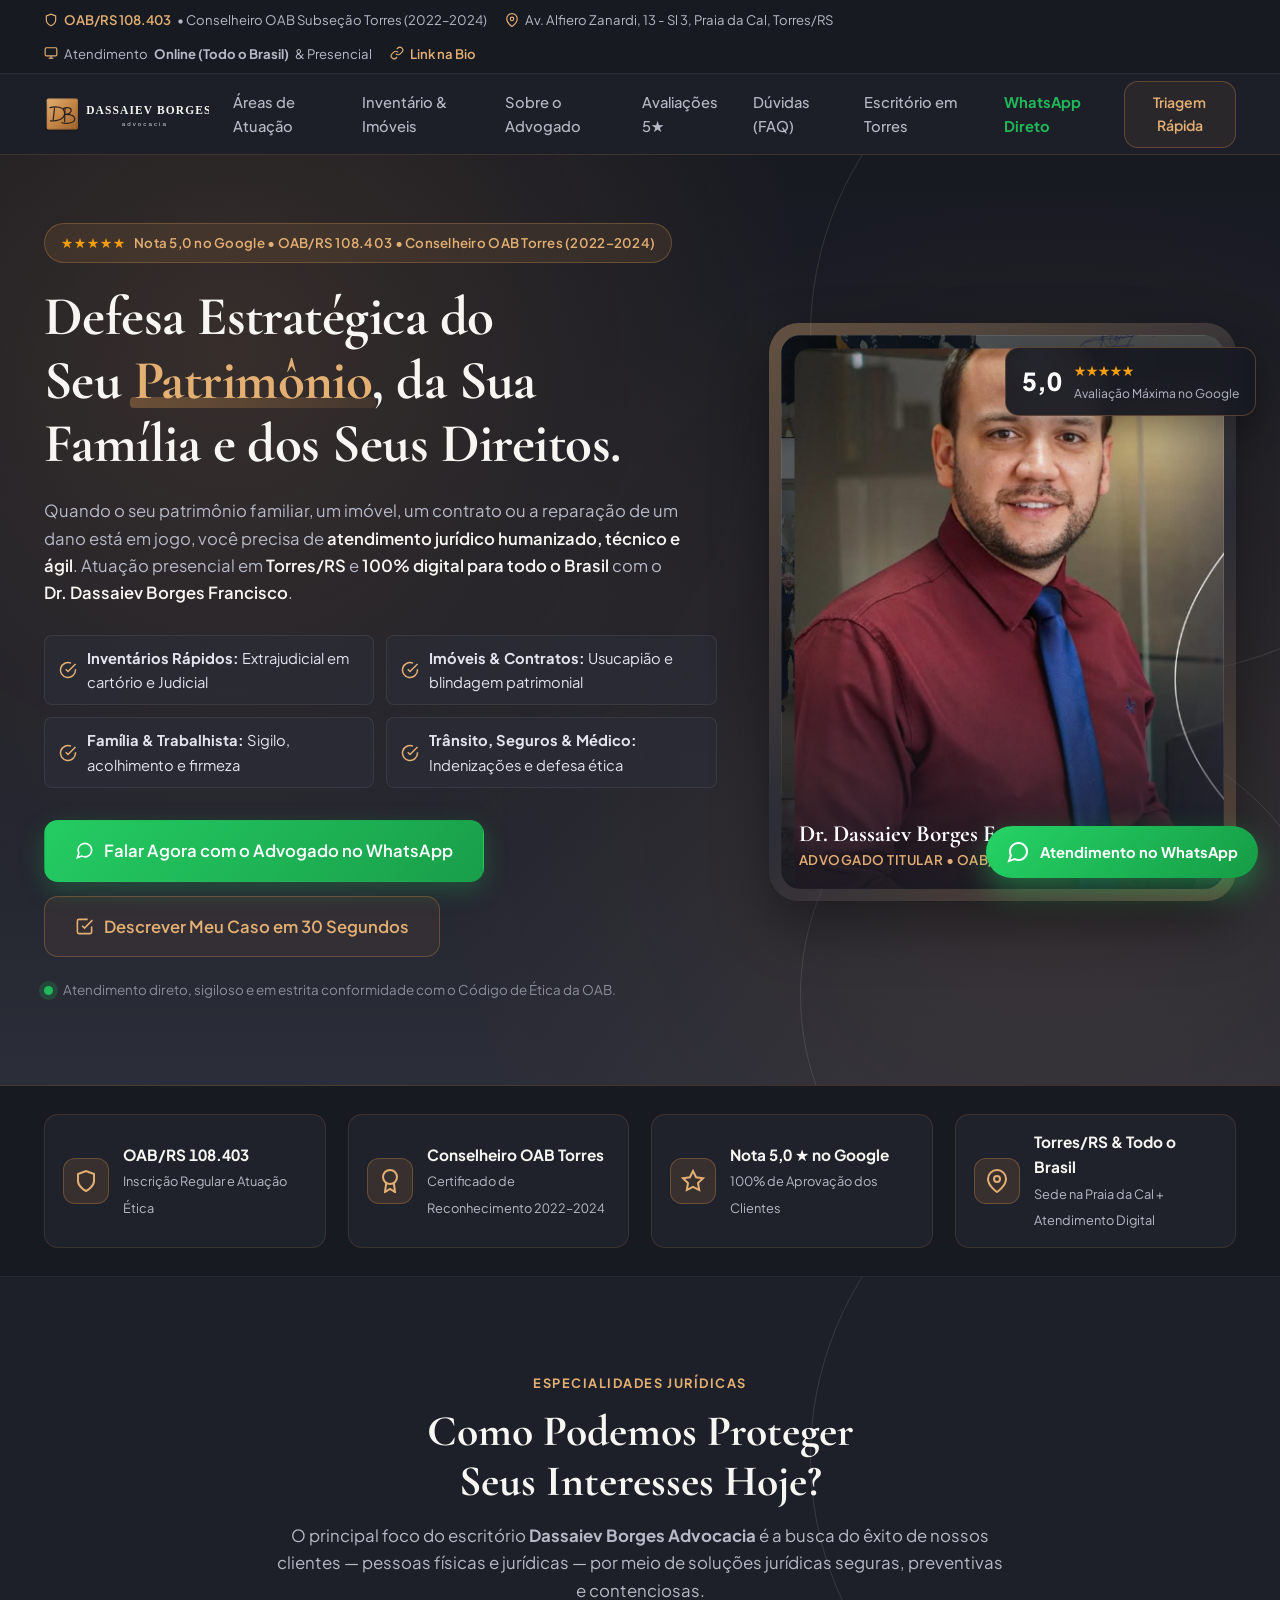
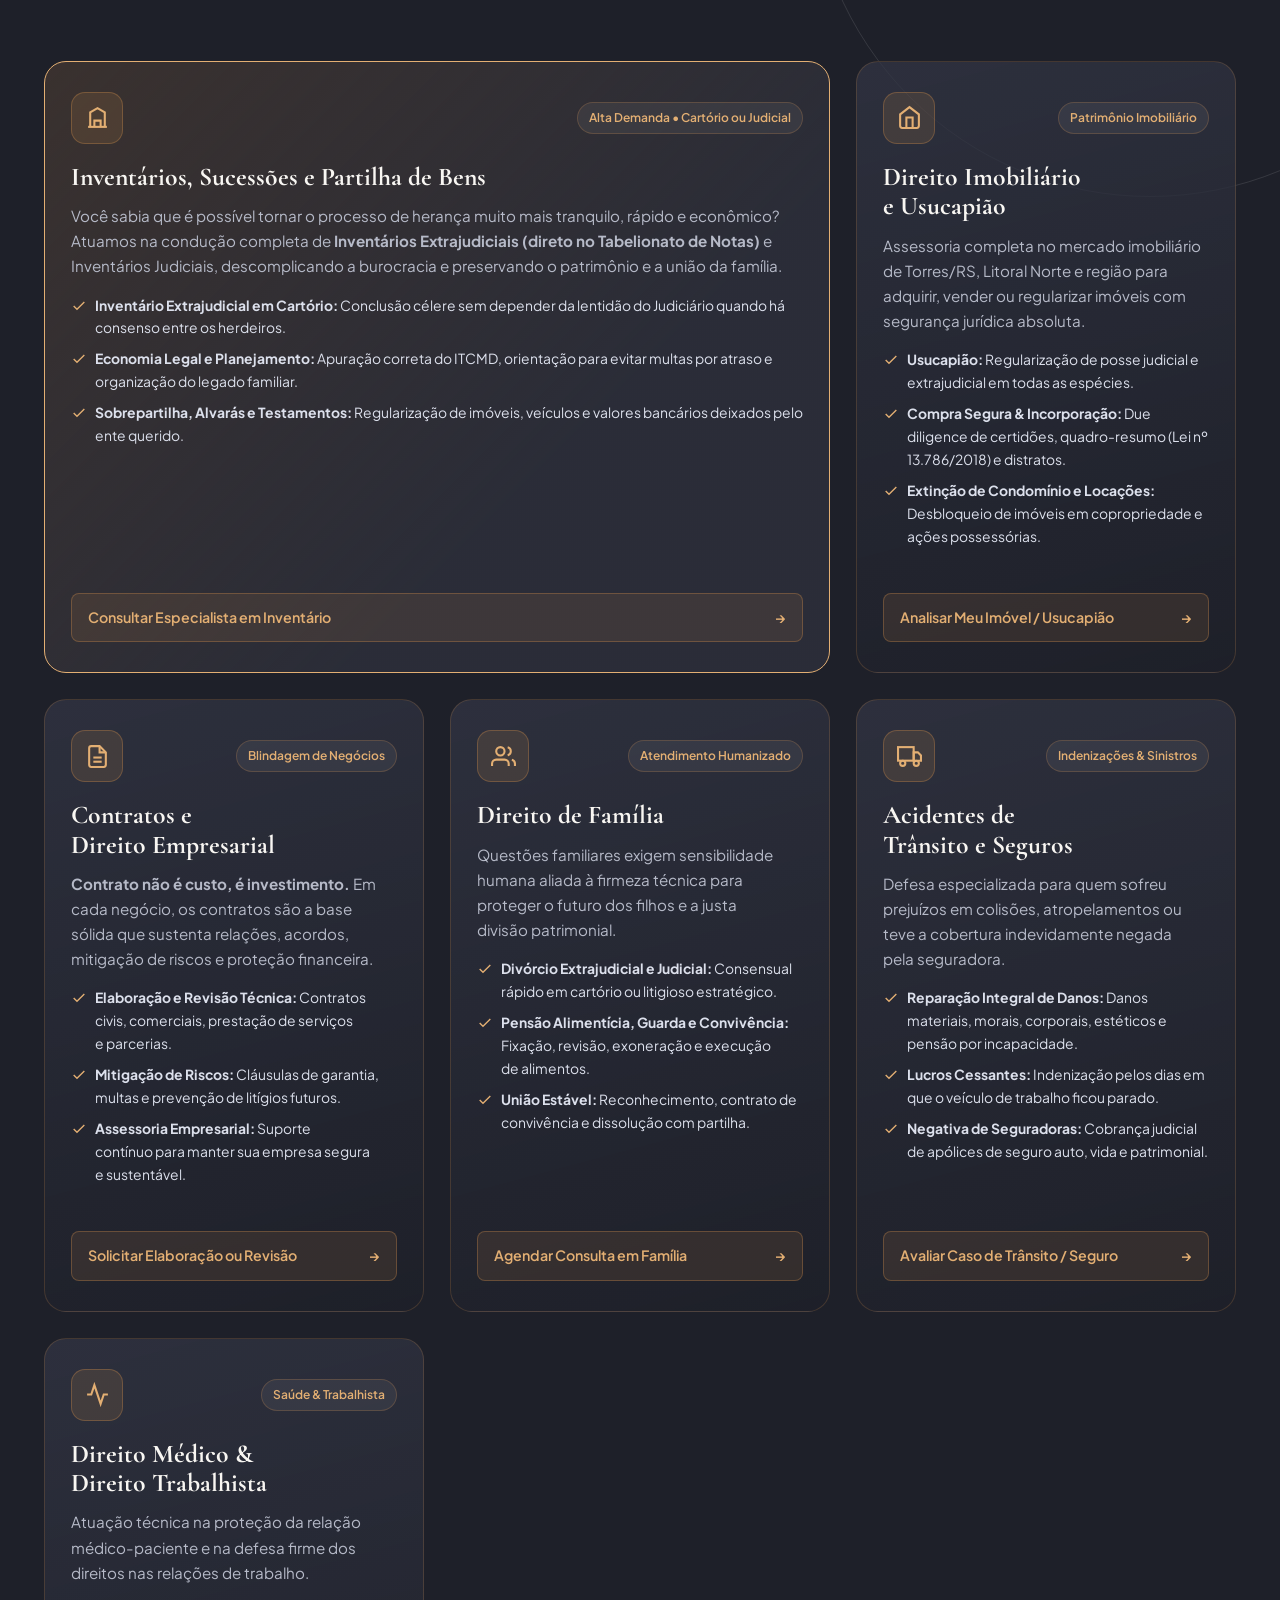
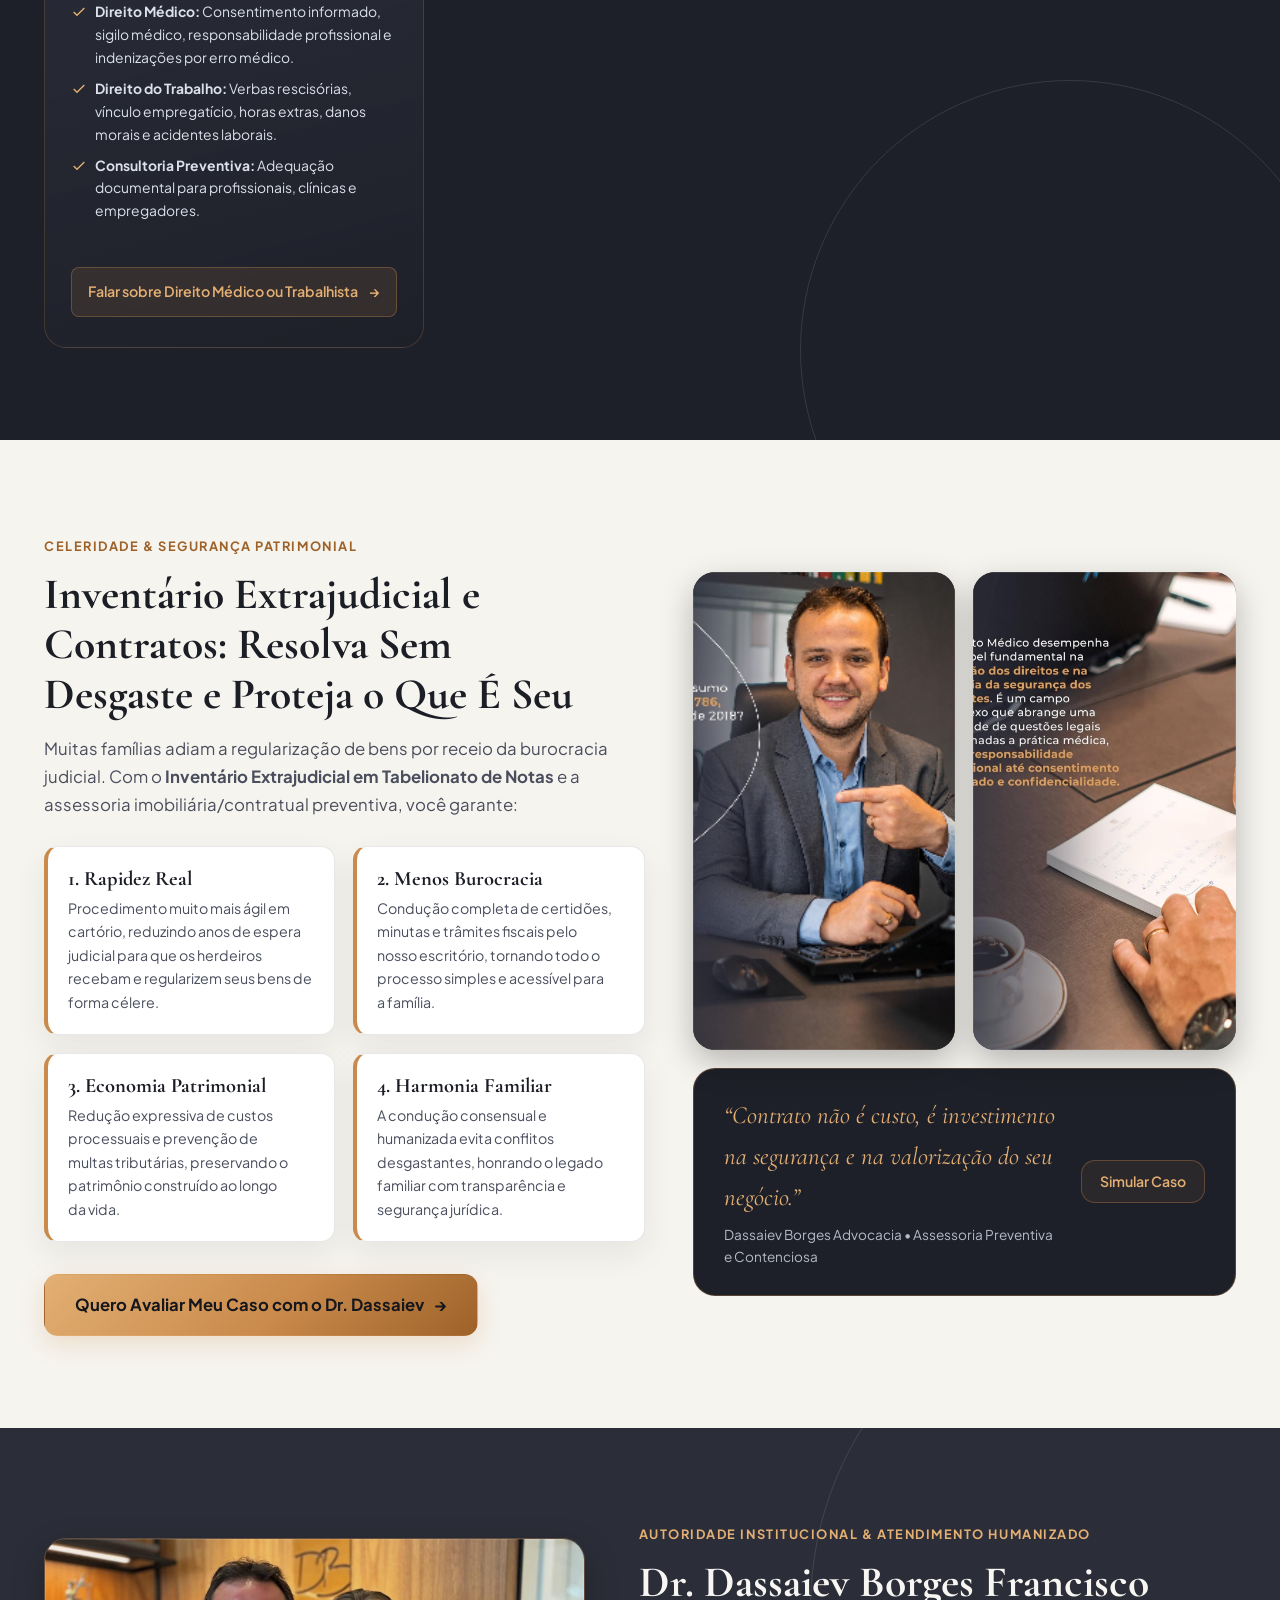
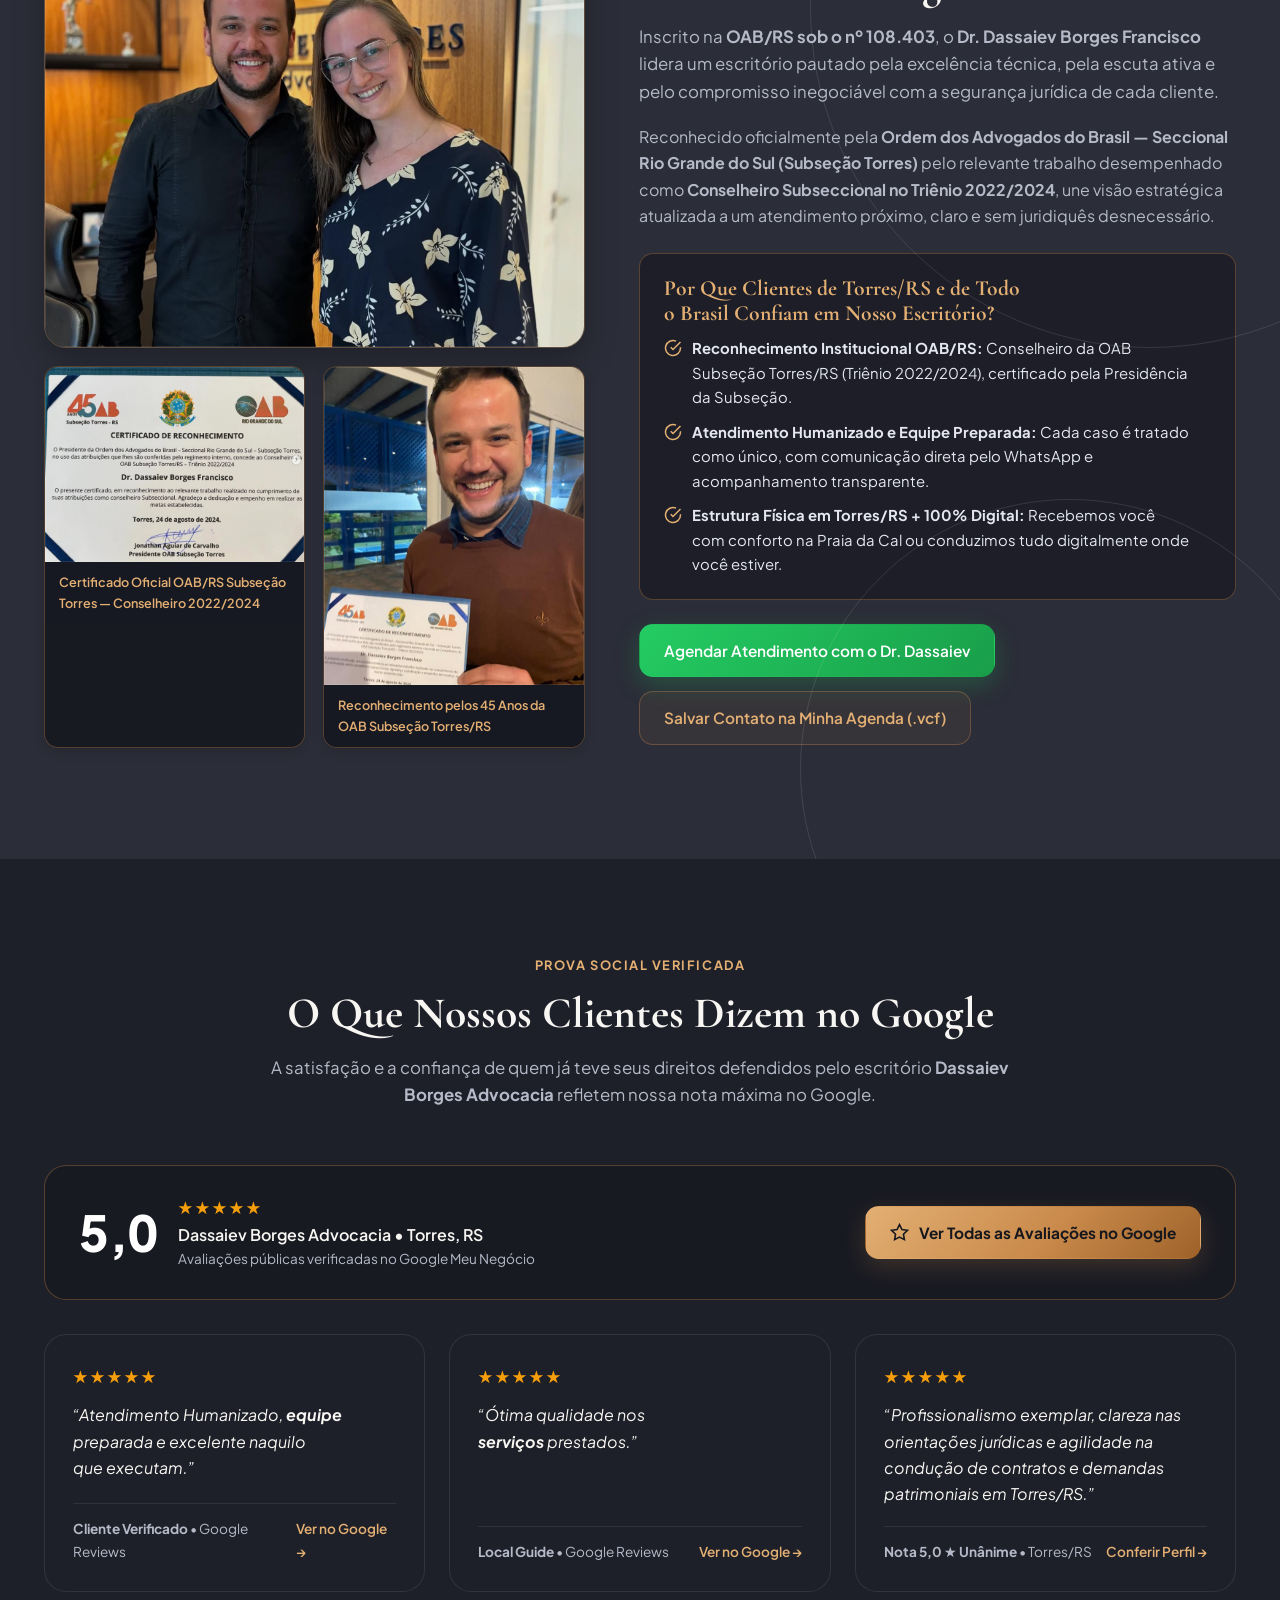
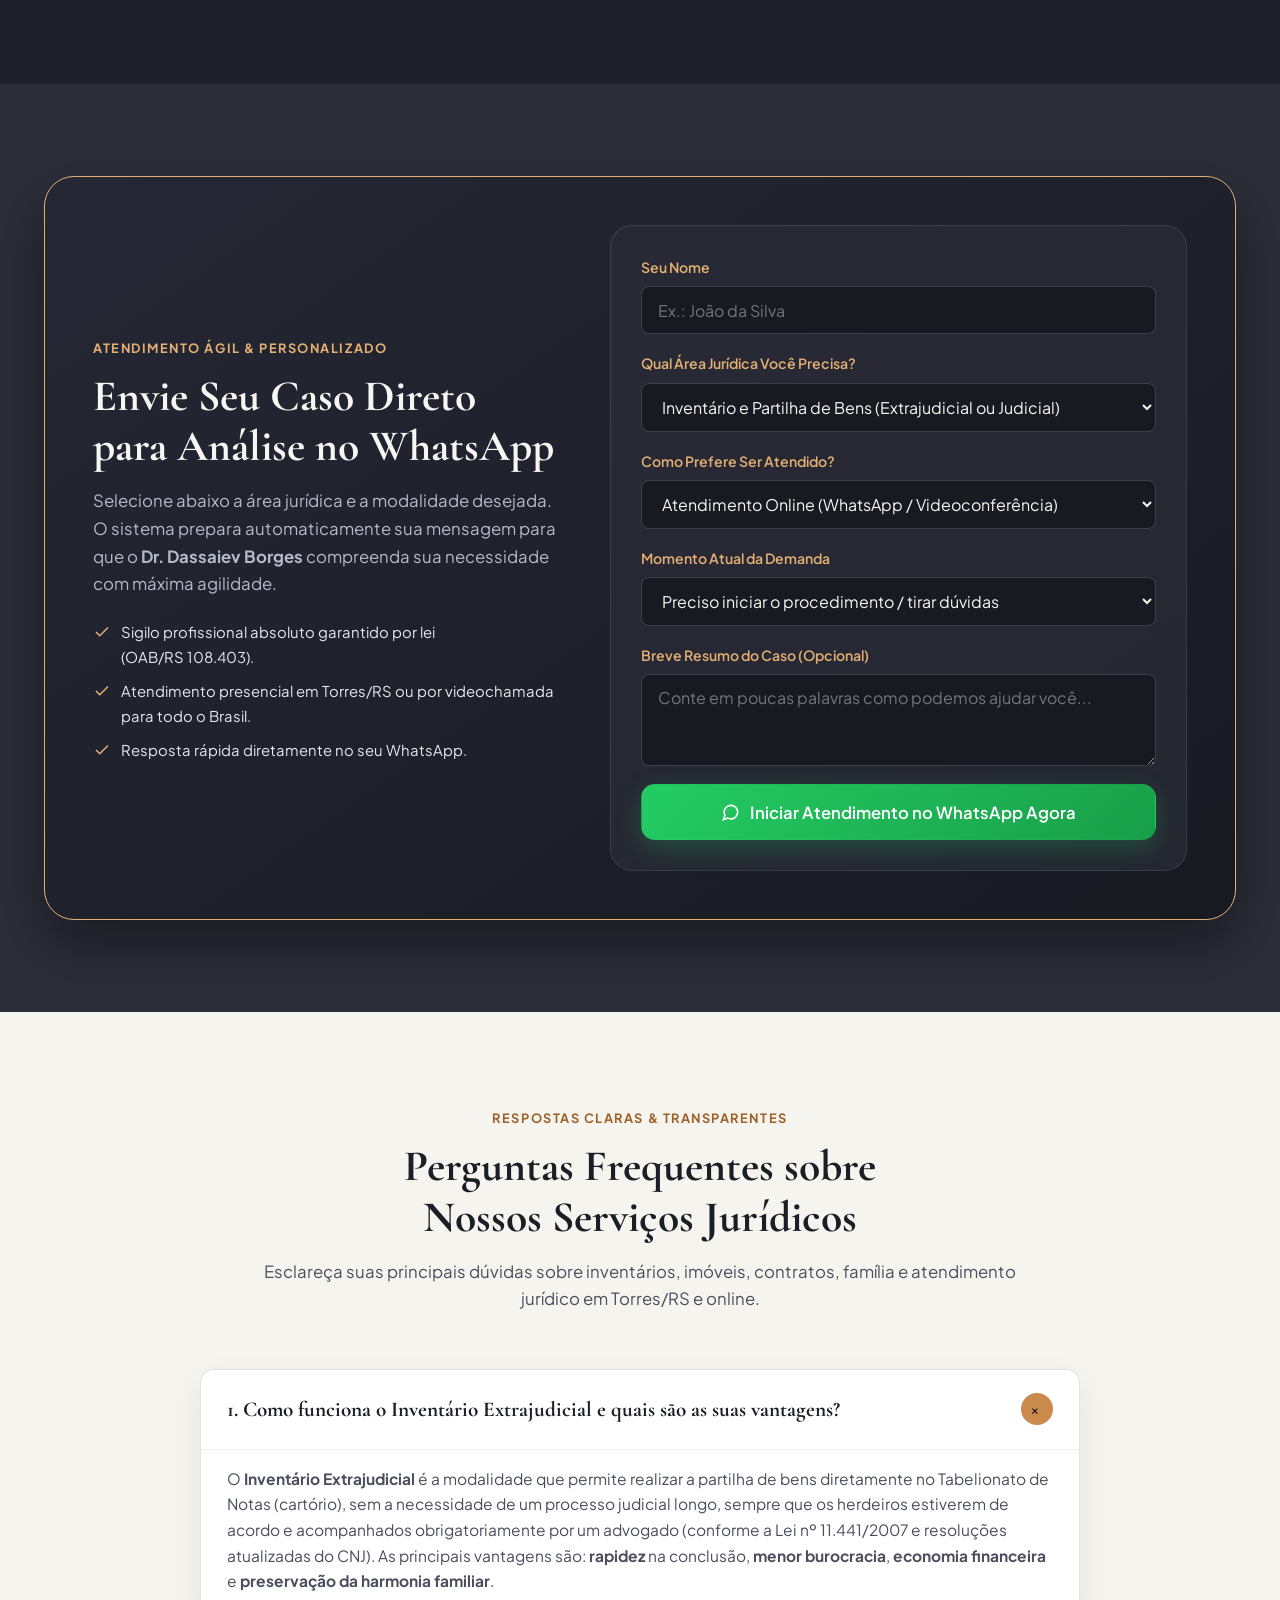
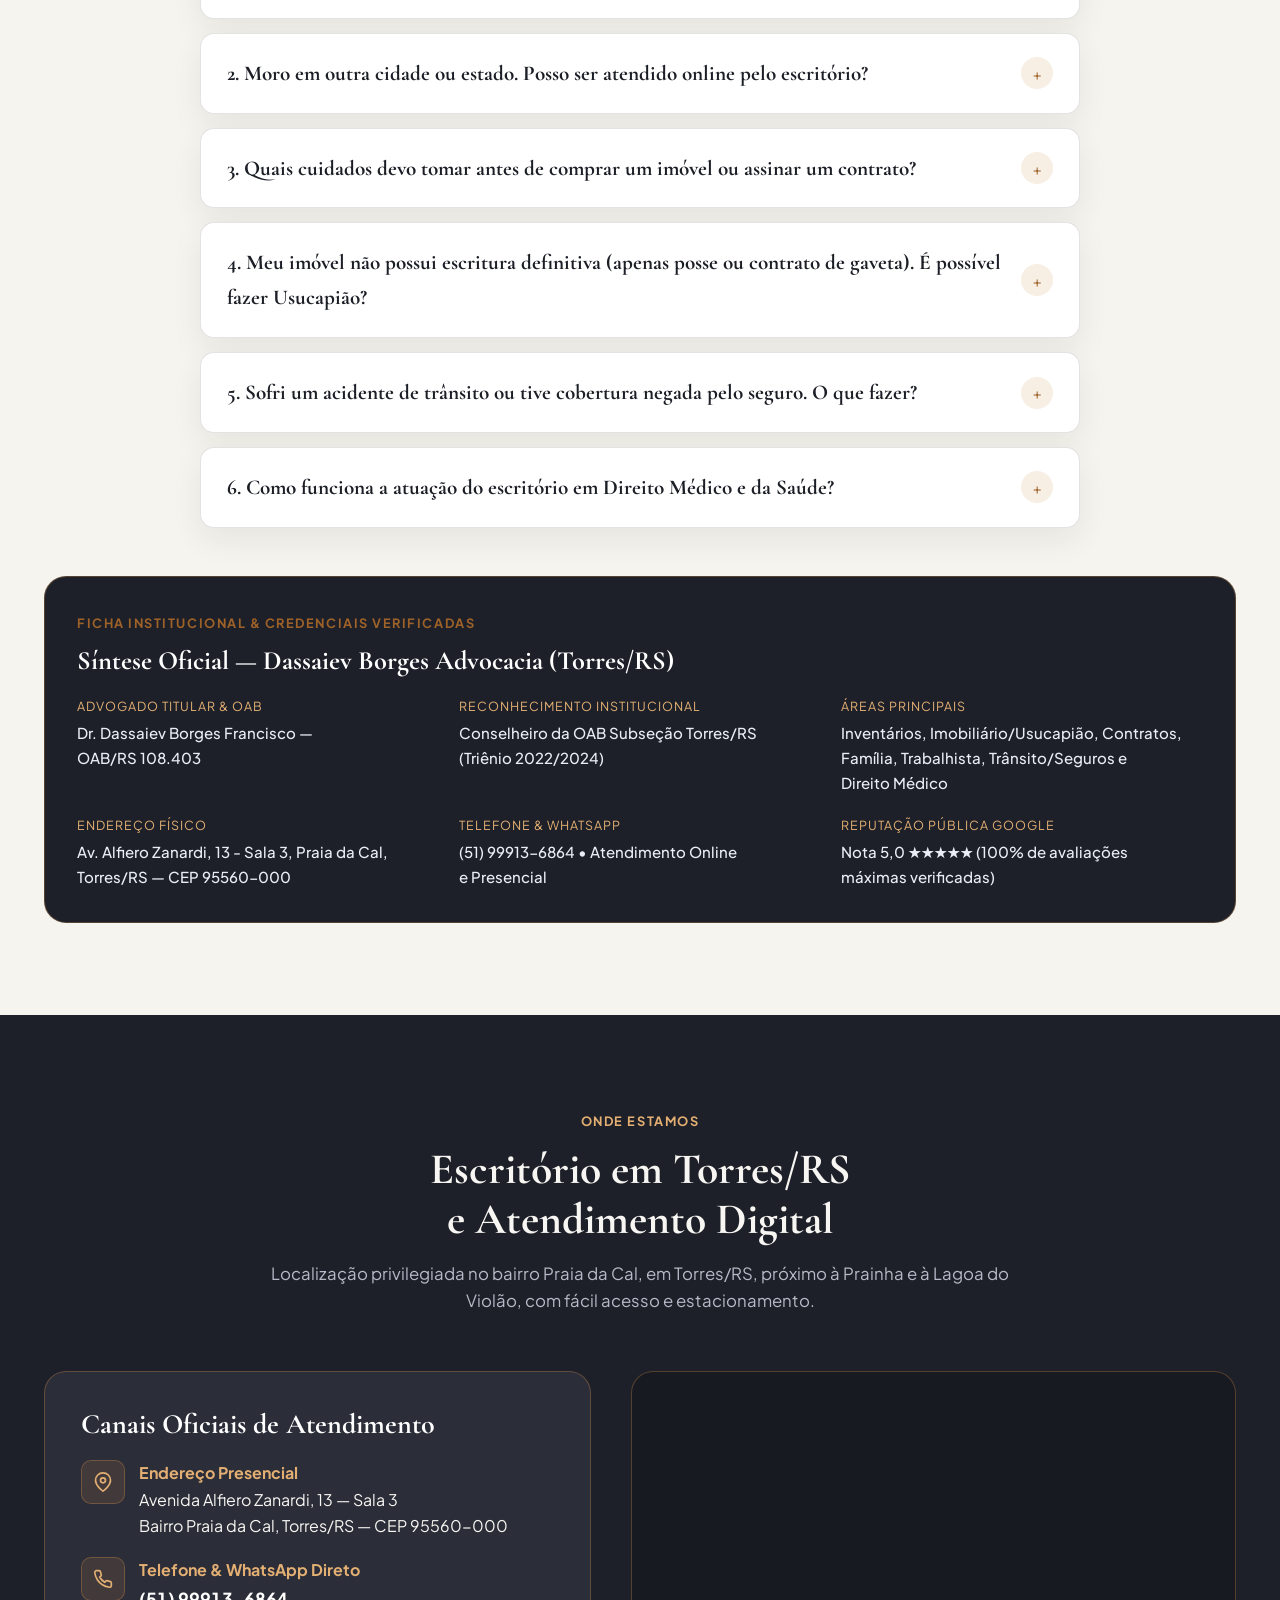
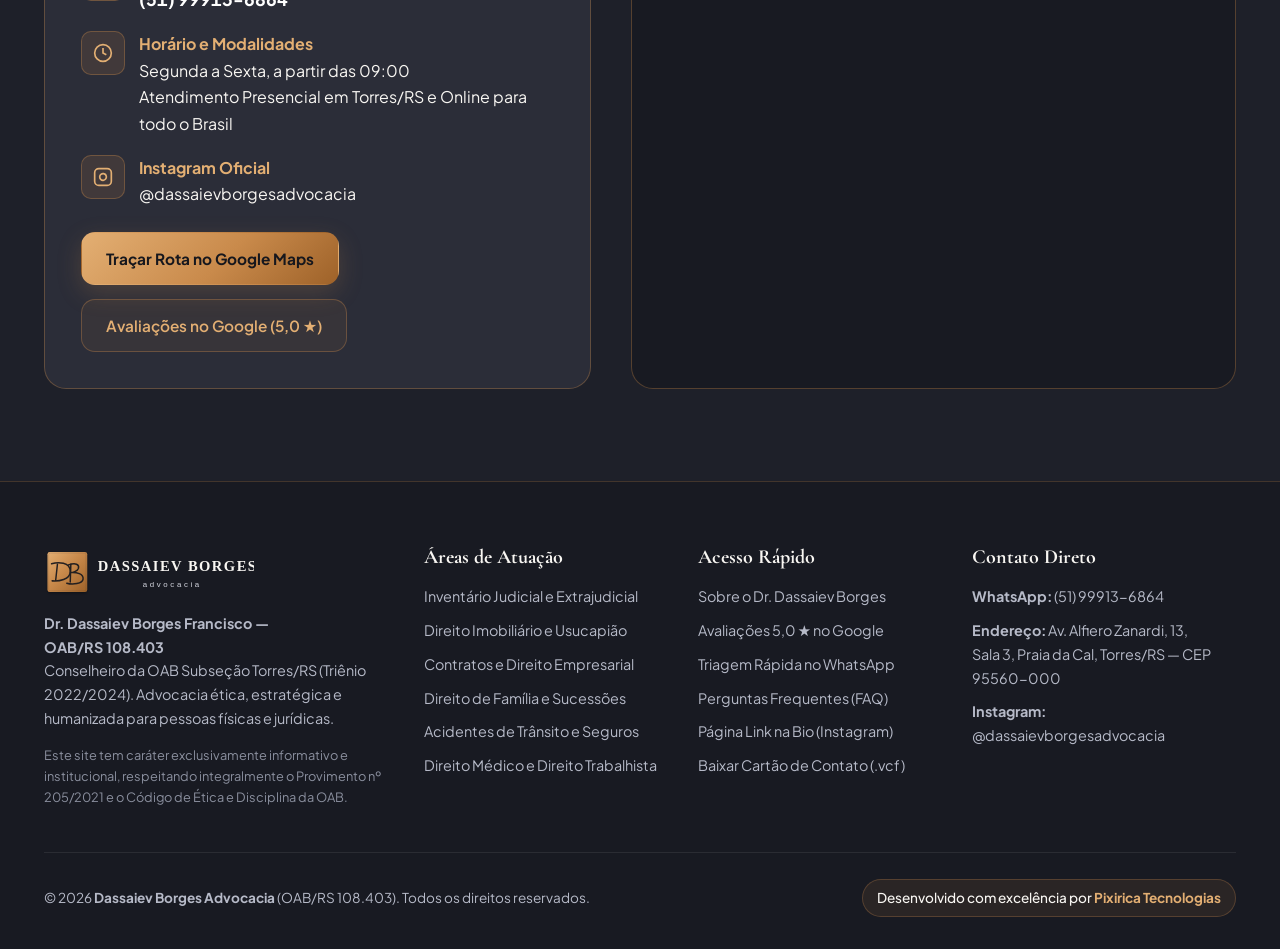
==== commit 5693cde1: "refactor(header): remove redundant WhatsApp button and phone number from header, keeping floating Wh" ====
--- a/index.html
+++ b/index.html
@@ -357,15 +357,11 @@
         <a href="#avaliacoes" class="nav-link">Avaliações 5★</a>
         <a href="#faq" class="nav-link">Dúvidas (FAQ)</a>
         <a href="#localizacao" class="nav-link">Escritório em Torres</a>
+        <a href="https://wa.me/5551999136864?text=Ol%C3%A1%2C%20Dr.%20Dassaiev%20Borges!%20Vim%20pelo%20site%20e%20gostaria%20de%20orienta%C3%A7%C3%A3o%20jur%C3%ADdica." target="_blank" rel="noopener noreferrer" class="nav-link" style="color: var(--whatsapp-green); font-weight: 700;">WhatsApp Direto</a>
       </nav>
 
       <div class="header-actions">
         <a href="#triagem" class="btn btn-outline-bronze btn-sm">Triagem Rápida</a>
-        <a href="https://wa.me/5551999136864?text=Ol%C3%A1%2C%20Dr.%20Dassaiev%20Borges!%20Vim%20pelo%20site%20e%20gostaria%20de%20orienta%C3%A7%C3%A3o%20jur%C3%ADdica." target="_blank" rel="noopener noreferrer" class="btn btn-whatsapp btn-sm header-wa-btn">
-          <svg viewBox="0 0 24 24" fill="none" stroke="currentColor" stroke-width="2" aria-hidden="true"><path d="M21 11.5a8.38 8.38 0 0 1-.9 3.8 8.5 8.5 0 0 1-7.6 4.7 8.38 8.38 0 0 1-3.8-.9L3 21l1.9-5.7a8.38 8.38 0 0 1-.9-3.8 8.5 8.5 0 0 1 4.7-7.6 8.38 8.38 0 0 1 3.8-.9h.5a8.48 8.48 0 0 1 8 8v.5z"/></svg>
-          <span class="phone-text-desktop">(51) 99913-6864</span>
-          <span class="phone-text-mobile">WhatsApp</span>
-        </a>
         <button type="button" class="menu-toggle" id="menuToggle" aria-expanded="false" aria-controls="mainNav" aria-label="Abrir menu de navegação">
           <svg width="22" height="22" viewBox="0 0 24 24" fill="none" stroke="currentColor" stroke-width="2" aria-hidden="true"><line x1="3" y1="6" x2="21" y2="6"/><line x1="3" y1="12" x2="21" y2="12"/><line x1="3" y1="18" x2="21" y2="18"/></svg>
         </button>
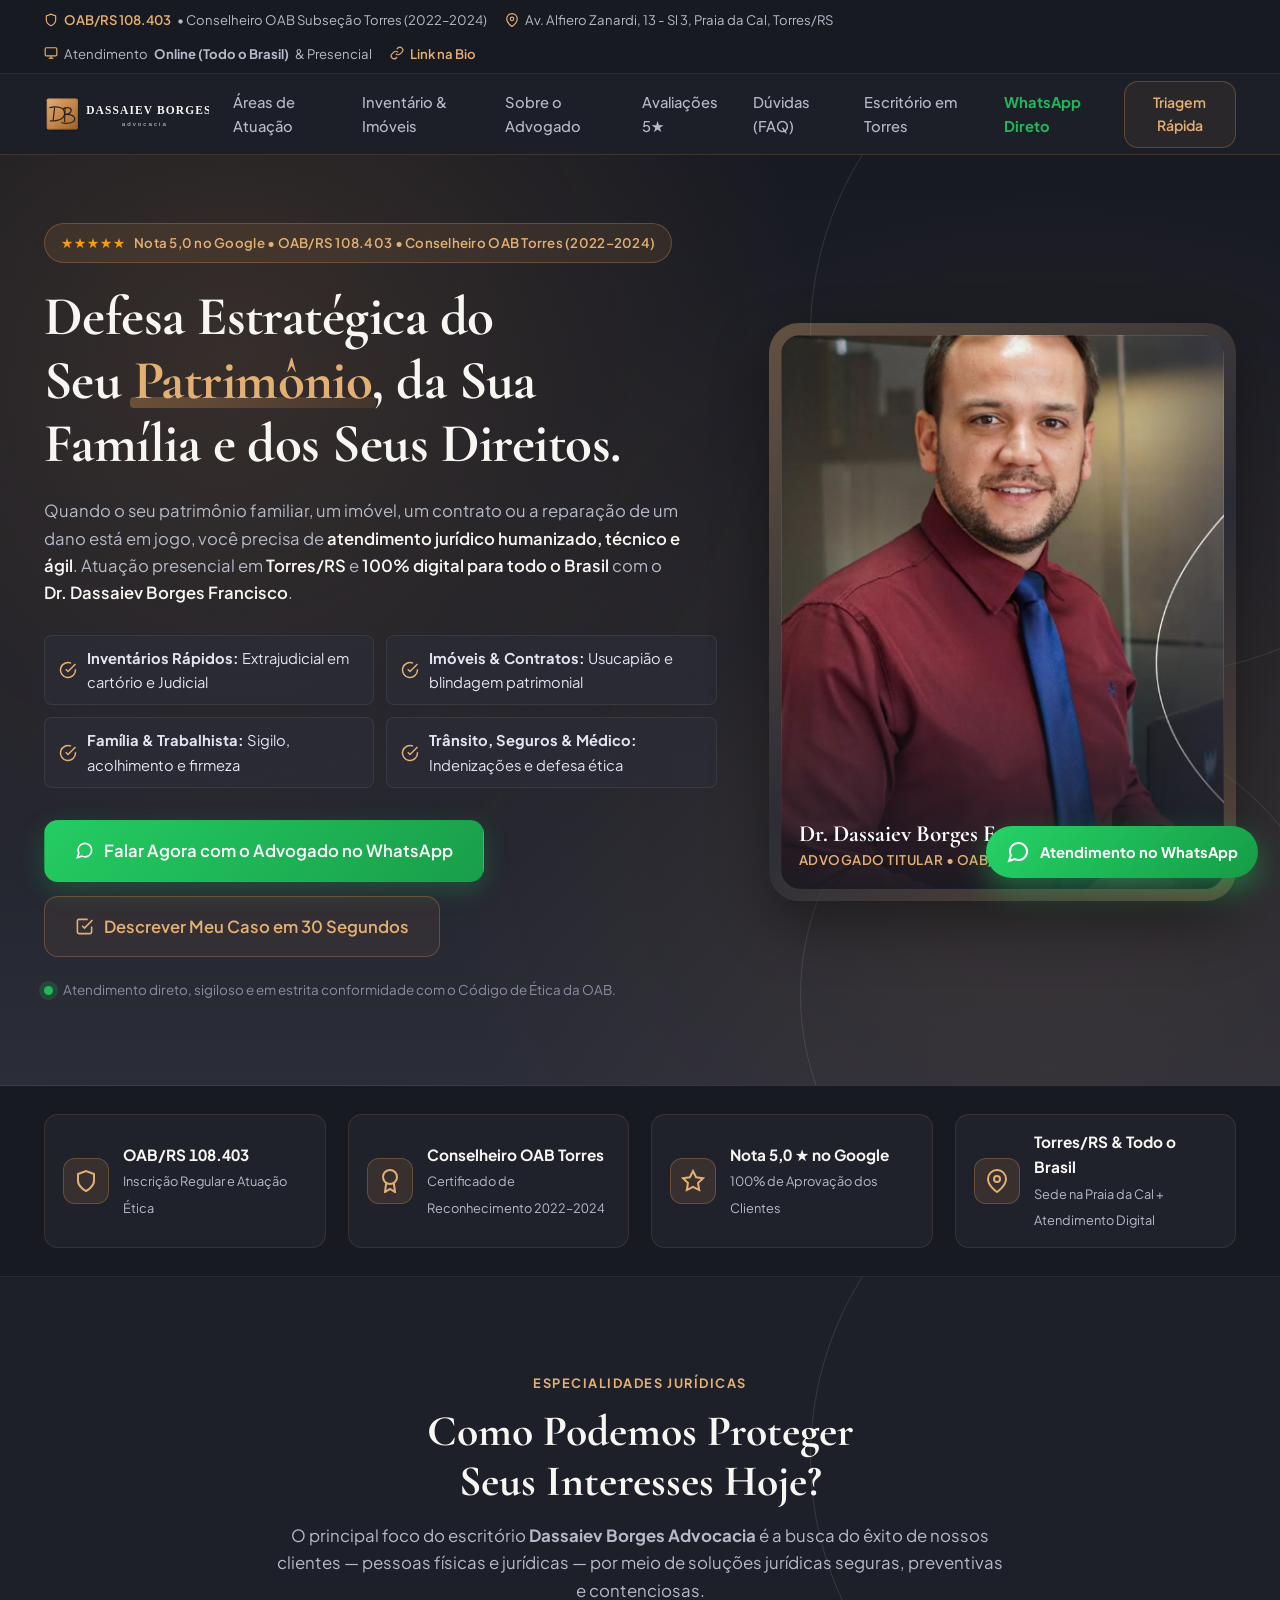
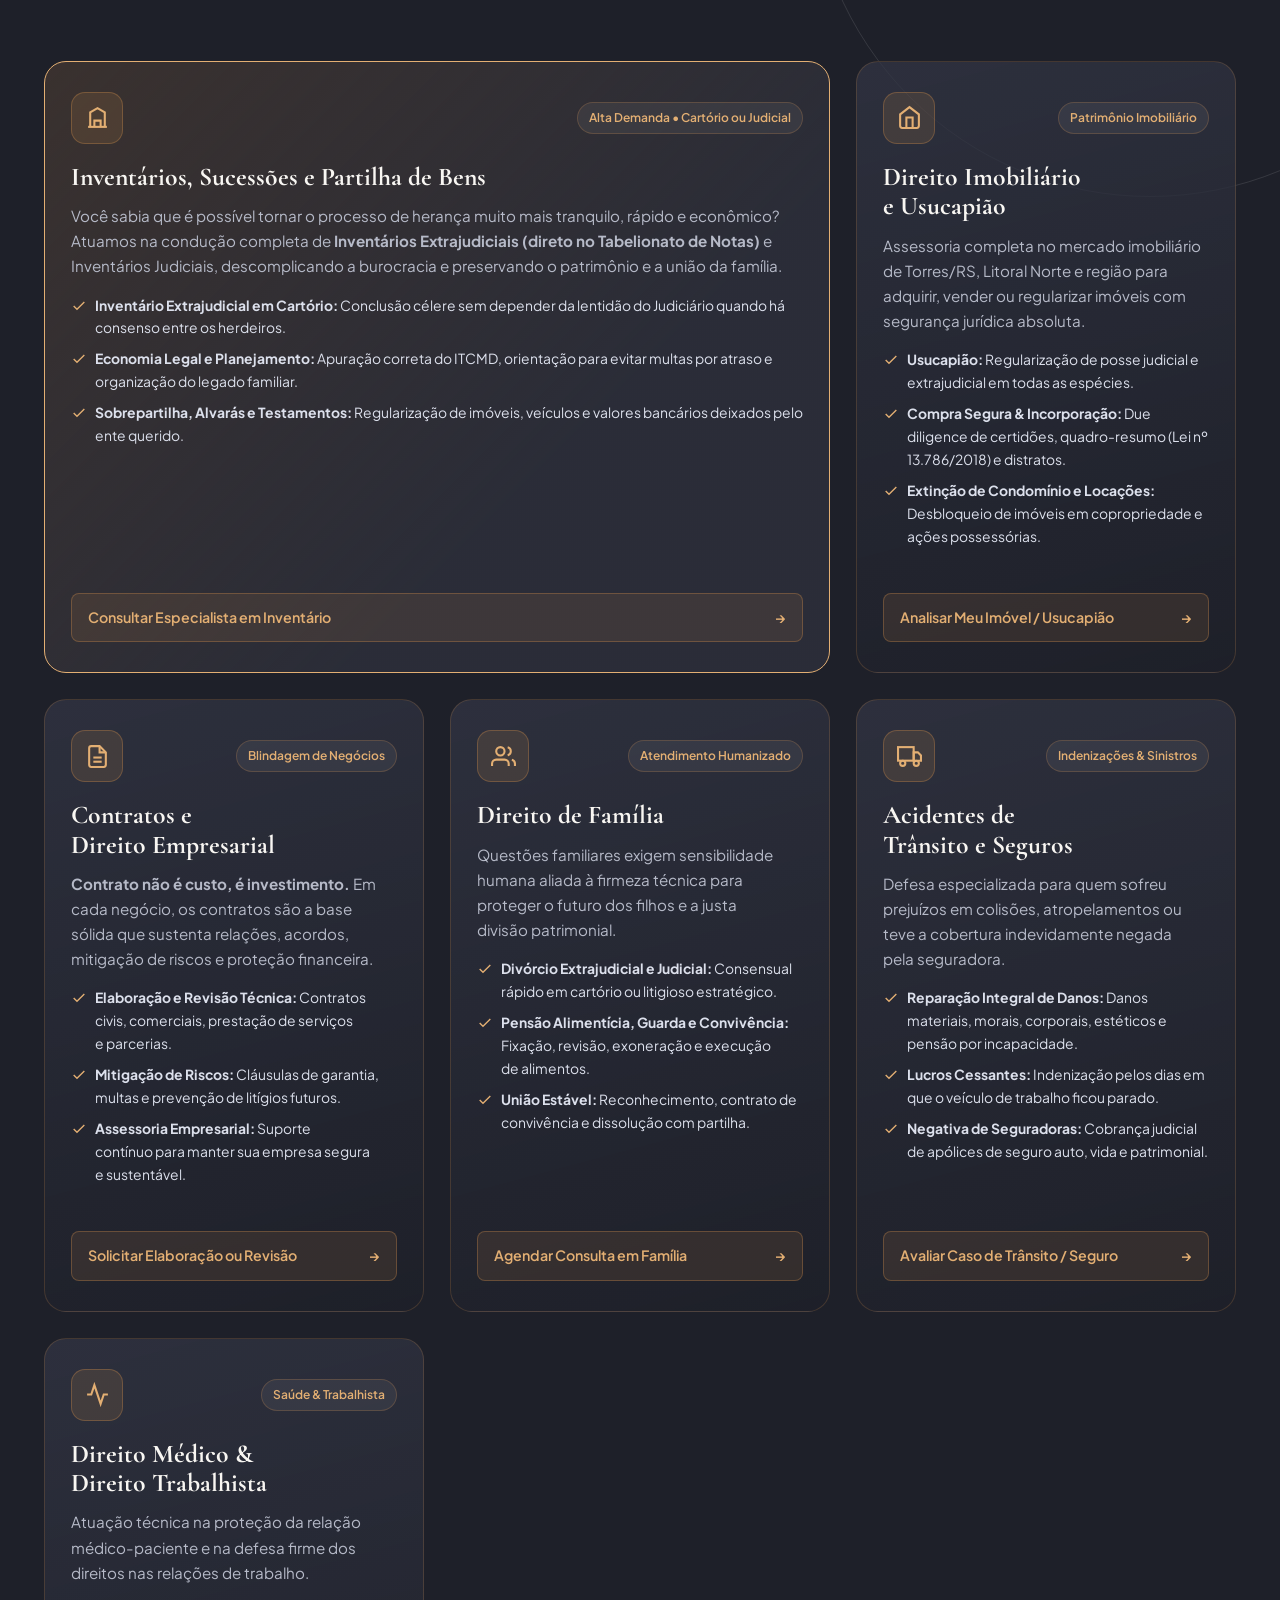
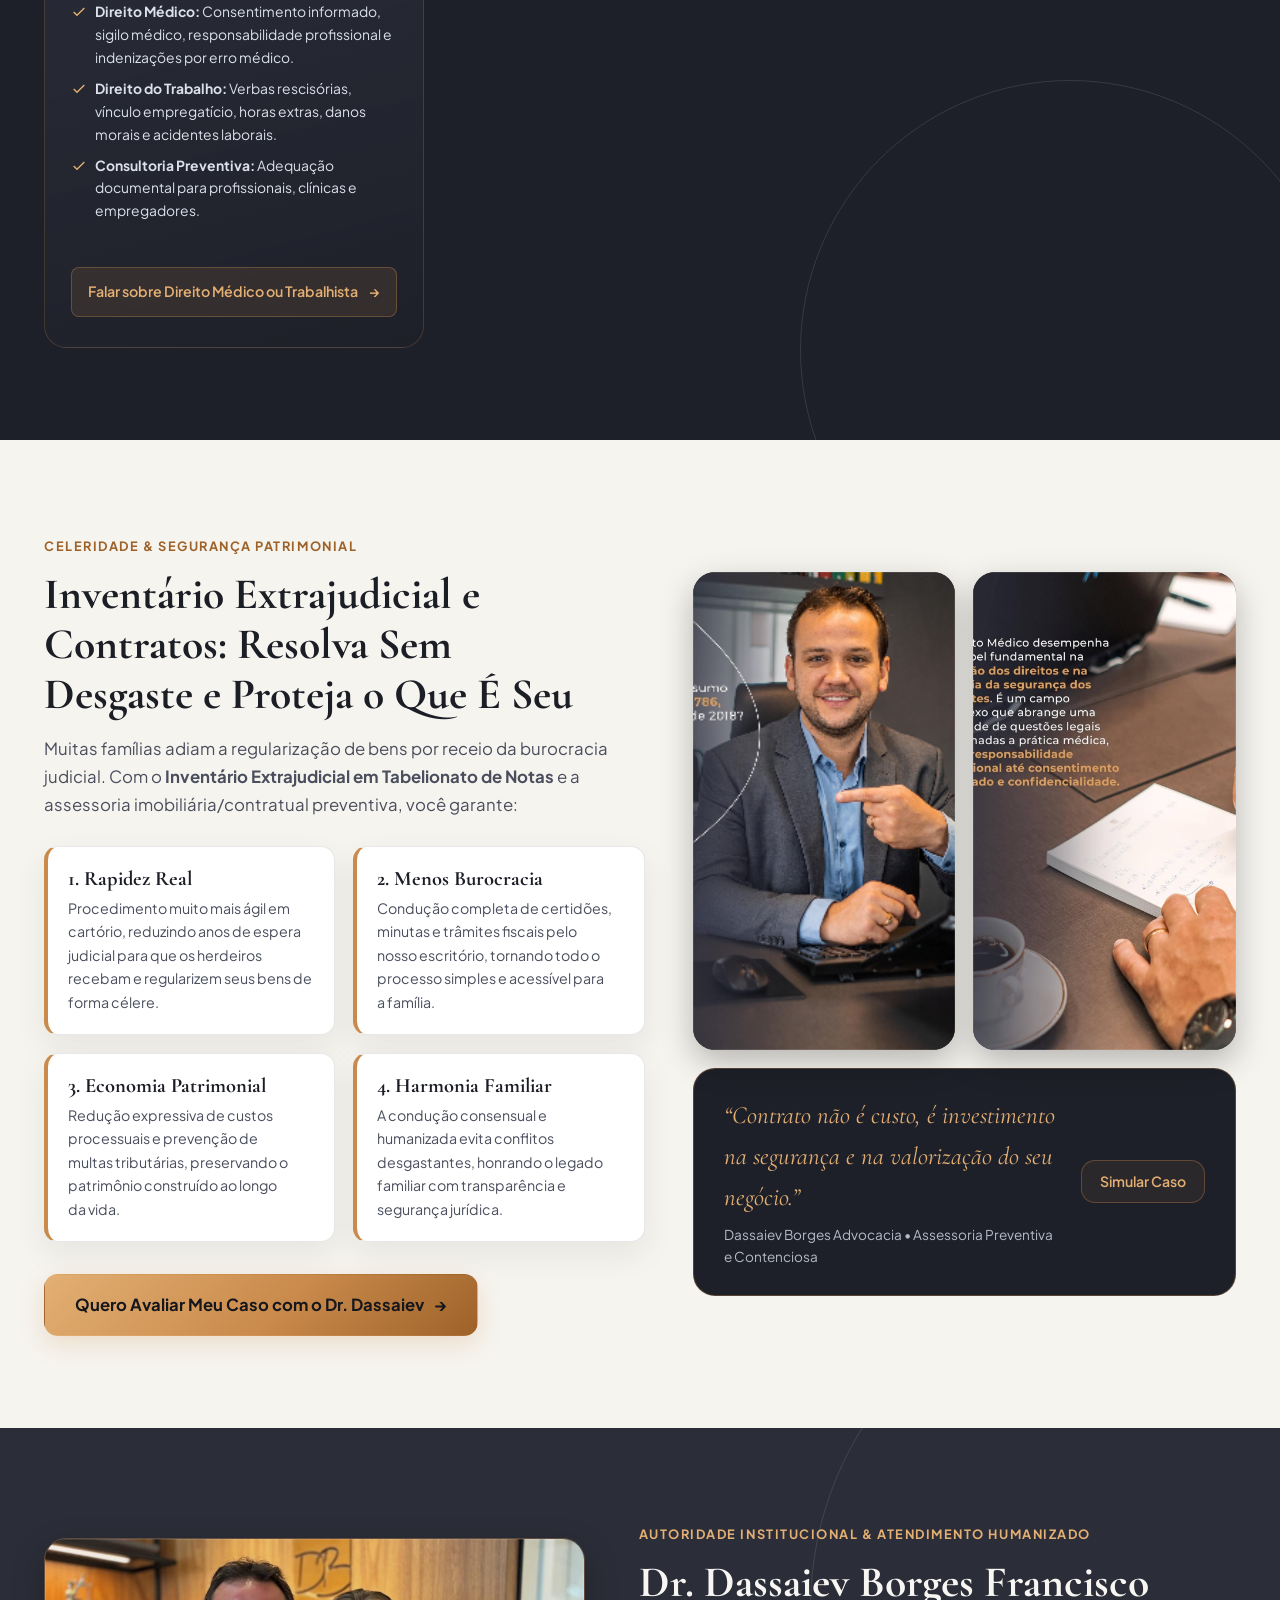
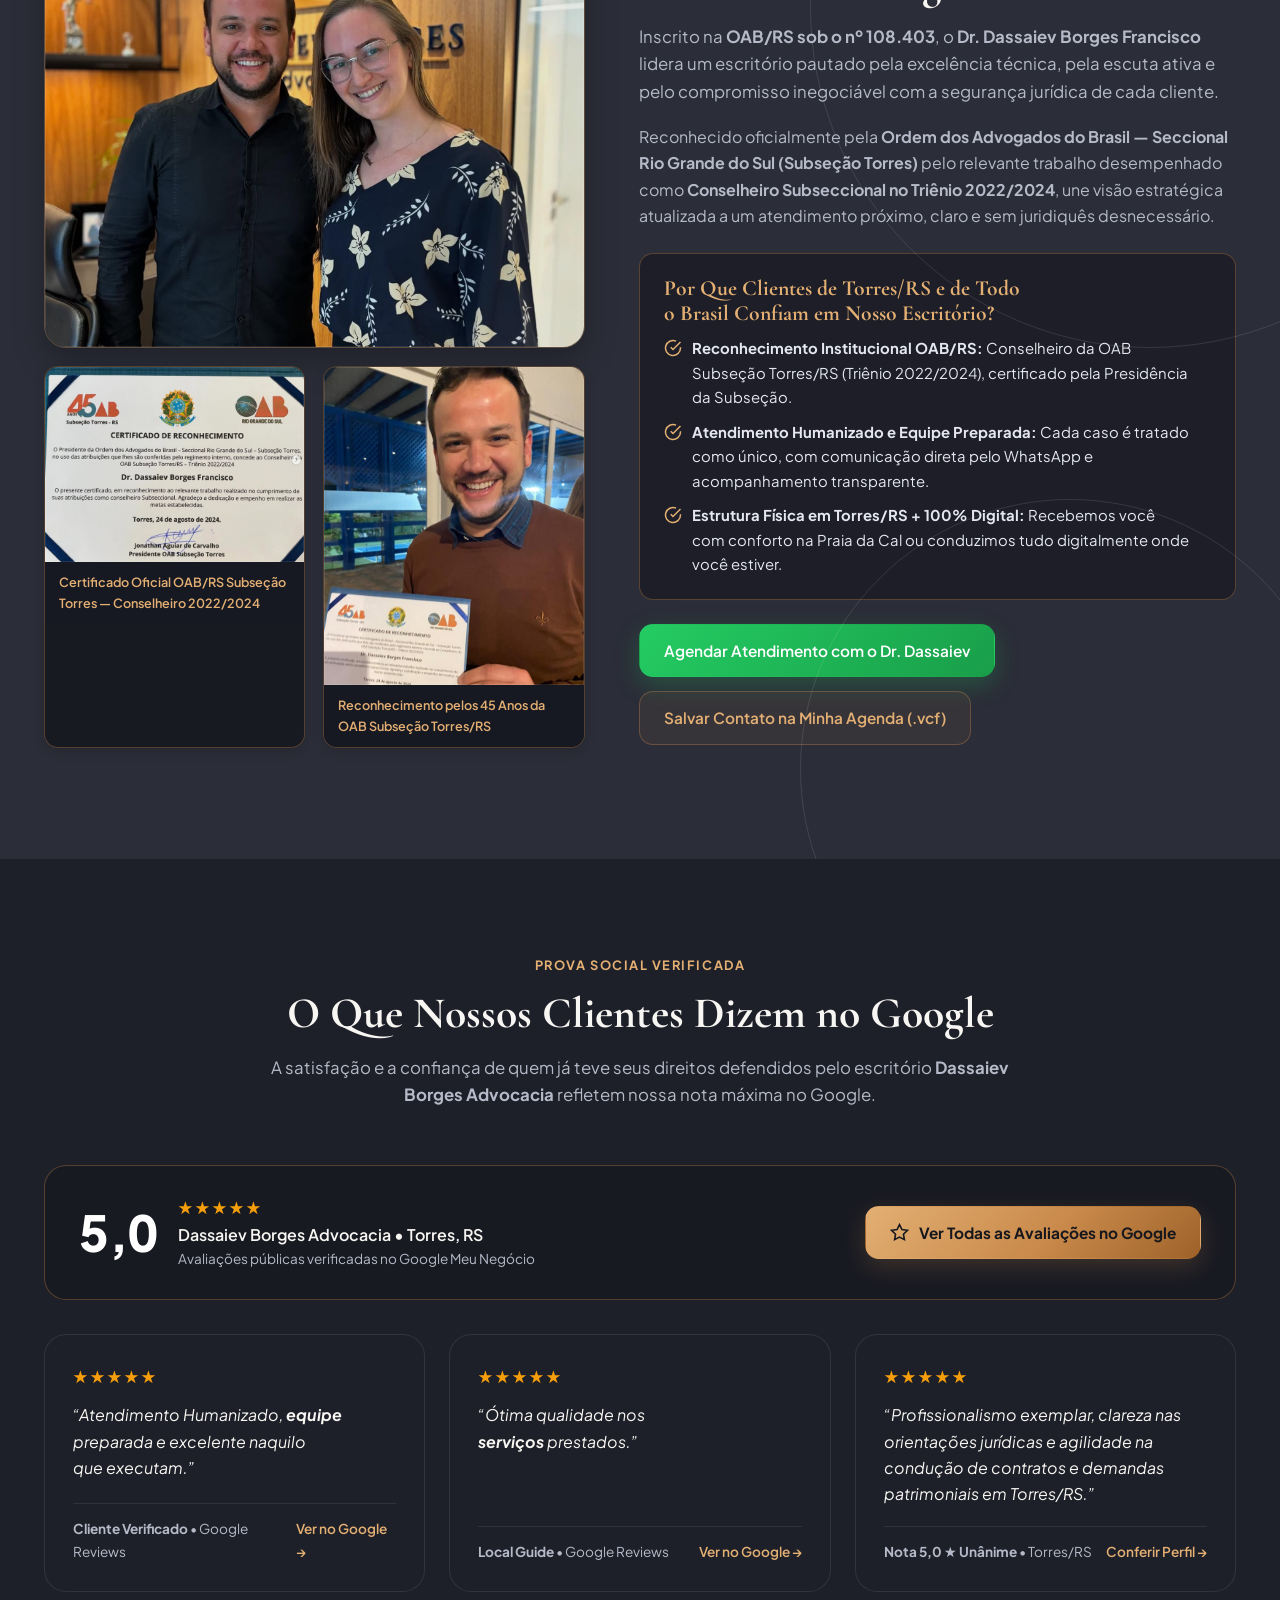
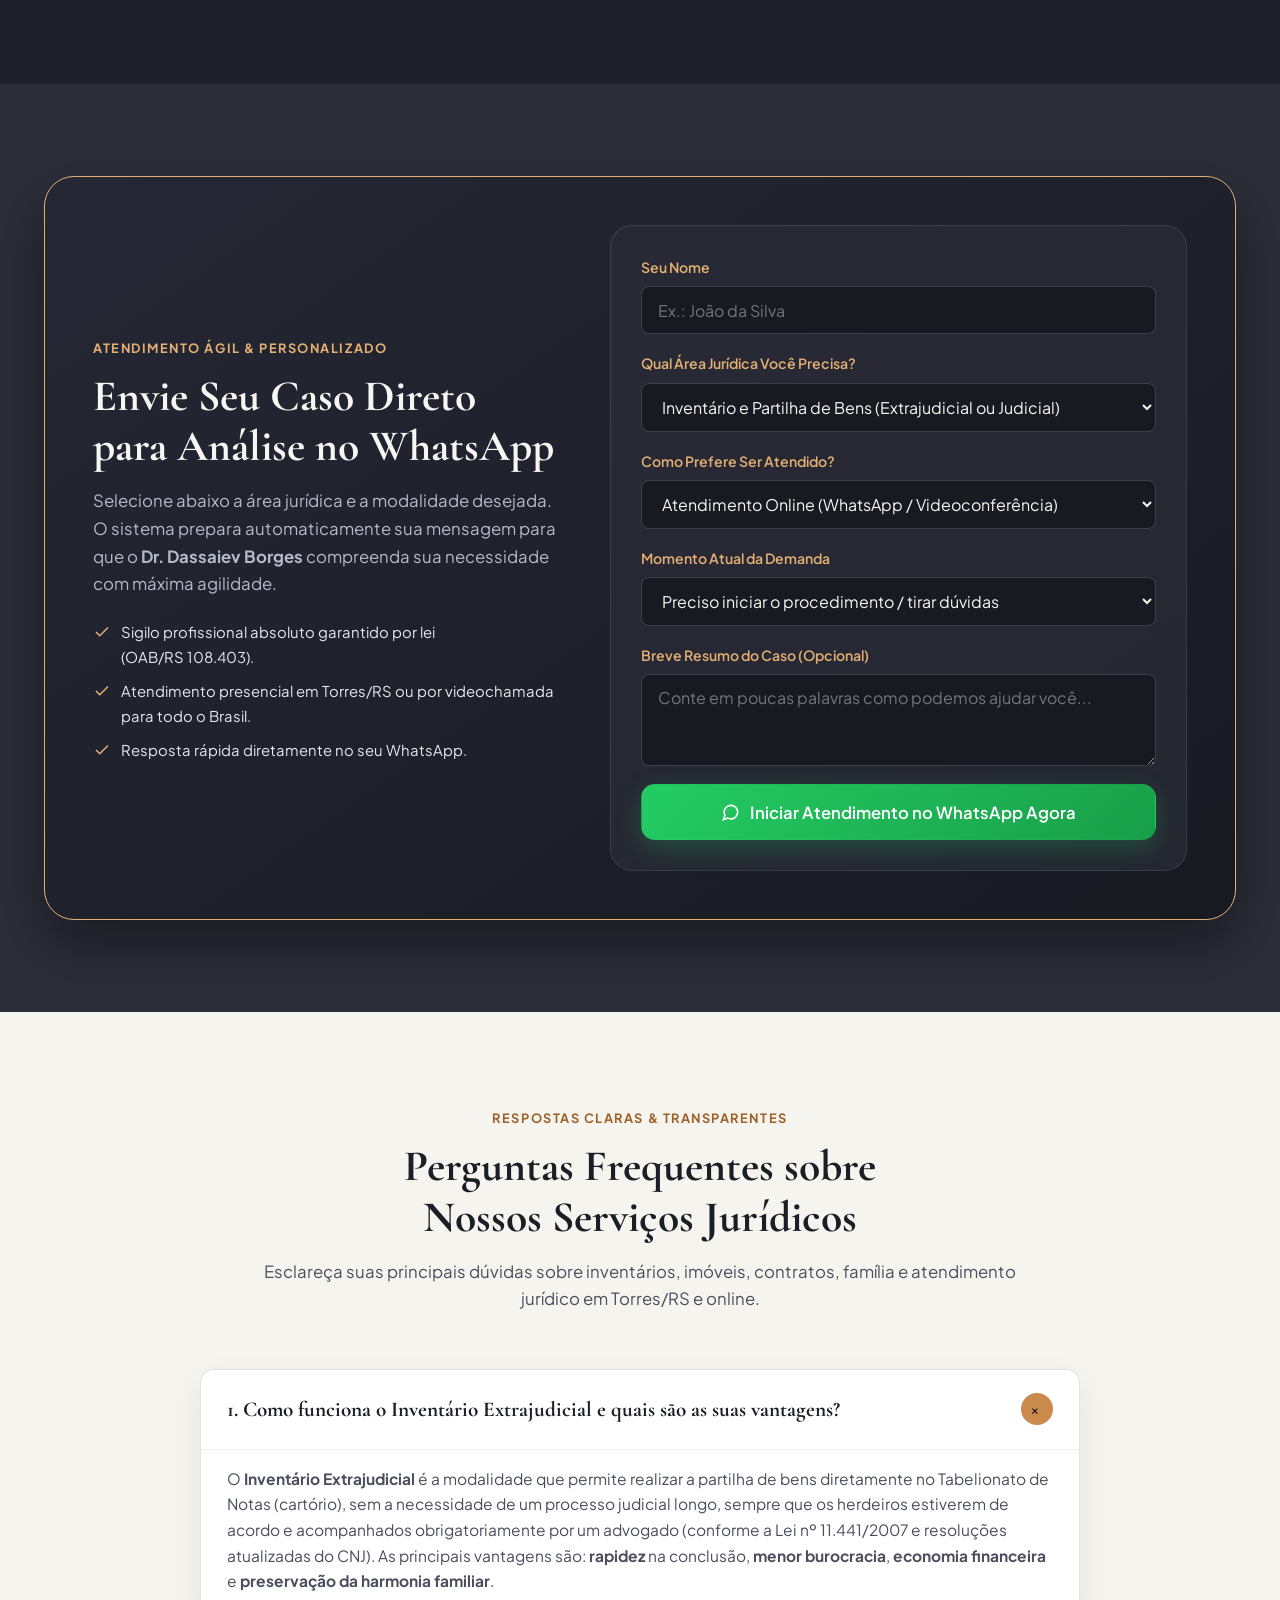
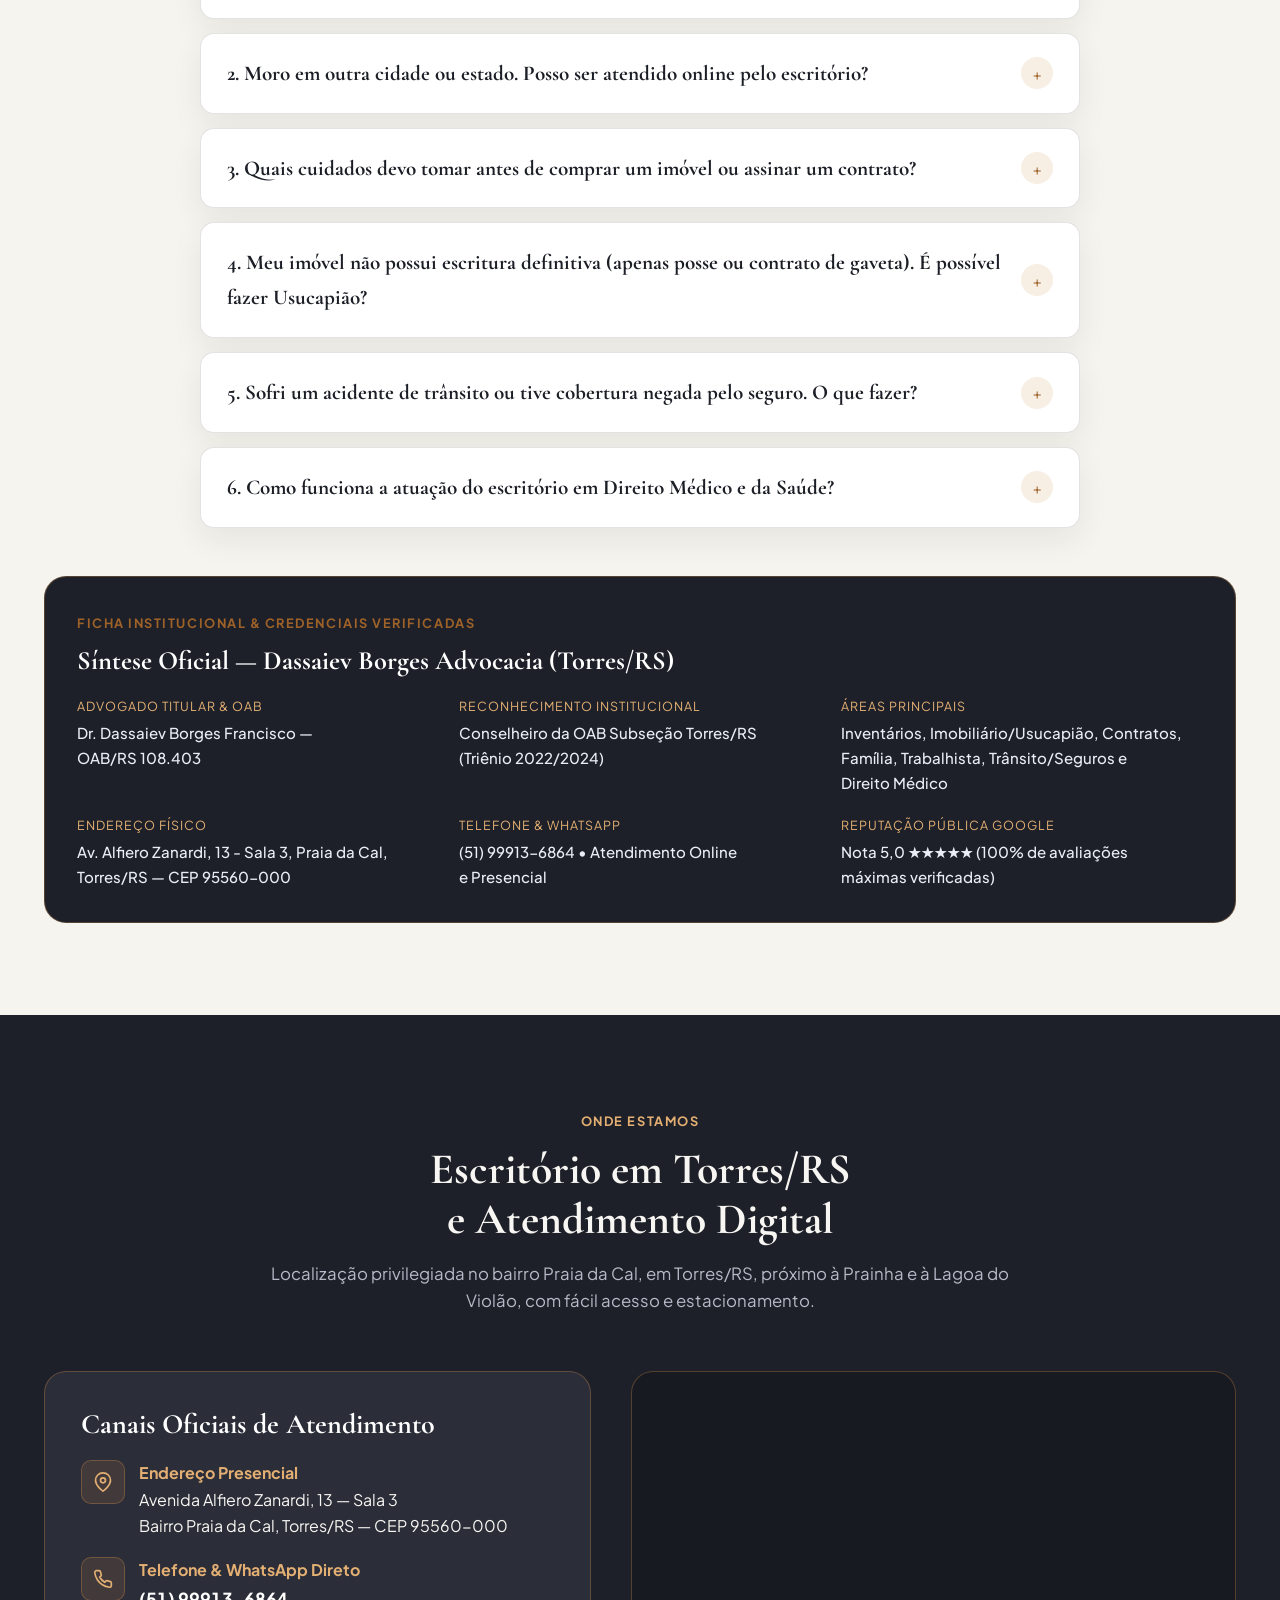
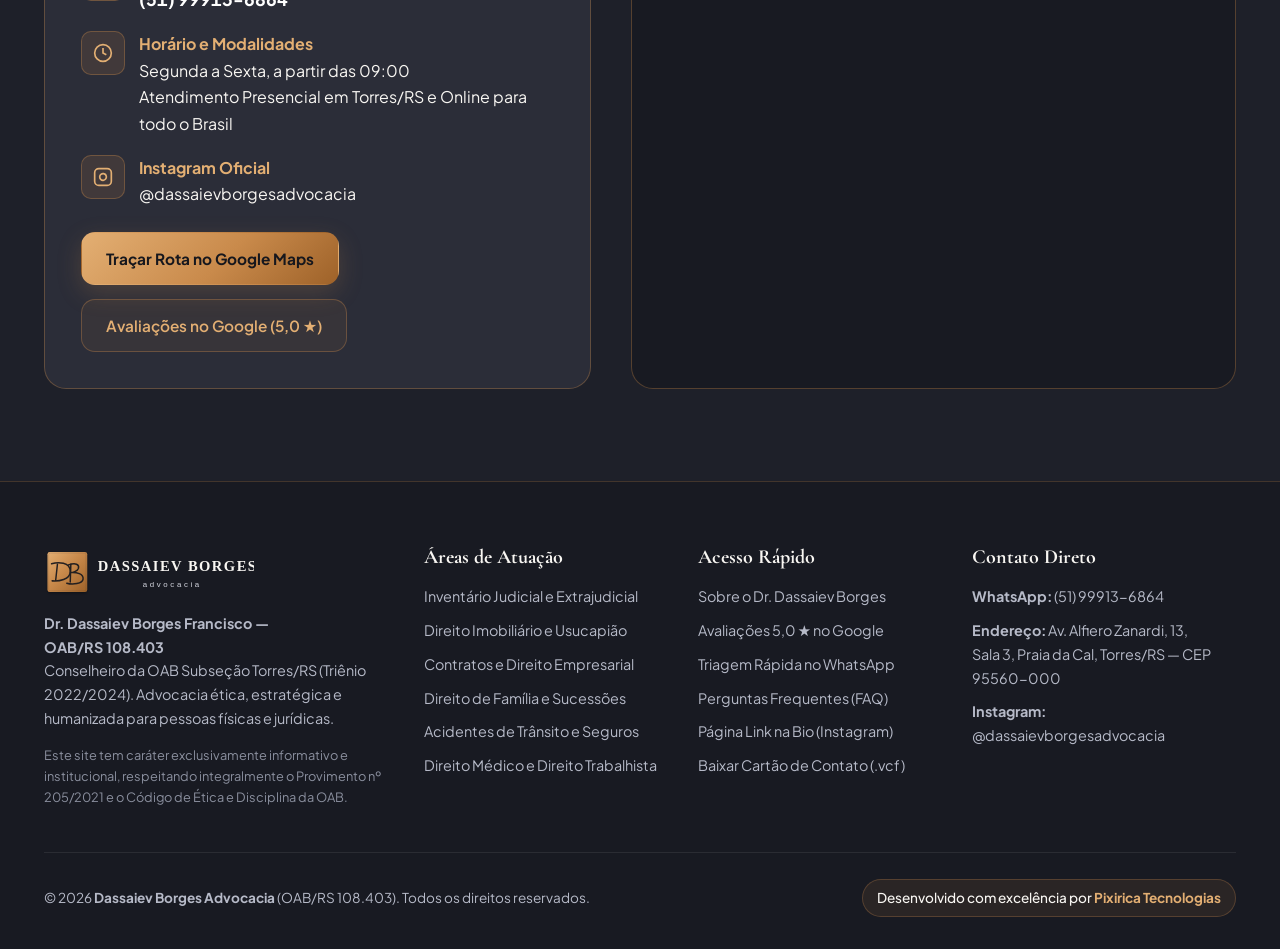
==== commit 2a7a9083: "fix(ui): remove badge overlay from portrait and embed exact business pin on maps" ====
--- a/index.html
+++ b/index.html
@@ -427,21 +427,13 @@
 
         <!-- Coluna Visual Hero com Retrato Oficial Recortado -->
         <div class="hero-visual">
-          <a href="https://www.google.com/search?q=Dassaiev+Borges+Advocacia&amp;ie=UTF-8#lrd=0x9522690022da5e87:0x3b5a7b53486d9f1d,1,,,," target="_blank" rel="noopener noreferrer" class="floating-google-badge" title="Ver avaliações 5,0 estrelas de Dassaiev Borges Advocacia no Google">
-            <div class="score tabular-nums">5,0</div>
-            <div>
-              <div class="stars" aria-hidden="true">★★★★★</div>
-              <div class="meta">Avaliação Máxima no Google</div>
-            </div>
-          </a>
-
           <div class="hero-portrait-frame">
             <figure class="hero-portrait-inner">
               <img
                 src="assets/img/dr-dassaiev-hero.png"
                 alt="Dr. Dassaiev Borges Francisco - Advogado Titular OAB/RS 108.403 no escritório em Torres/RS"
-                width="465"
-                height="852"
+                width="460"
+                height="575"
                 fetchpriority="high"
               />
               <figcaption class="hero-caption-overlay">
@@ -1220,7 +1212,7 @@
             </div>
 
             <div class="hero-cta-group" style="margin-bottom: 0;">
-              <a href="https://www.google.com/maps/search/?api=1&amp;query=Avenida+Alfiero+Zanardi+13+Praia+da+Cal+Torres+RS+95560-000" target="_blank" rel="noopener noreferrer" class="btn btn-bronze">
+              <a href="https://www.google.com/maps?cid=4276856554877706013" target="_blank" rel="noopener noreferrer" class="btn btn-bronze">
                 <span>Traçar Rota no Google Maps</span>
               </a>
               <a href="https://www.google.com/search?q=Dassaiev+Borges+Advocacia&amp;ie=UTF-8#lrd=0x9522690022da5e87:0x3b5a7b53486d9f1d,1,,,," target="_blank" rel="noopener noreferrer" class="btn btn-outline-bronze">
@@ -1232,7 +1224,7 @@
           <div class="map-frame-wrapper">
             <iframe
               title="Mapa de Localização Dassaiev Borges Advocacia - Av. Alfiero Zanardi, 13, Praia da Cal, Torres/RS"
-              src="https://www.google.com/maps?q=Avenida+Alfiero+Zanardi,+13,+Praia+da+Cal,+Torres,+RS,+95560-000&amp;output=embed"
+              src="https://maps.google.com/maps?q=Dassaiev+Borges+Advocacia&amp;cid=4276856554877706013&amp;t=&amp;z=17&amp;ie=UTF8&amp;iwloc=&amp;output=embed"
               loading="lazy"
               referrerpolicy="no-referrer-when-downgrade"
               allowfullscreen
--- a/assets/css/styles.css
+++ b/assets/css/styles.css
@@ -590,39 +590,6 @@
   text-transform: uppercase;
 }
 
-.floating-google-badge {
-  position: absolute;
-  top: 24px;
-  right: -20px;
-  left: auto;
-  z-index: 4;
-  background: rgba(24, 26, 34, 0.94);
-  backdrop-filter: blur(10px);
-  border: 1px solid var(--bronze-border);
-  border-radius: var(--radius-md);
-  padding: 12px 16px;
-  box-shadow: var(--shadow-md);
-  display: flex;
-  align-items: center;
-  gap: 12px;
-}
-
-.floating-google-badge .score {
-  font-size: 1.55rem;
-  font-weight: 800;
-  color: #FFFFFF;
-  line-height: 1;
-}
-
-.floating-google-badge .meta {
-  font-size: 0.76rem;
-  color: var(--text-muted-on-dark);
-}
-
-.floating-google-badge .stars {
-  color: var(--star-gold);
-  font-size: 0.85rem;
-}
 
 /* ==========================================================================
    TRUST BAR (CREDENCIAIS VERIFICÁVEIS)
@@ -1846,30 +1813,6 @@
     aspect-ratio: 4 / 4.9;
   }
 
-  /* Selo 5.0 Google posicionado com segurança no canto superior para não obstruir o Dr. Dassaiev */
-  .floating-google-badge {
-    position: absolute;
-    top: -14px;
-    left: auto;
-    right: 12px;
-    padding: 8px 12px;
-    border-radius: var(--radius-sm);
-    gap: 8px;
-    box-shadow: var(--shadow-md);
-    background: rgba(24, 26, 34, 0.96);
-  }
-
-  .floating-google-badge .score {
-    font-size: 1.25rem;
-  }
-
-  .floating-google-badge .meta {
-    font-size: 0.72rem;
-  }
-
-  .floating-google-badge .stars {
-    font-size: 0.78rem;
-  }
 
   .hero-caption-overlay {
     bottom: 12px;
